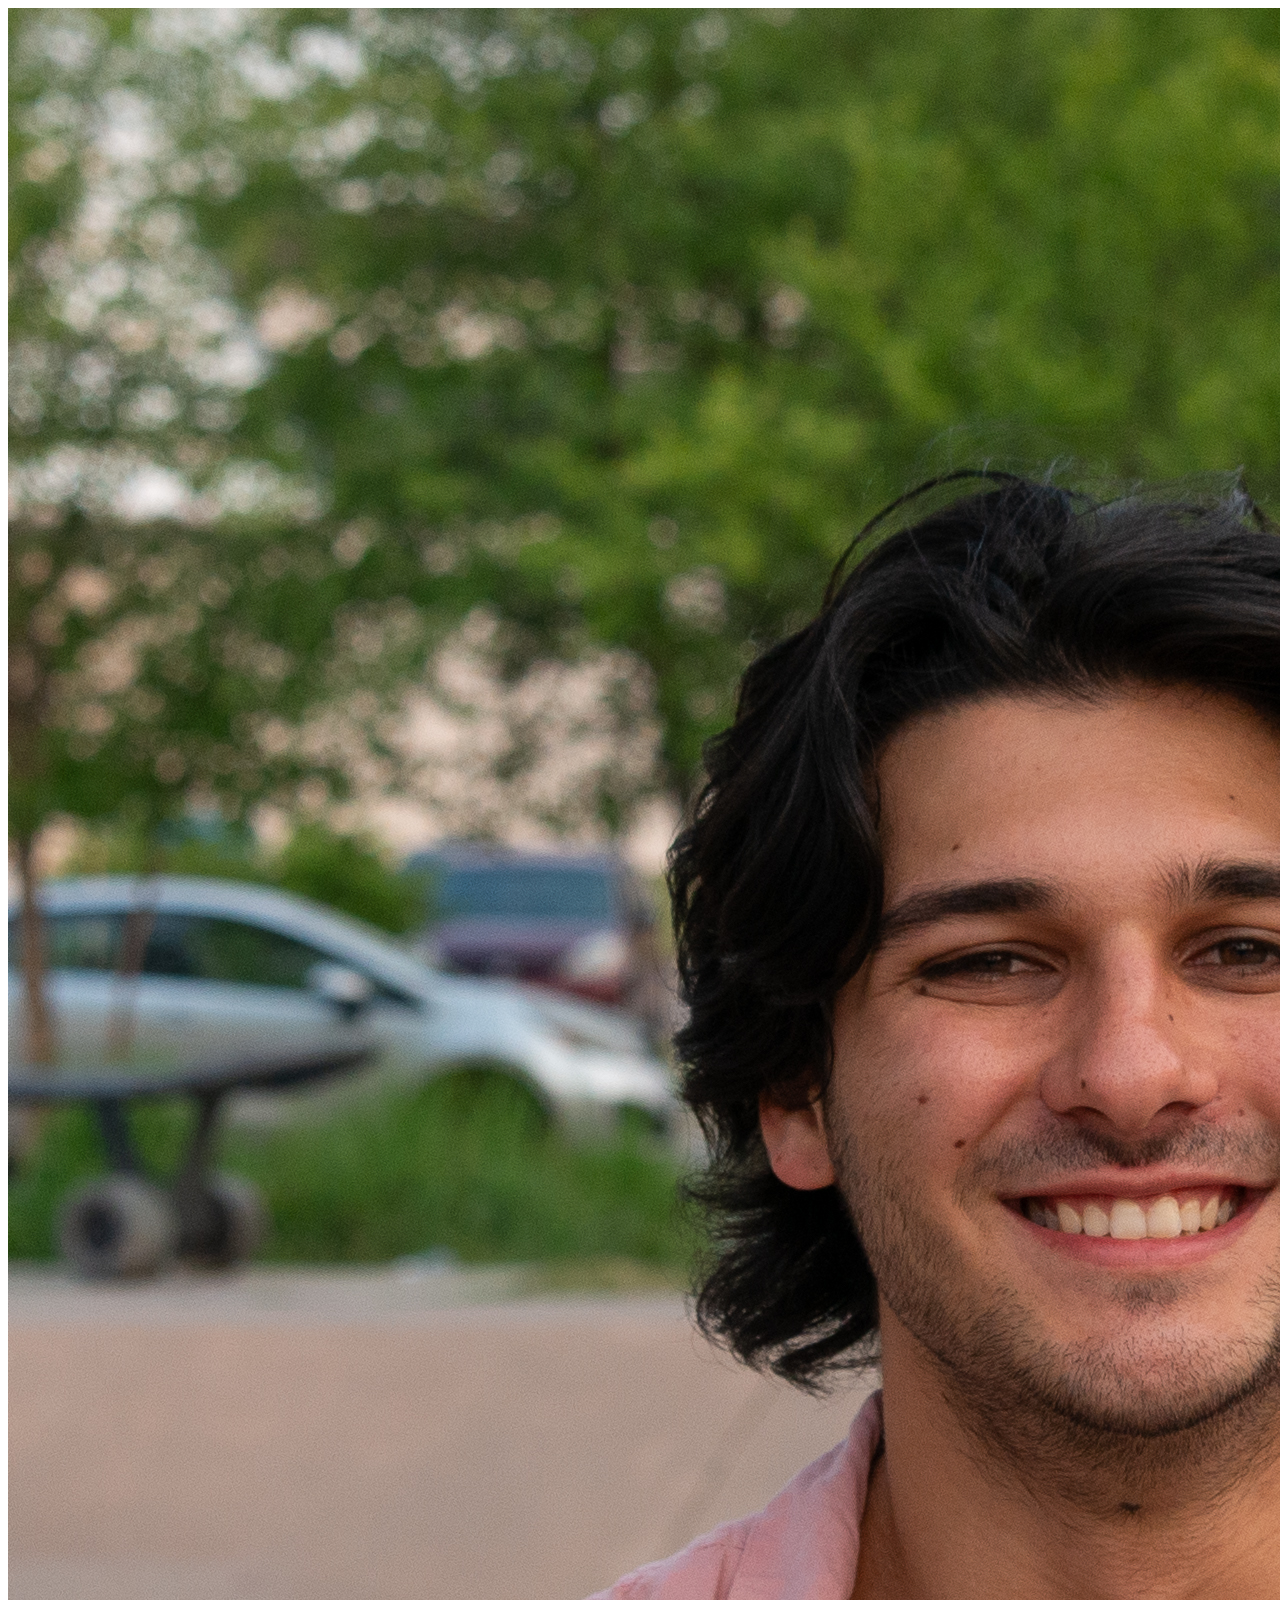
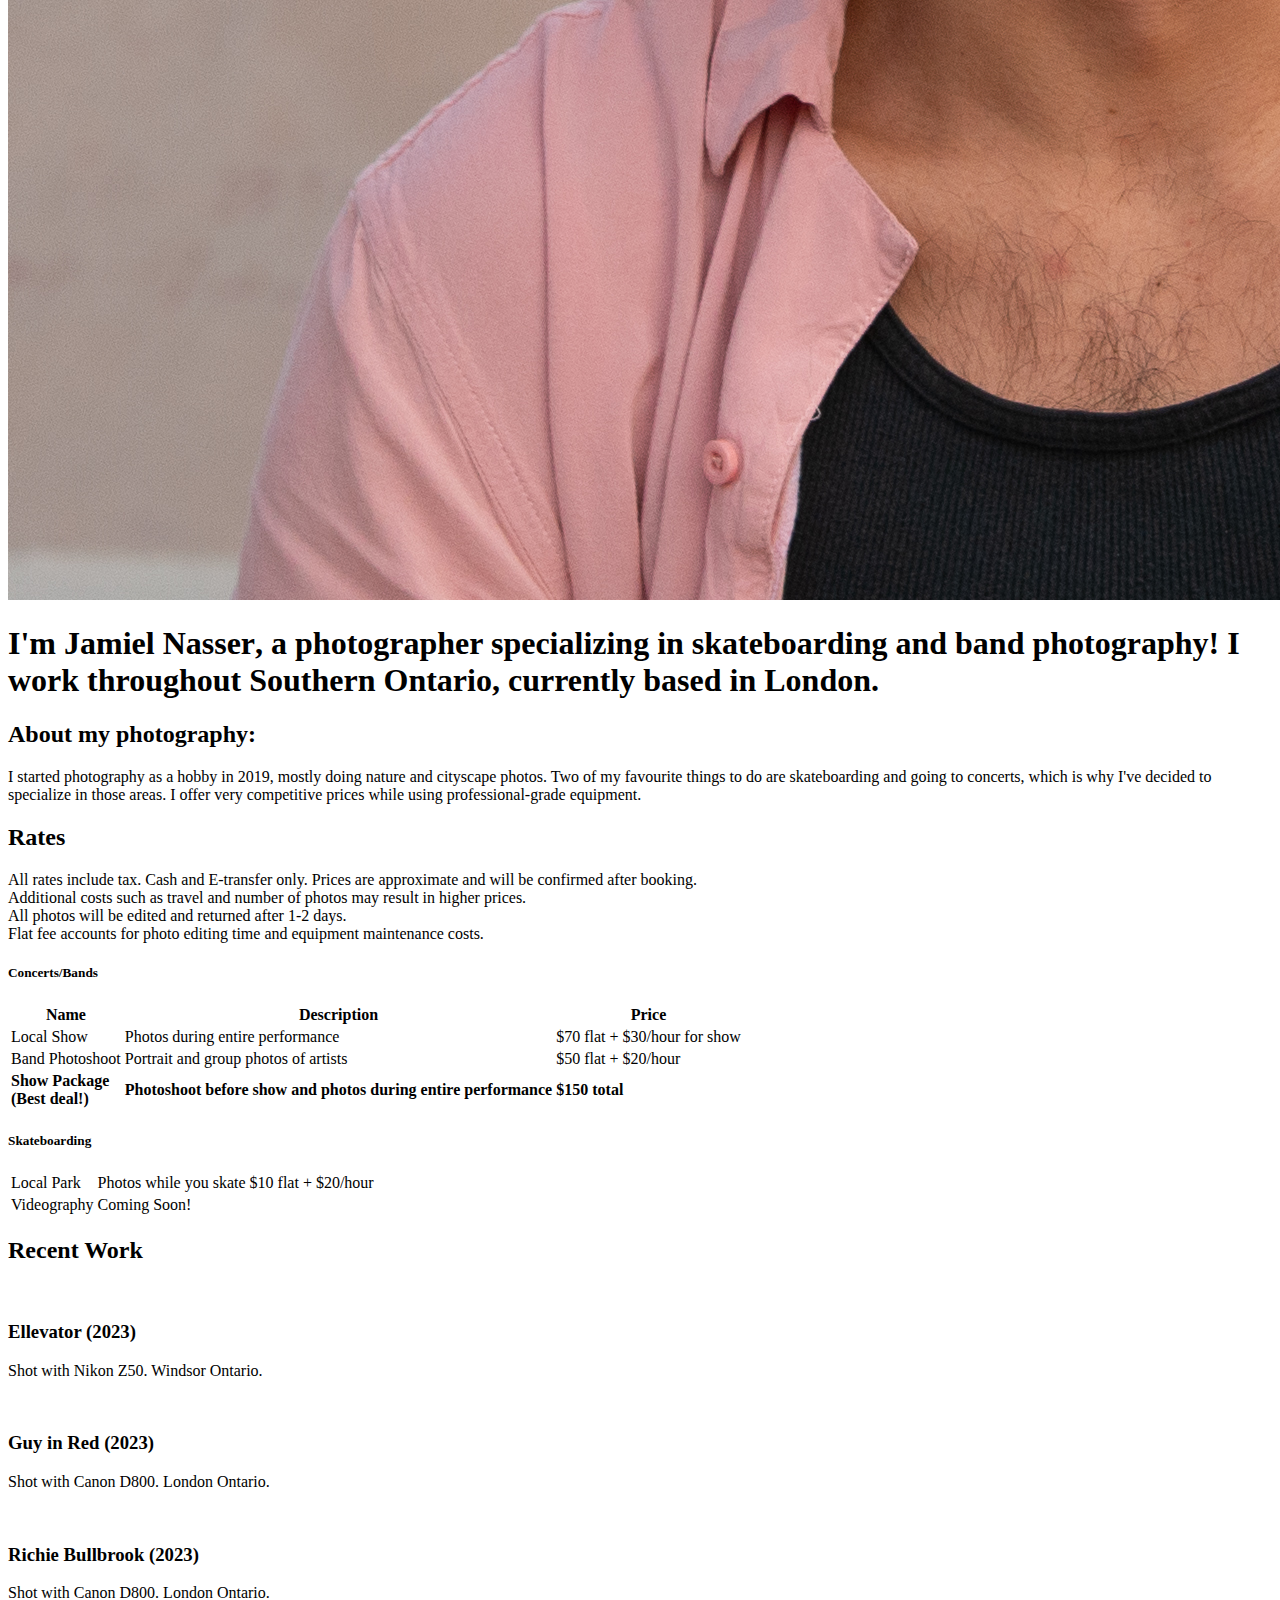
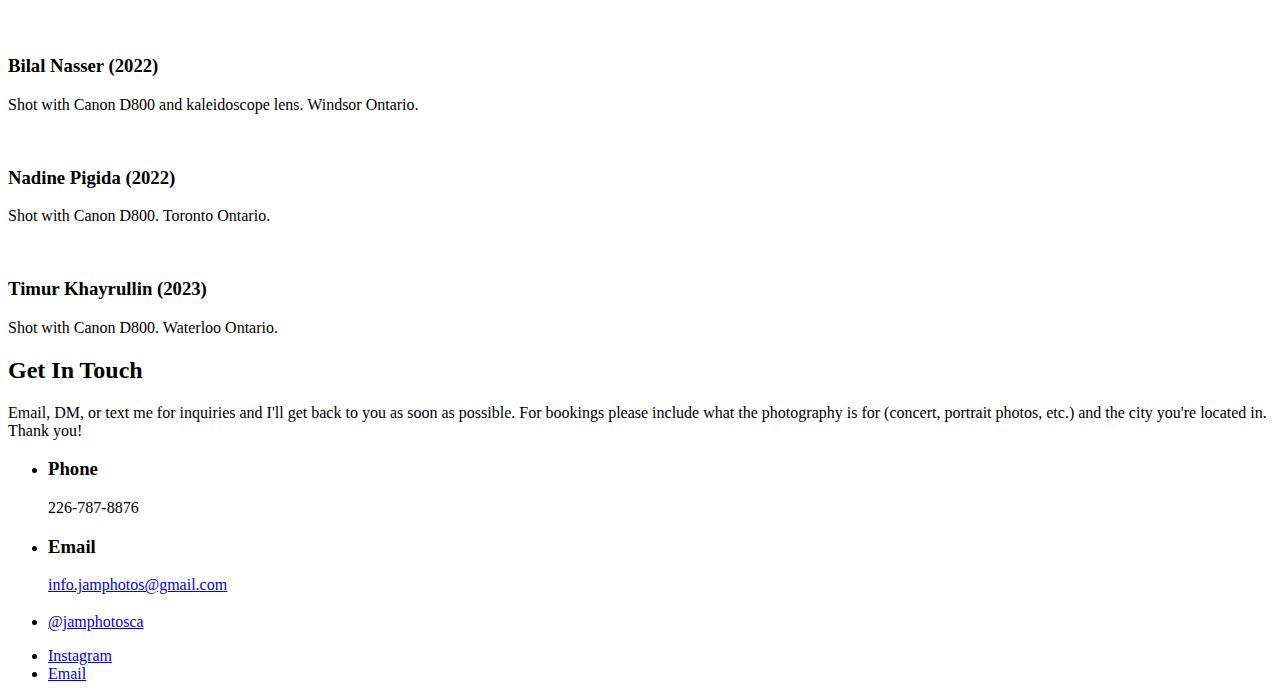
==== index.html @ 145db2f8 "Updated Instagram Link" ====
<!DOCTYPE HTML>
<!--
	Strata by HTML5 UP
	html5up.net | @ajlkn
	Free for personal and commercial use under the CCA 3.0 license (html5up.net/license)
-->
<html>
	<head>
		<title>Jam Photos</title>
		<meta charset="utf-8" />
		<meta name="viewport" content="width=device-width, initial-scale=1, user-scalable=no" />
		<link rel="stylesheet" href="assets/css/main.css" />
	</head>
	<body class="is-preload">

		<!-- Header -->
			<header id="header">
				<div class="inner">
					<a href="#" class="image avatar"><img src="images/avatar.jpg" alt="" /></a>
					<h1> I'm <strong>Jamiel Nasser</strong>, a photographer specializing in
					<strong>skateboarding</strong> and <strong>band</strong> photography!
					I work throughout Southern Ontario, currently based in London. </h1>
				</div>
			</header>

		<!-- Main -->
			<div id="main">

				<!-- One -->
					<section id="one">
						<header class="major">
							<h2> About my photography:</h2>
						</header>
						<p>I started photography as a hobby in 2019, mostly doing nature and cityscape photos. Two of my favourite things to do are skateboarding and going to concerts, which is why I've decided to specialize in those areas. I offer very competitive prices while using professional-grade equipment.</p>
						<!--<ul class="actions">
							<li><a href="#" class="button">See my rates</a></li>
						</ul>-->

					</section> 




					<section id="rates">

					<h2>Rates</h2>
						<p>All rates include tax. Cash and E-transfer only. Prices are approximate and will be confirmed after booking. <br>Additional costs such as travel and number of photos may result in higher prices. <br>All photos will be edited and returned after 1-2 days. <br> Flat fee accounts for photo editing time and equipment maintenance costs.</p>
							<h5>Concerts/Bands</h5>
							<div class="table-wrapper">
								<table>
									<thead>
										<tr>
											<th>Name</th>
											<th>Description</th>
											<th>Price</th>
										</tr>
									</thead>
									<tbody>
										<tr>
											<td>Local Show</td>
											<td>Photos during entire performance</td>
											<td>$70 flat + $30/hour for show</td>
										</tr>
										<tr>
											<td>Band Photoshoot</td>
											<td>Portrait and group photos of artists</td>
											<td>$50 flat + $20/hour</td>
										</tr>
										<tr>
											<td><strong>Show Package<br> (Best deal!)</strong></td>
											<td><strong>Photoshoot before show and photos during entire performance</strong></td>
											<td><strong>$150 total</strong></td> 
										</tr>
									</tbody>
								</table>
							</div>
							<h5>Skateboarding</h5>
							<div class="table-wrapper">
								<table>
									<tbody>
										<tr>
											<td>Local Park</td>
											<td>Photos while you skate</td>
											<td>$10 flat + $20/hour</td>
										</tr>
										<tr>
											<td>Videography</td>
											<td>Coming Soon!</td>
											<td></td>
										</tr>
									</tbody>
								</table>
							</div>
					</section>





				<!-- Two -->
					<section id="two">
						<h2>Recent Work</h2>
						<div class="row">
							<article class="col-6 col-12-xsmall work-item">
								<a href="images/fulls/01.jpg" class="image fit thumb"><img src="images/thumbs/01.jpg" alt="" /></a>
								<h3>Ellevator (2023)</h3>
								<p>Shot with Nikon Z50. Windsor Ontario.</p>
							</article>
							<article class="col-6 col-12-xsmall work-item">
								<a href="images/fulls/02.jpg" class="image fit thumb"><img src="images/thumbs/02.jpg" alt="" /></a>
								<h3>Guy in Red (2023)</h3>
								<p>Shot with Canon D800. London Ontario.</p>
							</article>
							<article class="col-6 col-12-xsmall work-item">
								<a href="images/fulls/03.jpg" class="image fit thumb"><img src="images/thumbs/03.jpg" alt="" /></a>
								<h3>Richie Bullbrook (2023)</h3>
								<p>Shot with Canon D800. London Ontario.</p>
							</article>
							<article class="col-6 col-12-xsmall work-item">
								<a href="images/fulls/04.jpg" class="image fit thumb"><img src="images/thumbs/04.jpg" alt="" /></a>
								<h3>Bilal Nasser (2022)</h3>
								<p>Shot with Canon D800 and kaleidoscope lens. Windsor Ontario.</p>
							</article>
							<article class="col-6 col-12-xsmall work-item">
								<a href="images/fulls/05.jpg" class="image fit thumb"><img src="images/thumbs/05.jpg" alt="" /></a>
								<h3>Nadine Pigida (2022)</h3>
								<p>Shot with Canon D800. Toronto Ontario.</p>
							</article>
							<article class="col-6 col-12-xsmall work-item">
								<a href="images/fulls/06.jpg" class="image fit thumb"><img src="images/thumbs/06.jpg" alt="" /></a>
								<h3>Timur Khayrullin (2023)</h3>
								<p>Shot with Canon D800. Waterloo Ontario.</p>
							</article>
						</div>
						<!-- <ul class="actions">
							<li><a href="#" class="button">Full Portfolio</a></li>
						</ul> -->
					</section>

				<!-- Three -->
					<section id="three">
						<h2>Get In Touch</h2>
						<p>Email, DM, or text me for inquiries and I'll get back to you as soon as possible. For bookings please include what the photography is for (concert, portrait photos, etc.) and the city you're located in. Thank you!</p>

						<div class="row">
						<!--
							<div class="col-8 col-12-small">
								<form method="post" action="#">
									<div class="row gtr-uniform gtr-50">
										<div class="col-6 col-12-xsmall"><input type="text" name="name" id="name" placeholder="Name" /></div>
										<div class="col-6 col-12-xsmall"><input type="email" name="email" id="email" placeholder="Email" /></div>
										<div class="col-12"><textarea name="message" id="message" placeholder="Message" rows="4"></textarea></div>
									</div>
								</form>
								<ul class="actions">
									<li><input type="submit" value="Send Message" /></li>
								</ul>
							</div>
						-->
							<div class="col-4 col-12-small">
								<ul class="labeled-icons">
									<li>
										<h3 class="icon solid fa-mobile-alt"><span class="label">Phone</span></h3>
										226-787-8876
									</li>
									<li>
										<h3 class="icon solid fa-envelope"><span class="label">Email</span></h3>
										<a href="mailto:info.jamphotos@gmail.com">info.jamphotos@gmail.com</a>
									</li>
									<li>
										<h3  class="icon brands fa-instagram"><span class="label"></span></h3>
										<a href="https://www.instagram.com/jamphotosca/" target="_blank">@jamphotosca </a>
									</li>
								</ul>
							</div>
						</div>
					</section>

				<!-- Four -->
				<!--
					<section id="four">
						<h2>Elements</h2>

						<section>
							<h4>Text</h4>
							<p>This is <b>bold</b> and this is <strong>strong</strong>. This is <i>italic</i> and this is <em>emphasized</em>.
							This is <sup>superscript</sup> text and this is <sub>subscript</sub> text.
							This is <u>underlined</u> and this is code: <code>for (;;) { ... }</code>. Finally, <a href="#">this is a link</a>.</p>
							<hr />
							<header>
								<h4>Heading with a Subtitle</h4>
								<p>Lorem ipsum dolor sit amet nullam id egestas urna aliquam</p>
							</header>
							<p>Nunc lacinia ante nunc ac lobortis. Interdum adipiscing gravida odio porttitor sem non mi integer non faucibus ornare mi ut ante amet placerat aliquet. Volutpat eu sed ante lacinia sapien lorem accumsan varius montes viverra nibh in adipiscing blandit tempus accumsan.</p>
							<header>
								<h5>Heading with a Subtitle</h5>
								<p>Lorem ipsum dolor sit amet nullam id egestas urna aliquam</p>
							</header>
							<p>Nunc lacinia ante nunc ac lobortis. Interdum adipiscing gravida odio porttitor sem non mi integer non faucibus ornare mi ut ante amet placerat aliquet. Volutpat eu sed ante lacinia sapien lorem accumsan varius montes viverra nibh in adipiscing blandit tempus accumsan.</p>
							<hr />
							<h2>Heading Level 2</h2>
							<h3>Heading Level 3</h3>
							<h4>Heading Level 4</h4>
							<h5>Heading Level 5</h5>
							<h6>Heading Level 6</h6>
							<hr />
							<h5>Blockquote</h5>
							<blockquote>Fringilla nisl. Donec accumsan interdum nisi, quis tincidunt felis sagittis eget tempus euismod. Vestibulum ante ipsum primis in faucibus vestibulum. Blandit adipiscing eu felis iaculis volutpat ac adipiscing accumsan faucibus. Vestibulum ante ipsum primis in faucibus lorem ipsum dolor sit amet nullam adipiscing eu felis.</blockquote>
							<h5>Preformatted</h5>
							<pre><code>i = 0;

while (!deck.isInOrder()) {
print 'Iteration ' + i;
deck.shuffle();
i++;
}

print 'It took ' + i + ' iterations to sort the deck.';</code></pre>
						</section>

						<section>
							<h4>Lists</h4>
							<div class="row">
								<div class="col-6 col-12-xsmall">
									<h5>Unordered</h5>
									<ul>
										<li>Dolor pulvinar etiam magna etiam.</li>
										<li>Sagittis adipiscing lorem eleifend.</li>
										<li>Felis enim feugiat dolore viverra.</li>
									</ul>
									<h5>Alternate</h5>
									<ul class="alt">
										<li>Dolor pulvinar etiam magna etiam.</li>
										<li>Sagittis adipiscing lorem eleifend.</li>
										<li>Felis enim feugiat dolore viverra.</li>
									</ul>
								</div>
								<div class="col-6 col-12-xsmall">
									<h5>Ordered</h5>
									<ol>
										<li>Dolor pulvinar etiam magna etiam.</li>
										<li>Etiam vel felis at lorem sed viverra.</li>
										<li>Felis enim feugiat dolore viverra.</li>
										<li>Dolor pulvinar etiam magna etiam.</li>
										<li>Etiam vel felis at lorem sed viverra.</li>
										<li>Felis enim feugiat dolore viverra.</li>
									</ol>
									<h5>Icons</h5>
									<ul class="icons">
										<li><a href="#" class="icon brands fa-twitter"><span class="label">Twitter</span></a></li>
										<li><a href="#" class="icon brands fa-facebook-f"><span class="label">Facebook</span></a></li>
										<li><a href="#" class="icon brands fa-instagram"><span class="label">Instagram</span></a></li>
										<li><a href="#" class="icon brands fa-github"><span class="label">Github</span></a></li>
										<li><a href="#" class="icon brands fa-dribbble"><span class="label">Dribbble</span></a></li>
										<li><a href="#" class="icon brands fa-tumblr"><span class="label">Tumblr</span></a></li>
									</ul>
								</div>
							</div>
							<h5>Actions</h5>
							<ul class="actions">
								<li><a href="#" class="button primary">Default</a></li>
								<li><a href="#" class="button">Default</a></li>
							</ul>
							<ul class="actions small">
								<li><a href="#" class="button primary small">Small</a></li>
								<li><a href="#" class="button small">Small</a></li>
							</ul>
							<div class="row">
								<div class="col-6 col-12-small">
									<ul class="actions stacked">
										<li><a href="#" class="button primary">Default</a></li>
										<li><a href="#" class="button">Default</a></li>
									</ul>
								</div>
								<div class="col-6 col-12-small">
									<ul class="actions stacked">
										<li><a href="#" class="button primary small">Small</a></li>
										<li><a href="#" class="button small">Small</a></li>
									</ul>
								</div>
								<div class="col-6 col-12-small">
									<ul class="actions stacked">
										<li><a href="#" class="button primary fit">Default</a></li>
										<li><a href="#" class="button fit">Default</a></li>
									</ul>
								</div>
								<div class="col-6 col-12-small">
									<ul class="actions stacked">
										<li><a href="#" class="button primary small fit">Small</a></li>
										<li><a href="#" class="button small fit">Small</a></li>
									</ul>
								</div>
							</div>
						</section>

						<section>
							<h4>Table</h4>
							<h5>Default</h5>
							<div class="table-wrapper">
								<table>
									<thead>
										<tr>
											<th>Name</th>
											<th>Description</th>
											<th>Price</th>
										</tr>
									</thead>
									<tbody>
										<tr>
											<td>Item One</td>
											<td>Ante turpis integer aliquet porttitor.</td>
											<td>29.99</td>
										</tr>
										<tr>
											<td>Item Two</td>
											<td>Vis ac commodo adipiscing arcu aliquet.</td>
											<td>19.99</td>
										</tr>
										<tr>
											<td>Item Three</td>
											<td> Morbi faucibus arcu accumsan lorem.</td>
											<td>29.99</td>
										</tr>
										<tr>
											<td>Item Four</td>
											<td>Vitae integer tempus condimentum.</td>
											<td>19.99</td>
										</tr>
										<tr>
											<td>Item Five</td>
											<td>Ante turpis integer aliquet porttitor.</td>
											<td>29.99</td>
										</tr>
									</tbody>
									<tfoot>
										<tr>
											<td colspan="2"></td>
											<td>100.00</td>
										</tr>
									</tfoot>
								</table>
							</div>

							<h5>Alternate</h5>
							<div class="table-wrapper">
								<table class="alt">
									<thead>
										<tr>
											<th>Name</th>
											<th>Description</th>
											<th>Price</th>
										</tr>
									</thead>
									<tbody>
										<tr>
											<td>Item One</td>
											<td>Ante turpis integer aliquet porttitor.</td>
											<td>29.99</td>
										</tr>
										<tr>
											<td>Item Two</td>
											<td>Vis ac commodo adipiscing arcu aliquet.</td>
											<td>19.99</td>
										</tr>
										<tr>
											<td>Item Three</td>
											<td> Morbi faucibus arcu accumsan lorem.</td>
											<td>29.99</td>
										</tr>
										<tr>
											<td>Item Four</td>
											<td>Vitae integer tempus condimentum.</td>
											<td>19.99</td>
										</tr>
										<tr>
											<td>Item Five</td>
											<td>Ante turpis integer aliquet porttitor.</td>
											<td>29.99</td>
										</tr>
									</tbody>
									<tfoot>
										<tr>
											<td colspan="2"></td>
											<td>100.00</td>
										</tr>
									</tfoot>
								</table>
							</div>
						</section>

						<section>
							<h4>Buttons</h4>
							<ul class="actions">
								<li><a href="#" class="button primary">Primary</a></li>
								<li><a href="#" class="button">Default</a></li>
							</ul>
							<ul class="actions">
								<li><a href="#" class="button large">Large</a></li>
								<li><a href="#" class="button">Default</a></li>
								<li><a href="#" class="button small">Small</a></li>
							</ul>
							<ul class="actions fit">
								<li><a href="#" class="button primary fit">Fit</a></li>
								<li><a href="#" class="button fit">Fit</a></li>
							</ul>
							<ul class="actions fit small">
								<li><a href="#" class="button primary fit small">Fit + Small</a></li>
								<li><a href="#" class="button fit small">Fit + Small</a></li>
							</ul>
							<ul class="actions">
								<li><a href="#" class="button primary icon solid fa-download">Icon</a></li>
								<li><a href="#" class="button icon solid fa-download">Icon</a></li>
							</ul>
							<ul class="actions">
								<li><span class="button primary disabled">Primary</span></li>
								<li><span class="button disabled">Default</span></li>
							</ul>
						</section>

						<section>
							<h4>Form</h4>
							<form method="post" action="#">
								<div class="row gtr-uniform gtr-50">
									<div class="col-6 col-12-xsmall">
										<input type="text" name="demo-name" id="demo-name" value="" placeholder="Name" />
									</div>
									<div class="col-6 col-12-xsmall">
										<input type="email" name="demo-email" id="demo-email" value="" placeholder="Email" />
									</div>
									<div class="col-12">
										<select name="demo-category" id="demo-category">
											<option value="">- Category -</option>
											<option value="1">Manufacturing</option>
											<option value="1">Shipping</option>
											<option value="1">Administration</option>
											<option value="1">Human Resources</option>
										</select>
									</div>
									<div class="col-4 col-12-small">
										<input type="radio" id="demo-priority-low" name="demo-priority" checked>
										<label for="demo-priority-low">Low Priority</label>
									</div>
									<div class="col-4 col-12-small">
										<input type="radio" id="demo-priority-normal" name="demo-priority">
										<label for="demo-priority-normal">Normal Priority</label>
									</div>
									<div class="col-4 col-12-small">
										<input type="radio" id="demo-priority-high" name="demo-priority">
										<label for="demo-priority-high">High Priority</label>
									</div>
									<div class="col-6 col-12-small">
										<input type="checkbox" id="demo-copy" name="demo-copy">
										<label for="demo-copy">Email me a copy of this message</label>
									</div>
									<div class="col-6 col-12-small">
										<input type="checkbox" id="demo-human" name="demo-human" checked>
										<label for="demo-human">I am a human and not a robot</label>
									</div>
									<div class="col-12">
										<textarea name="demo-message" id="demo-message" placeholder="Enter your message" rows="6"></textarea>
									</div>
									<div class="col-12">
										<ul class="actions">
											<li><input type="submit" value="Send Message" class="primary" /></li>
											<li><input type="reset" value="Reset" /></li>
										</ul>
									</div>
								</div>
							</form>
						</section>

						<section>
							<h4>Image</h4>
							<h5>Fit</h5>
							<div class="box alt">
								<div class="row gtr-50 gtr-uniform">
									<div class="col-12"><span class="image fit"><img src="images/fulls/05.jpg" alt="" /></span></div>
									<div class="col-4"><span class="image fit"><img src="images/thumbs/01.jpg" alt="" /></span></div>
									<div class="col-4"><span class="image fit"><img src="images/thumbs/02.jpg" alt="" /></span></div>
									<div class="col-4"><span class="image fit"><img src="images/thumbs/03.jpg" alt="" /></span></div>
									<div class="col-4"><span class="image fit"><img src="images/thumbs/04.jpg" alt="" /></span></div>
									<div class="col-4"><span class="image fit"><img src="images/thumbs/05.jpg" alt="" /></span></div>
									<div class="col-4"><span class="image fit"><img src="images/thumbs/06.jpg" alt="" /></span></div>
									<div class="col-4"><span class="image fit"><img src="images/thumbs/03.jpg" alt="" /></span></div>
									<div class="col-4"><span class="image fit"><img src="images/thumbs/02.jpg" alt="" /></span></div>
									<div class="col-4"><span class="image fit"><img src="images/thumbs/01.jpg" alt="" /></span></div>
								</div>
							</div>
							<h5>Left &amp; Right</h5>
							<p><span class="image left"><img src="images/avatar.jpg" alt="" /></span>Fringilla nisl. Donec accumsan interdum nisi, quis tincidunt felis sagittis eget. tempus euismod. Vestibulum ante ipsum primis in faucibus vestibulum. Blandit adipiscing eu felis iaculis volutpat ac adipiscing accumsan eu faucibus. Integer ac pellentesque praesent tincidunt felis sagittis eget. tempus euismod. Vestibulum ante ipsum primis in faucibus vestibulum. Blandit adipiscing eu felis iaculis volutpat ac adipiscing accumsan eu faucibus. Integer ac pellentesque praesent. Donec accumsan interdum nisi, quis tincidunt felis sagittis eget. tempus euismod. Vestibulum ante ipsum primis in faucibus vestibulum. Blandit adipiscing eu felis iaculis volutpat ac adipiscing accumsan eu faucibus. Integer ac pellentesque praesent tincidunt felis sagittis eget. tempus euismod. Vestibulum ante ipsum primis in faucibus vestibulum. Blandit adipiscing eu felis iaculis volutpat ac adipiscing accumsan eu faucibus. Integer ac pellentesque praesent.</p>
							<p><span class="image right"><img src="images/avatar.jpg" alt="" /></span>Fringilla nisl. Donec accumsan interdum nisi, quis tincidunt felis sagittis eget. tempus euismod. Vestibulum ante ipsum primis in faucibus vestibulum. Blandit adipiscing eu felis iaculis volutpat ac adipiscing accumsan eu faucibus. Integer ac pellentesque praesent tincidunt felis sagittis eget. tempus euismod. Vestibulum ante ipsum primis in faucibus vestibulum. Blandit adipiscing eu felis iaculis volutpat ac adipiscing accumsan eu faucibus. Integer ac pellentesque praesent. Donec accumsan interdum nisi, quis tincidunt felis sagittis eget. tempus euismod. Vestibulum ante ipsum primis in faucibus vestibulum. Blandit adipiscing eu felis iaculis volutpat ac adipiscing accumsan eu faucibus. Integer ac pellentesque praesent tincidunt felis sagittis eget. tempus euismod. Vestibulum ante ipsum primis in faucibus vestibulum. Blandit adipiscing eu felis iaculis volutpat ac adipiscing accumsan eu faucibus. Integer ac pellentesque praesent.</p>
						</section>

					</section>
				-->

			</div>

		<!-- Footer -->
			<footer id="footer">
				<div class="inner">
					<ul class="icons">
						<li><a href="https://www.instagram.com/jamphotosca/" target="_blank" class="icon brands fa-instagram"><span class="label">Instagram</span></a></li>
						<li><a href="mailto:info.jamphotos@gmail.com" target="_blank" class="icon solid fa-envelope"><span class="label">Email</span></a></li>
					</ul>
				</div>
			</footer>

		<!-- Scripts -->
			<script src="assets/js/jquery.min.js"></script>
			<script src="assets/js/jquery.poptrox.min.js"></script>
			<script src="assets/js/browser.min.js"></script>
			<script src="assets/js/breakpoints.min.js"></script>
			<script src="assets/js/util.js"></script>
			<script src="assets/js/main.js"></script>

	</body>
</html>
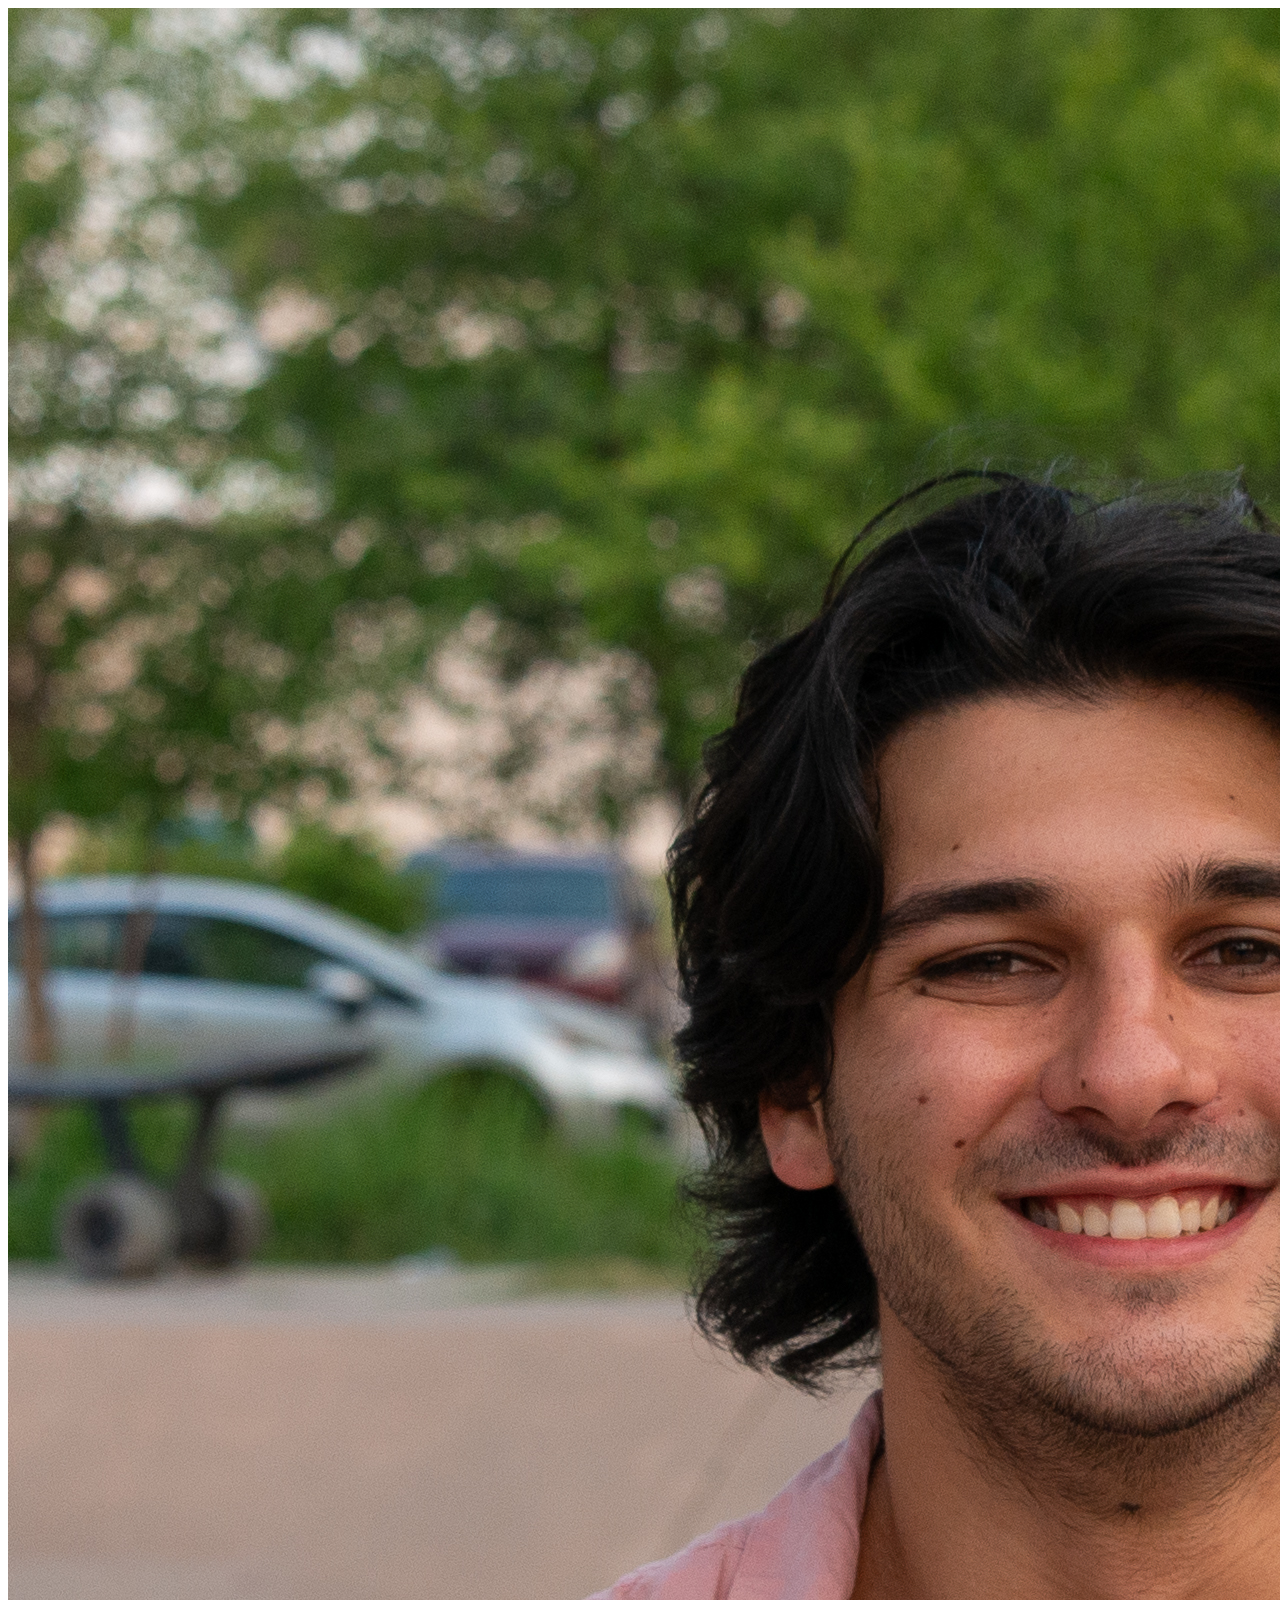
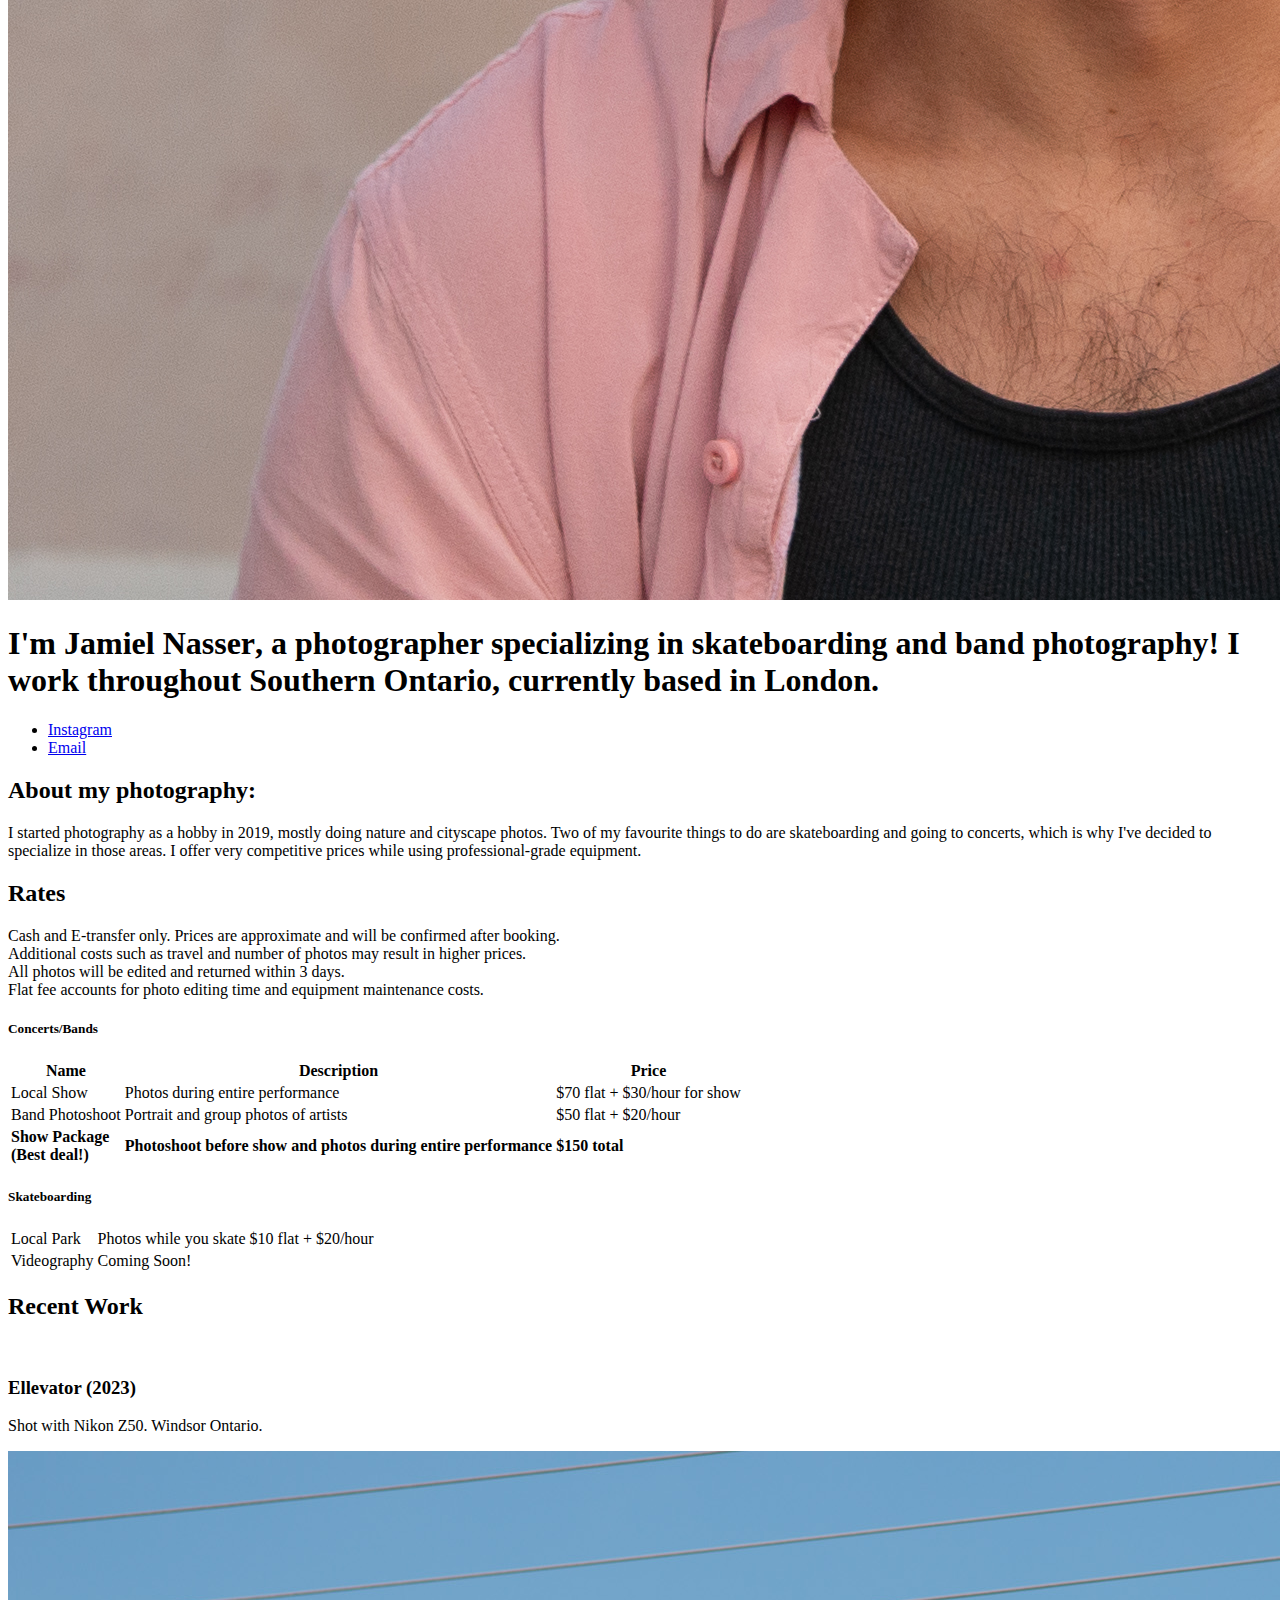
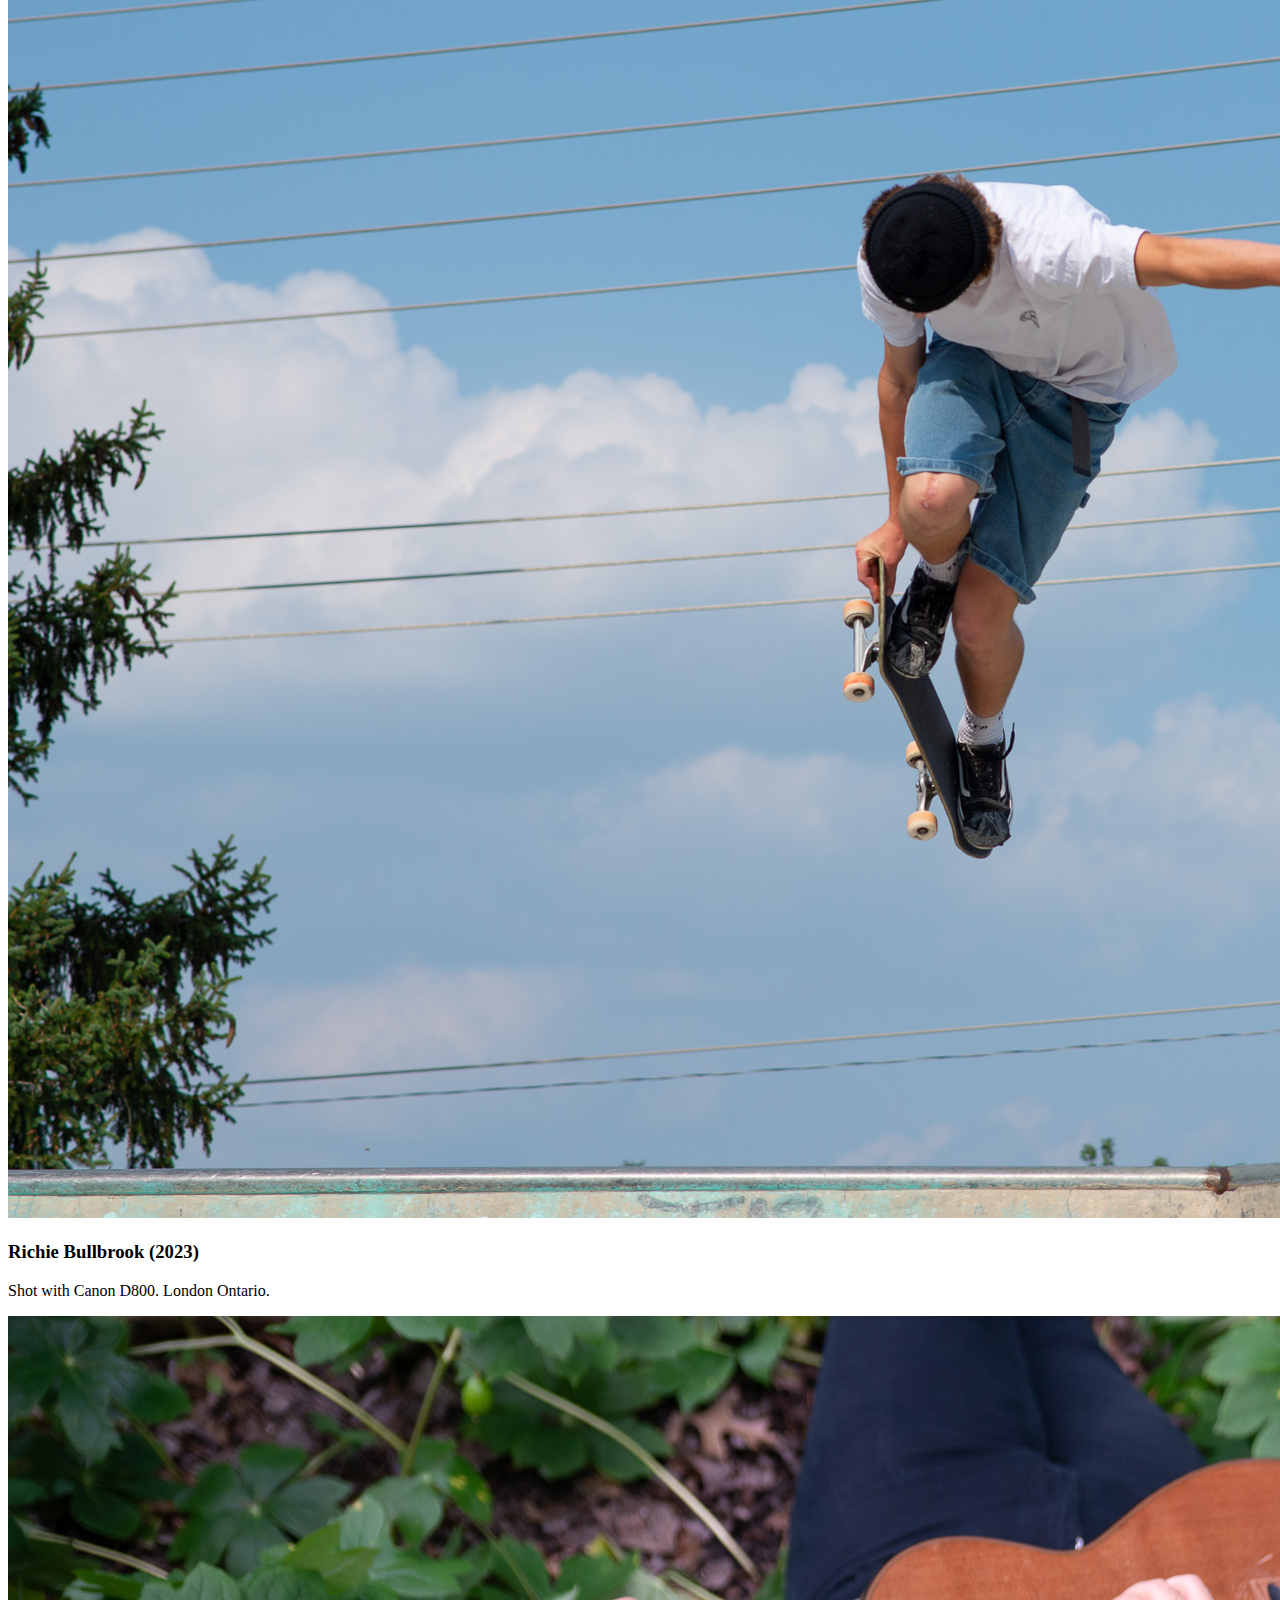
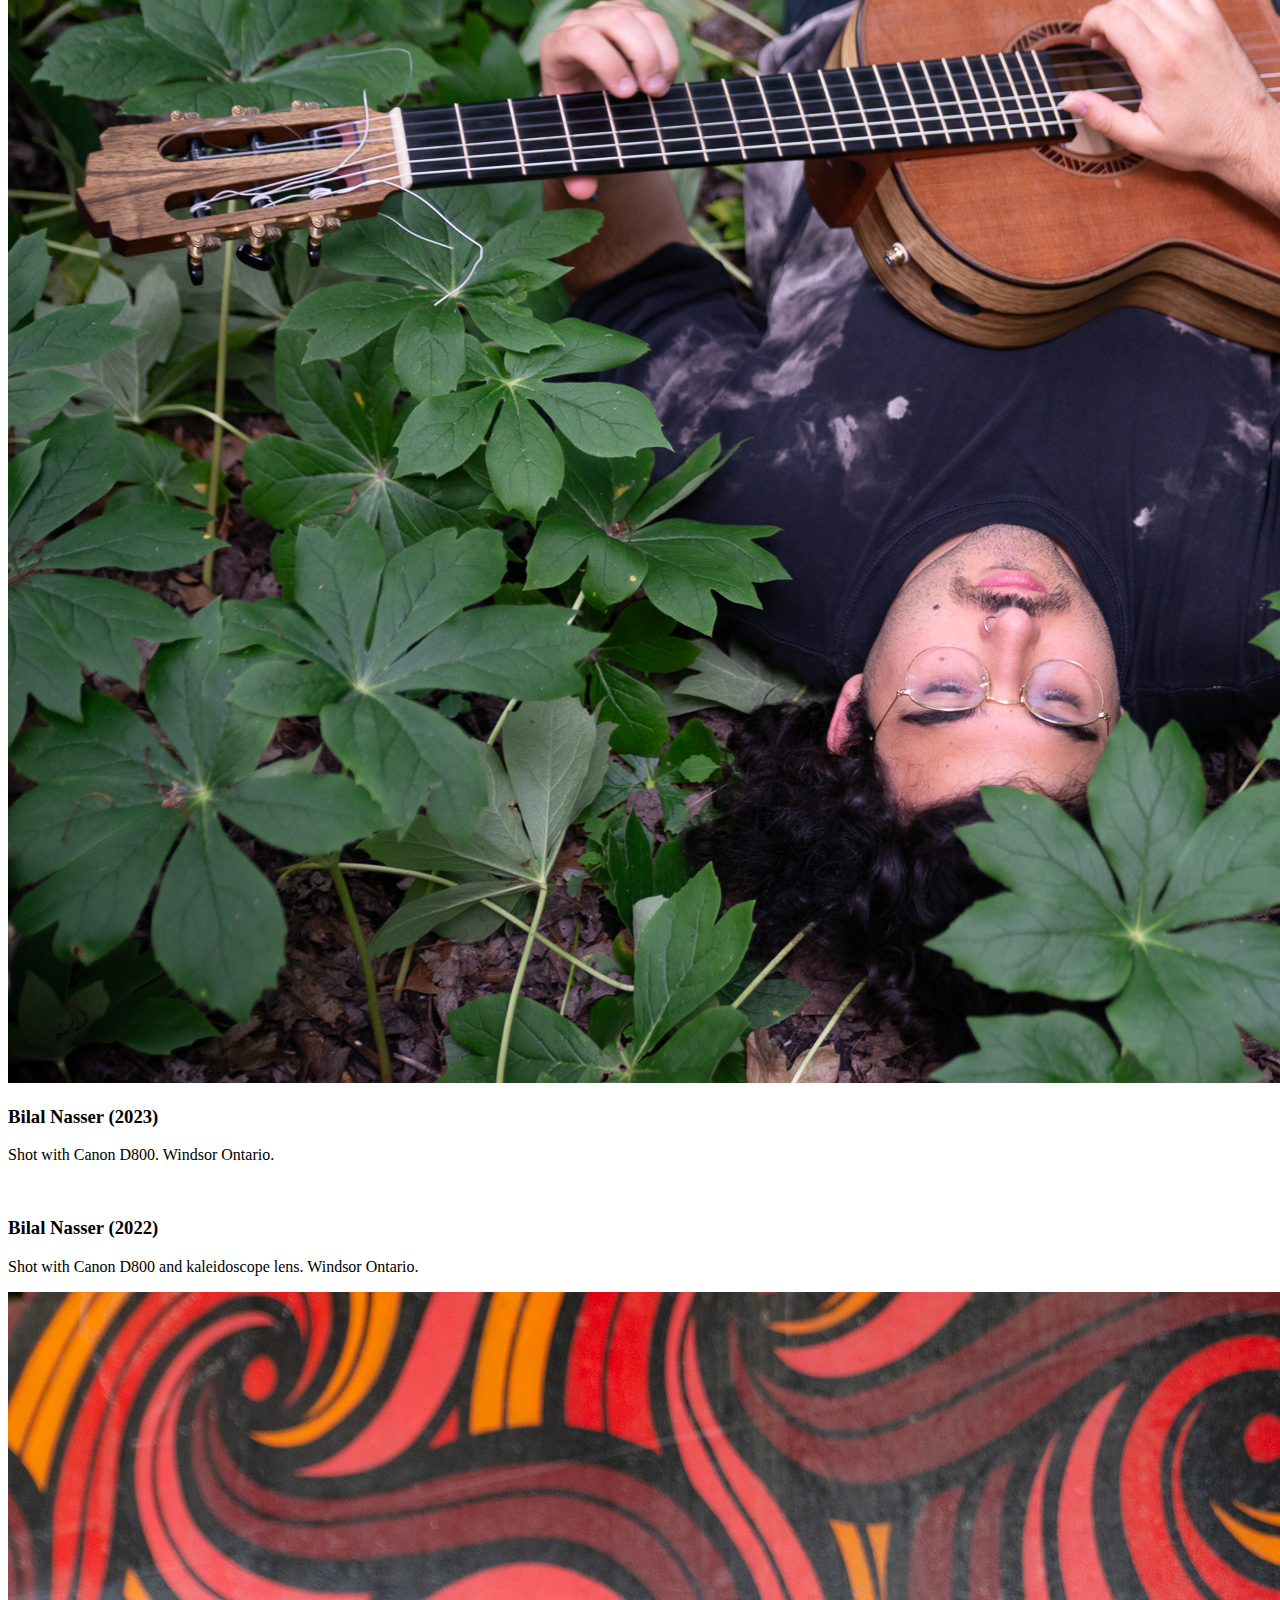
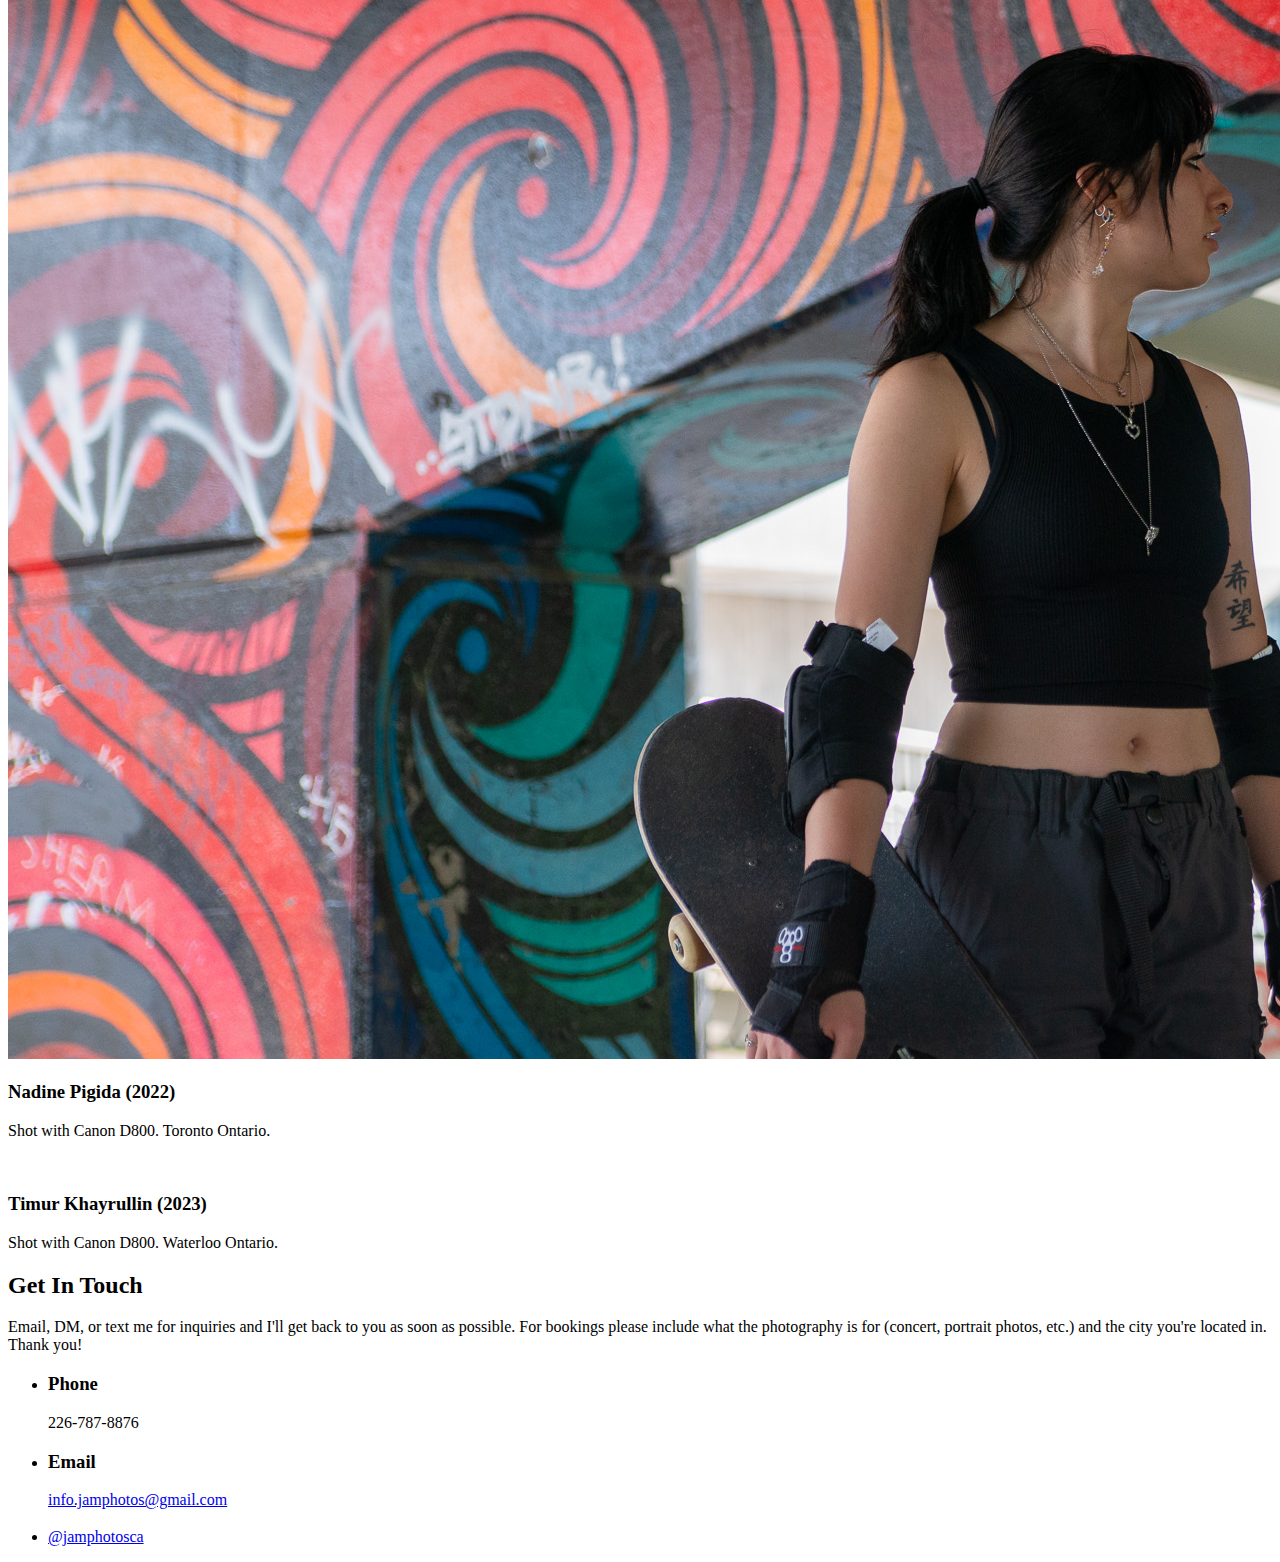
==== commit de0cb54e: "updated Photos" ====
--- a/index.html
+++ b/index.html
@@ -21,6 +21,14 @@
 					<strong>skateboarding</strong> and <strong>band</strong> photography!
 					I work throughout Southern Ontario, currently based in London. </h1>
 				</div>
+
+				<div class="inner">
+					<ul class="icons">
+						<li><a href="https://www.instagram.com/jamphotosca/" target="_blank" class="icon brands fa-instagram"><span class="label">Instagram</span></a></li>
+						<li><a href="mailto:info.jamphotos@gmail.com" target="_blank" class="icon solid fa-envelope"><span class="label">Email</span></a></li>
+					</ul>
+				</div>
+
 			</header>
 
 		<!-- Main -->
@@ -44,7 +52,7 @@
 					<section id="rates">
 
 					<h2>Rates</h2>
-						<p>All rates include tax. Cash and E-transfer only. Prices are approximate and will be confirmed after booking. <br>Additional costs such as travel and number of photos may result in higher prices. <br>All photos will be edited and returned after 1-2 days. <br> Flat fee accounts for photo editing time and equipment maintenance costs.</p>
+						<p>Cash and E-transfer only. Prices are approximate and will be confirmed after booking. <br>Additional costs such as travel and number of photos may result in higher prices. <br>All photos will be edited and returned within 3 days. <br> Flat fee accounts for photo editing time and equipment maintenance costs.</p>
 							<h5>Concerts/Bands</h5>
 							<div class="table-wrapper">
 								<table>
@@ -108,13 +116,13 @@
 							</article>
 							<article class="col-6 col-12-xsmall work-item">
 								<a href="images/fulls/02.jpg" class="image fit thumb"><img src="images/thumbs/02.jpg" alt="" /></a>
-								<h3>Guy in Red (2023)</h3>
+								<h3>Richie Bullbrook (2023)</h3>
 								<p>Shot with Canon D800. London Ontario.</p>
 							</article>
 							<article class="col-6 col-12-xsmall work-item">
 								<a href="images/fulls/03.jpg" class="image fit thumb"><img src="images/thumbs/03.jpg" alt="" /></a>
-								<h3>Richie Bullbrook (2023)</h3>
-								<p>Shot with Canon D800. London Ontario.</p>
+								<h3>Bilal Nasser (2023)</h3>
+								<p>Shot with Canon D800. Windsor Ontario.
 							</article>
 							<article class="col-6 col-12-xsmall work-item">
 								<a href="images/fulls/04.jpg" class="image fit thumb"><img src="images/thumbs/04.jpg" alt="" /></a>
@@ -496,15 +504,6 @@
 
 			</div>
 
-		<!-- Footer -->
-			<footer id="footer">
-				<div class="inner">
-					<ul class="icons">
-						<li><a href="https://www.instagram.com/jamphotosca/" target="_blank" class="icon brands fa-instagram"><span class="label">Instagram</span></a></li>
-						<li><a href="mailto:info.jamphotos@gmail.com" target="_blank" class="icon solid fa-envelope"><span class="label">Email</span></a></li>
-					</ul>
-				</div>
-			</footer>
 
 		<!-- Scripts -->
 			<script src="assets/js/jquery.min.js"></script>
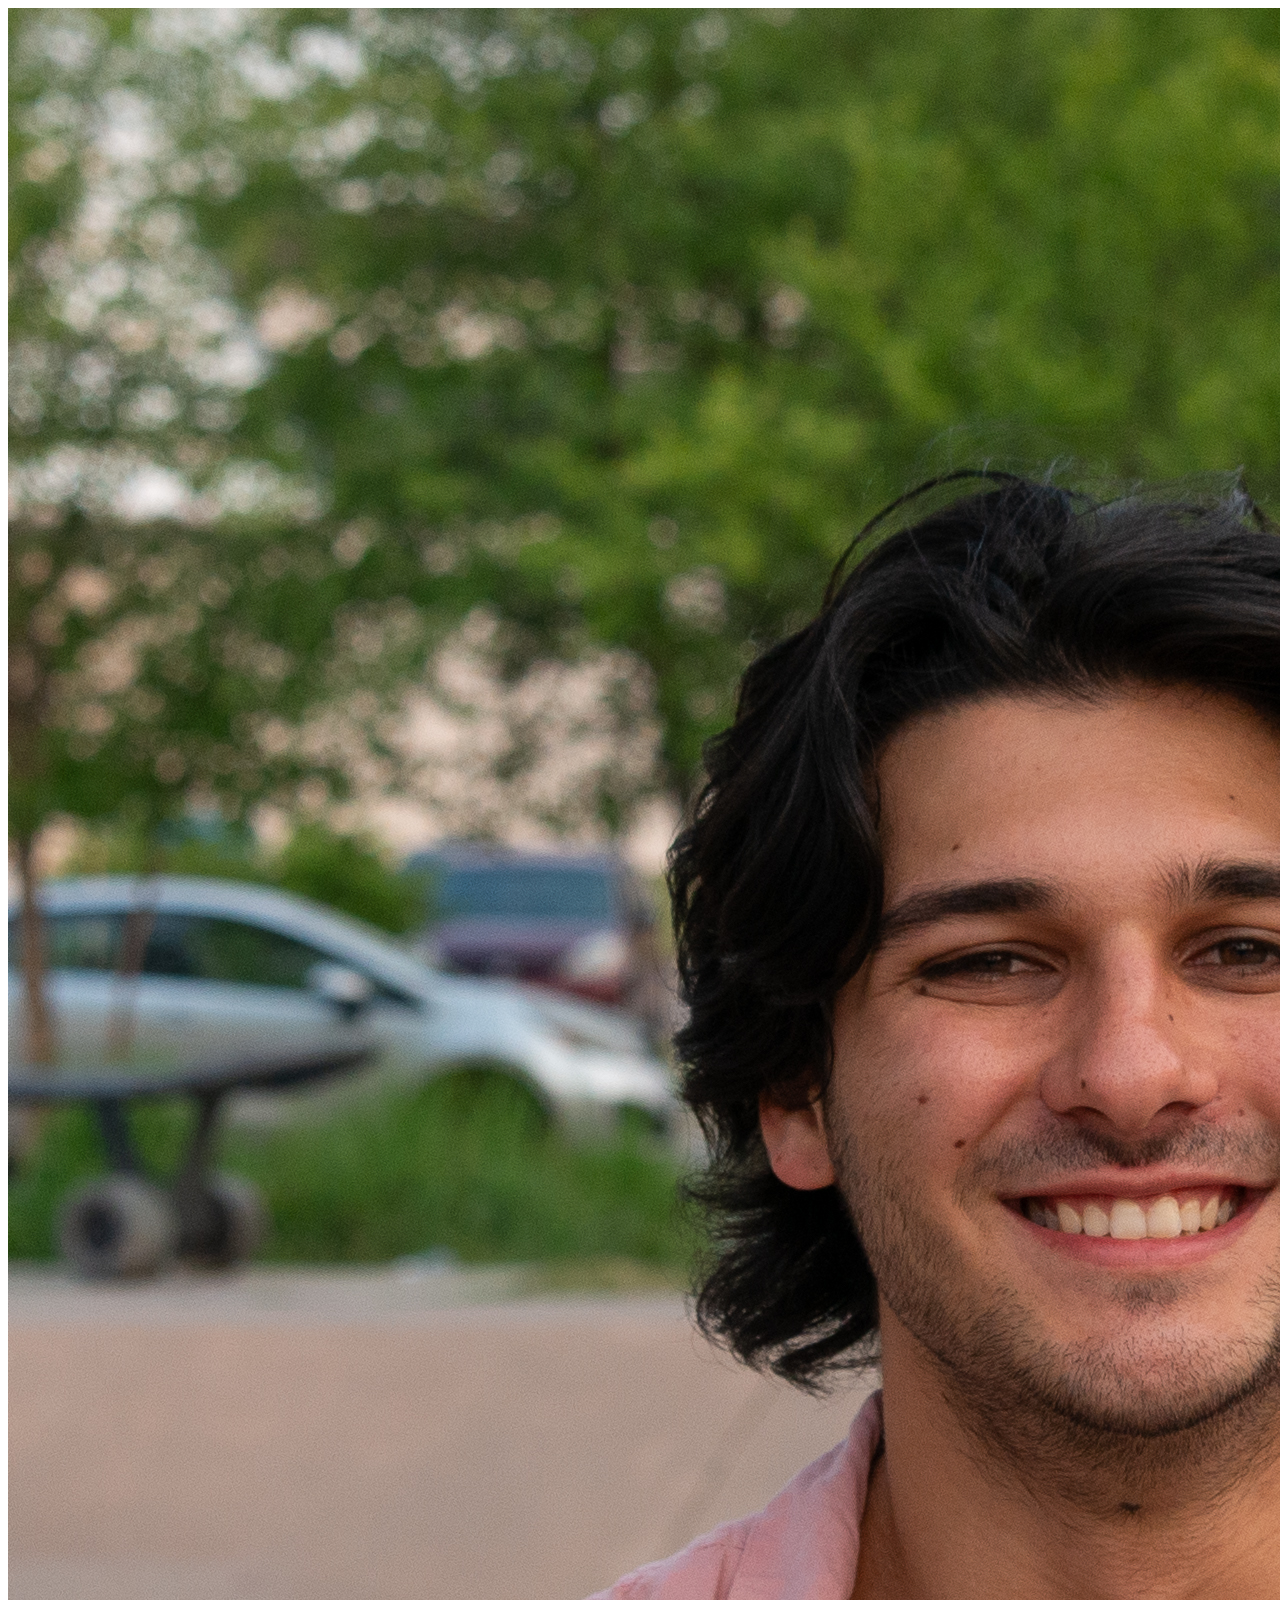
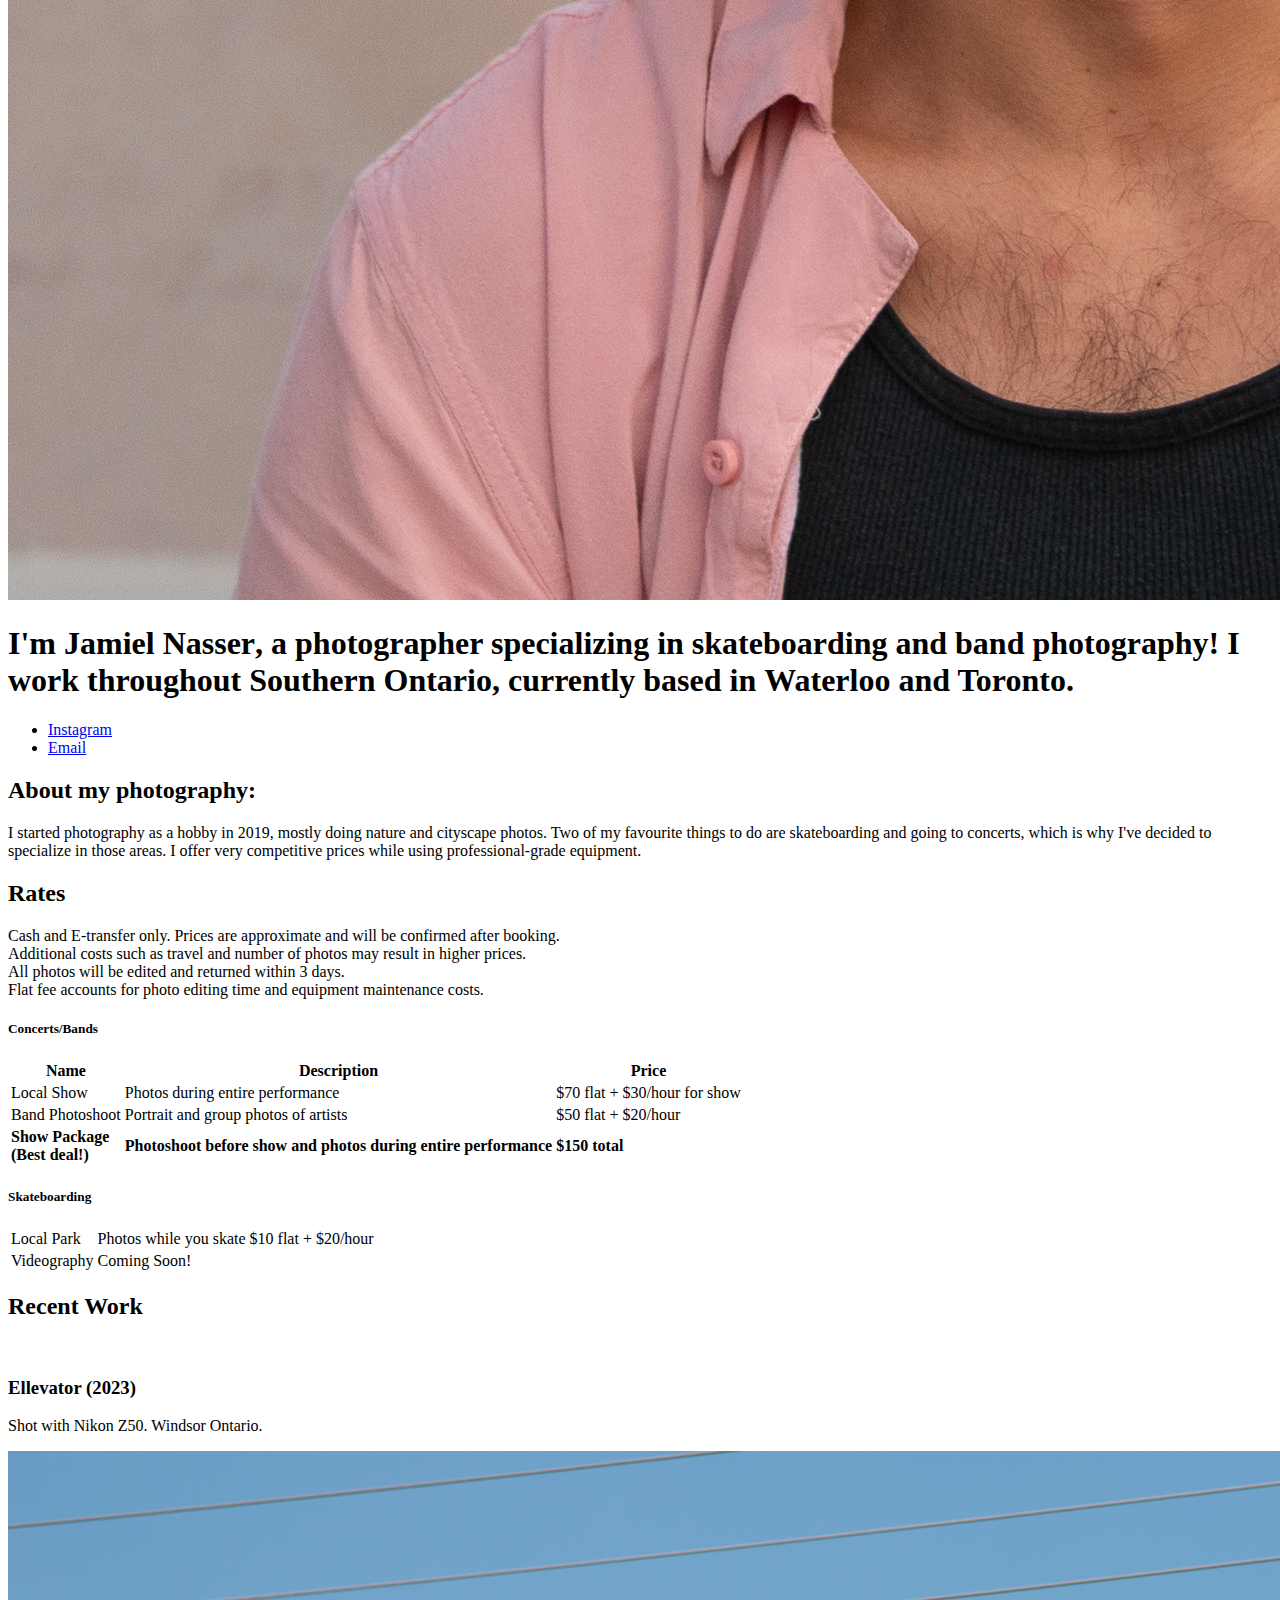
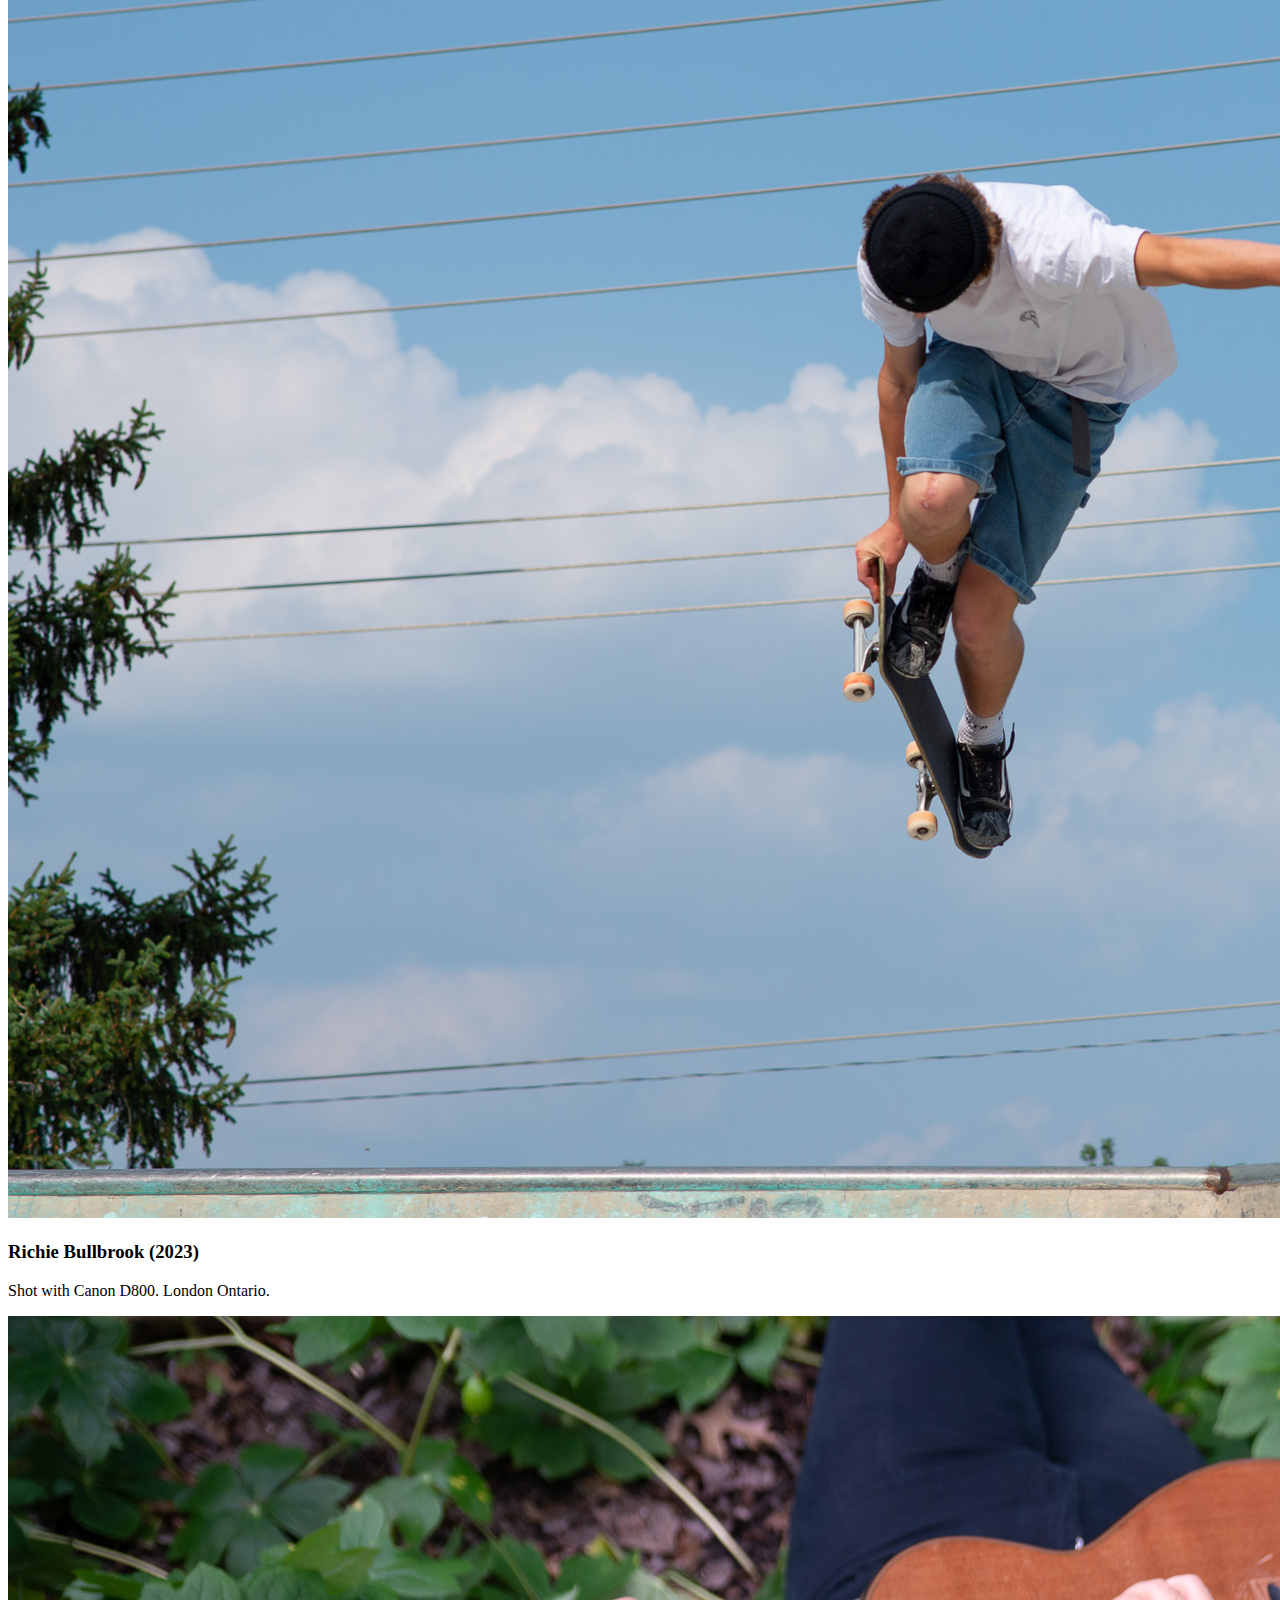
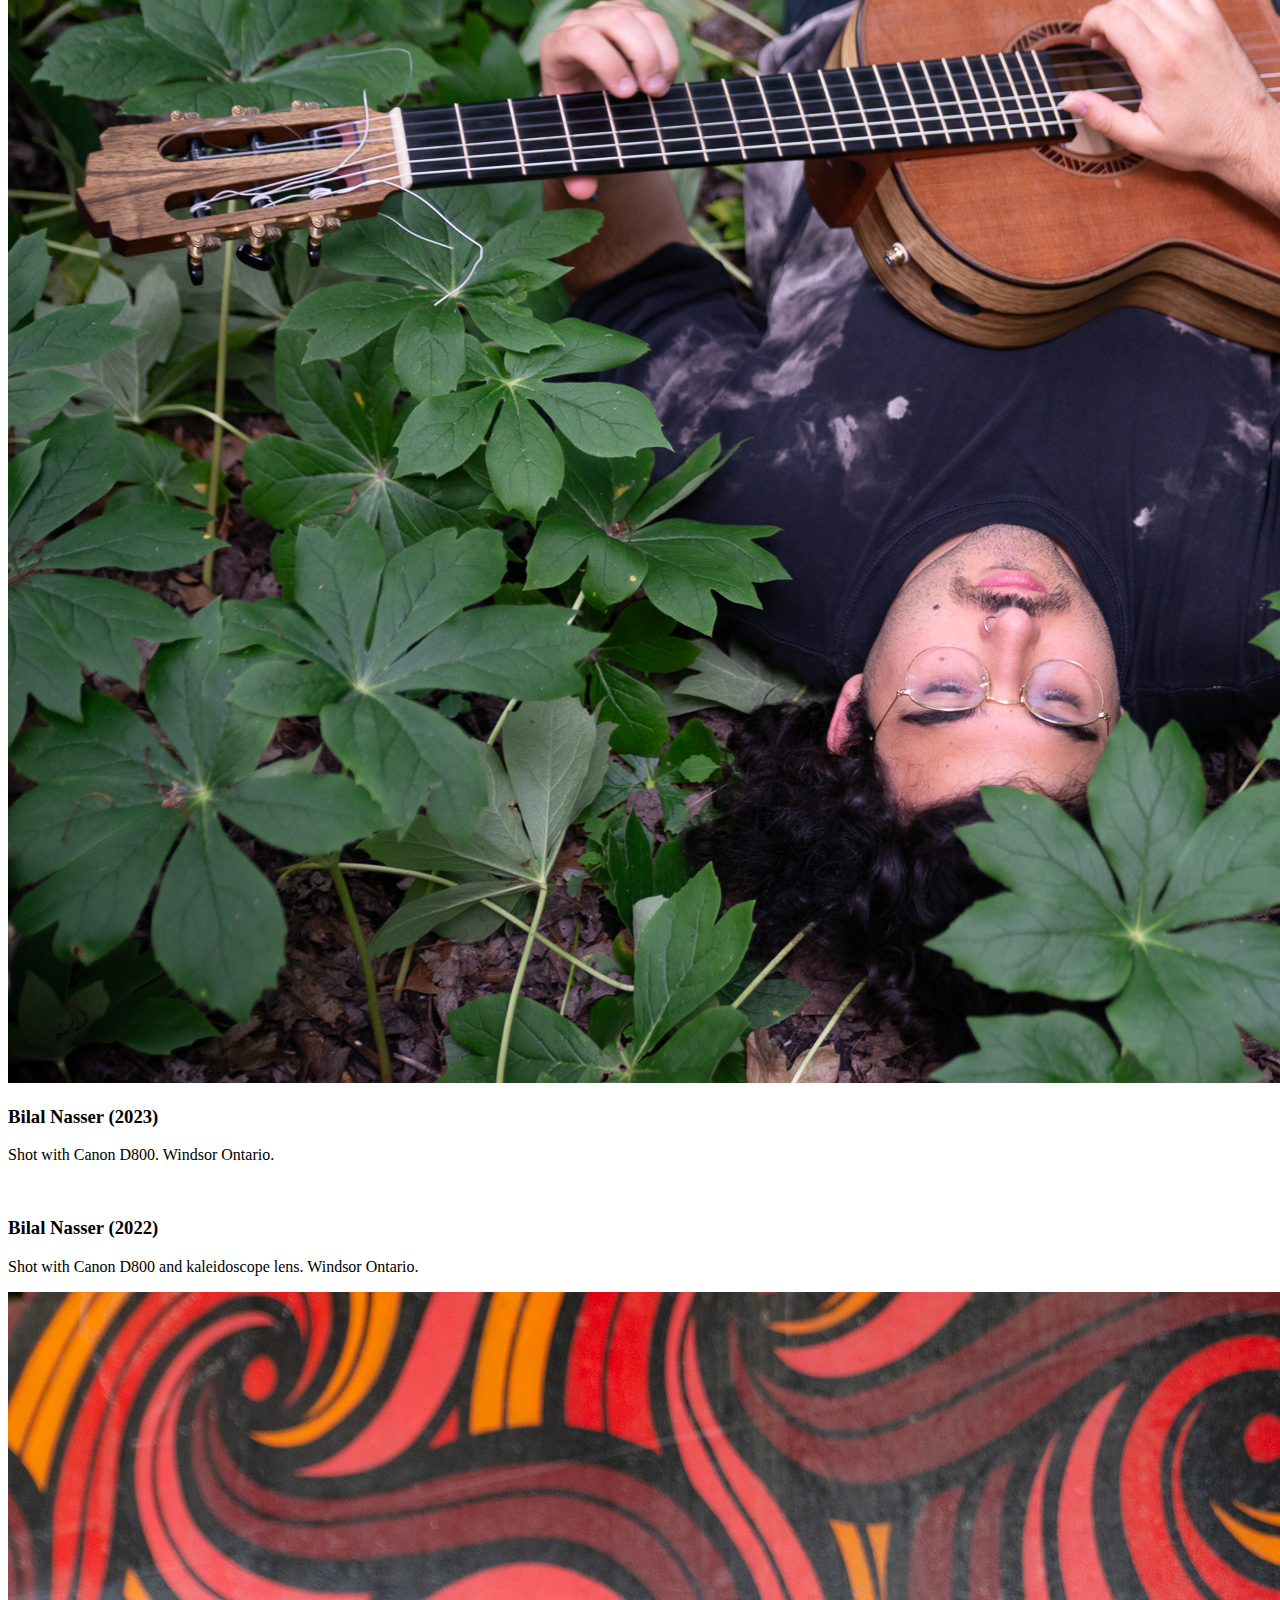
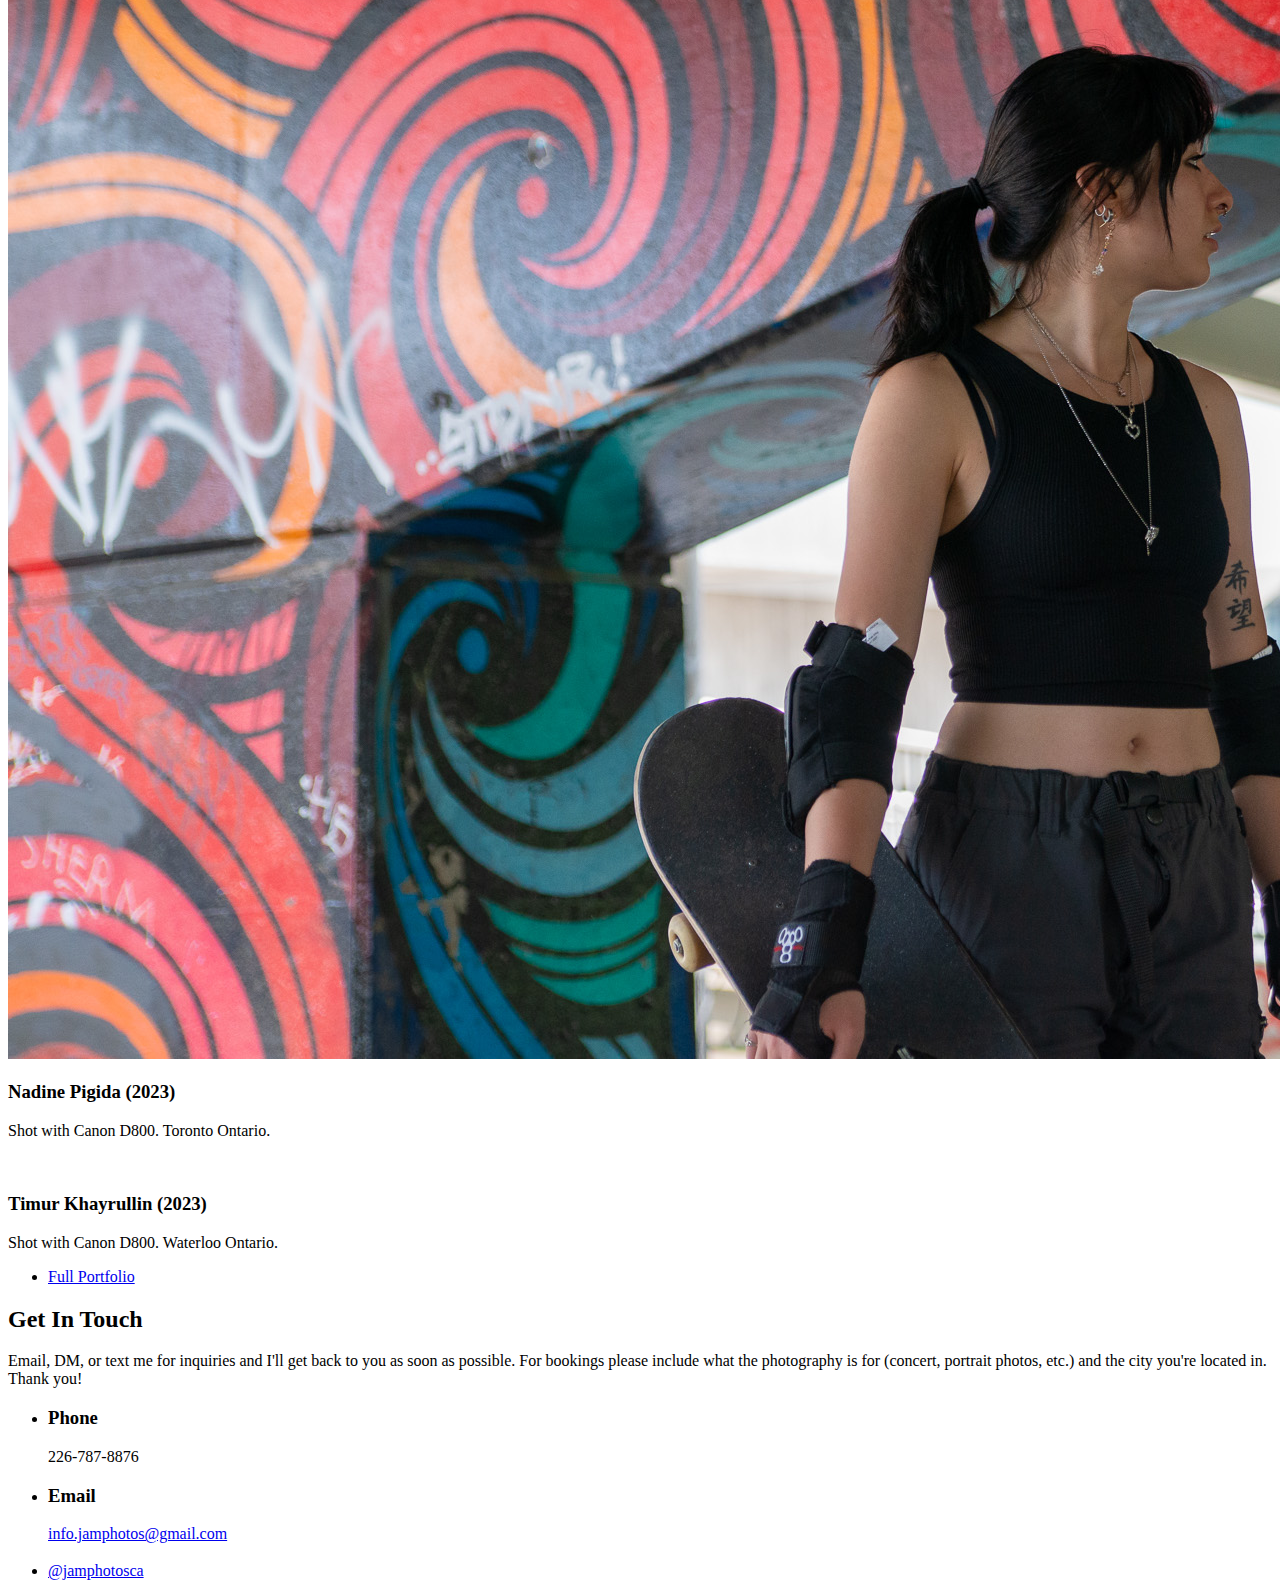
==== commit 11c8db5b: "added portfoloio file" ====
--- a/index.html
+++ b/index.html
@@ -18,8 +18,8 @@
 				<div class="inner">
 					<a href="#" class="image avatar"><img src="images/avatar.jpg" alt="" /></a>
 					<h1> I'm <strong>Jamiel Nasser</strong>, a photographer specializing in
-					<strong>skateboarding</strong> and <strong>band</strong> photography!
-					I work throughout Southern Ontario, currently based in London. </h1>
+					<strong>skateboarding</strong> and <strong>band photography!</strong> 
+					I work throughout Southern Ontario, currently based in <strong>Waterloo and Toronto</strong>. </h1>
 				</div>
 
 				<div class="inner">
@@ -131,7 +131,7 @@
 							</article>
 							<article class="col-6 col-12-xsmall work-item">
 								<a href="images/fulls/05.jpg" class="image fit thumb"><img src="images/thumbs/05.jpg" alt="" /></a>
-								<h3>Nadine Pigida (2022)</h3>
+								<h3>Nadine Pigida (2023)</h3>
 								<p>Shot with Canon D800. Toronto Ontario.</p>
 							</article>
 							<article class="col-6 col-12-xsmall work-item">
@@ -140,9 +140,9 @@
 								<p>Shot with Canon D800. Waterloo Ontario.</p>
 							</article>
 						</div>
-						<!-- <ul class="actions">
-							<li><a href="#" class="button">Full Portfolio</a></li>
-						</ul> -->
+						 <ul class="actions">
+							<li><a href="portfolio.html" class="button">Full Portfolio</a></li>
+						</ul>
 					</section>
 
 				<!-- Three -->
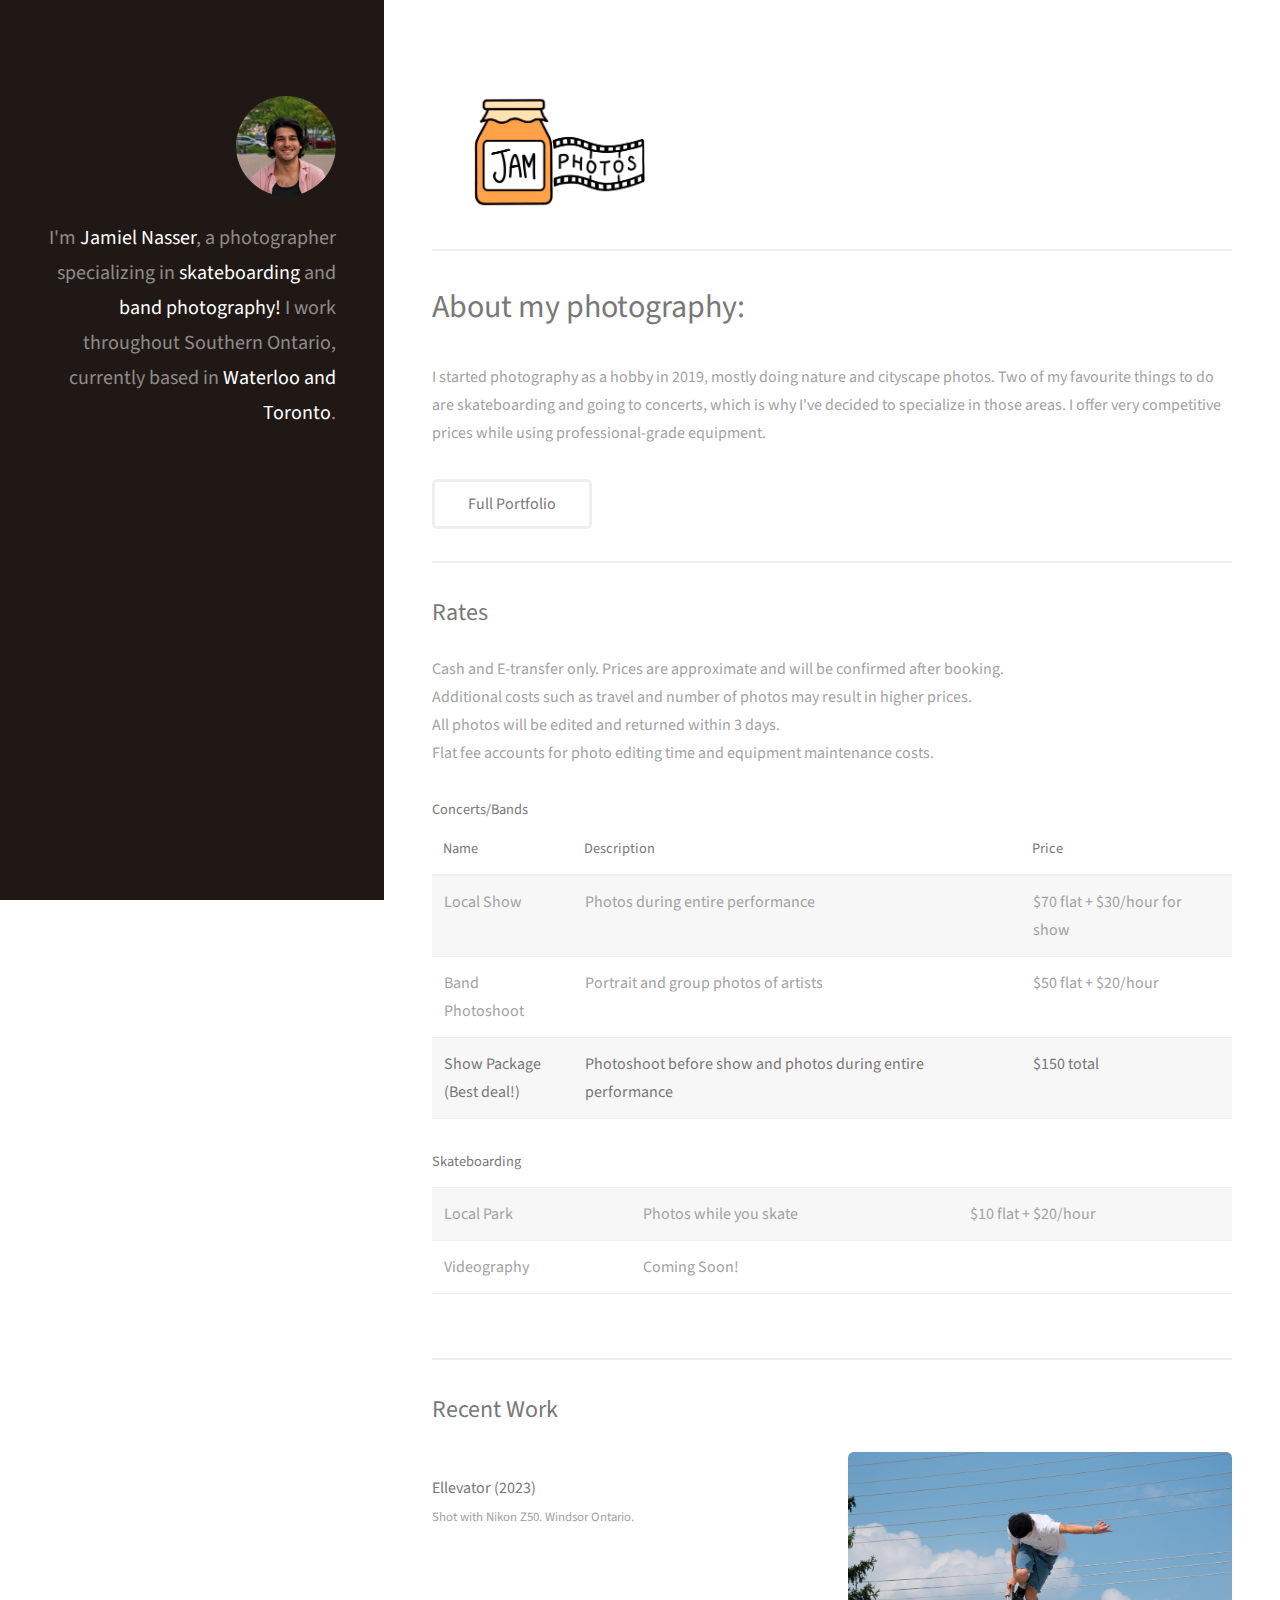
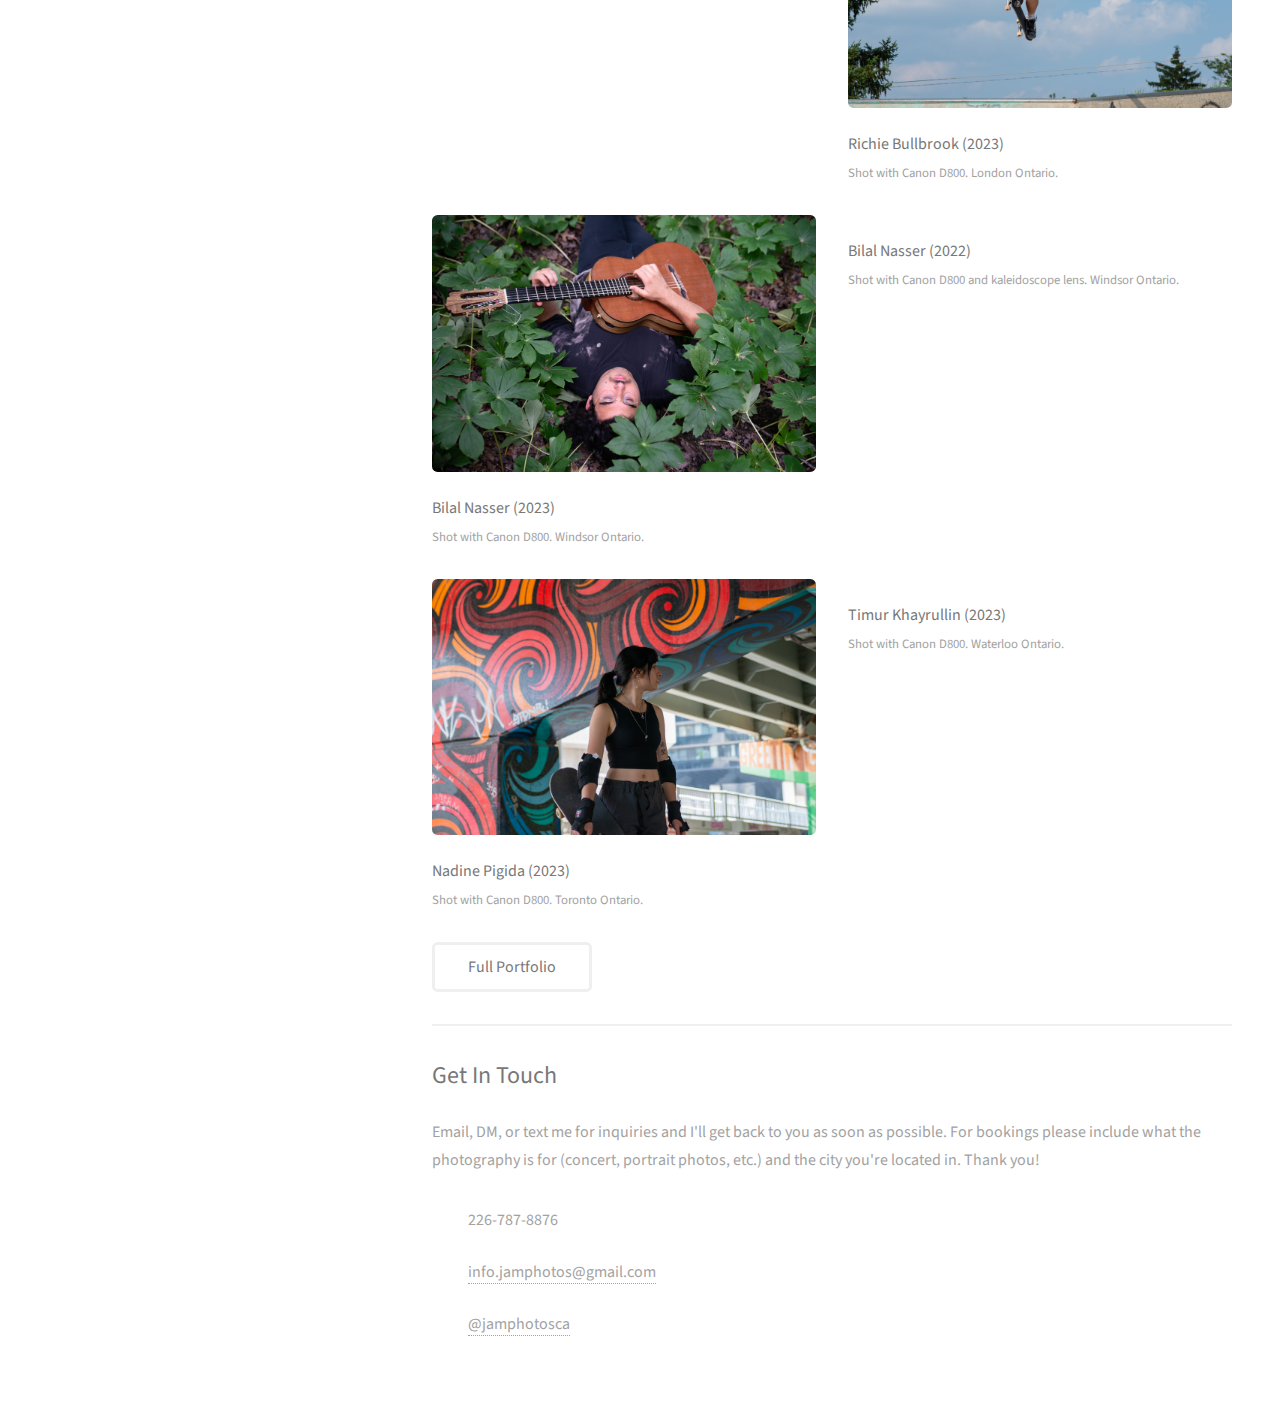
==== commit 9726e2fc: "added logo and changed padding" ====
--- a/index.html
+++ b/index.html
@@ -33,7 +33,7 @@
 
 		<!-- Main -->
 			<div id="main">
-
+				<a href="index.html" class="icon brands"><img src="images/logo_crop.png" id="jamlogo" alt="" /></a>
 				<!-- One -->
 					<section id="one">
 						<header class="major">
@@ -43,7 +43,9 @@
 						<!--<ul class="actions">
 							<li><a href="#" class="button">See my rates</a></li>
 						</ul>-->
-
+						<ul class="actions">
+							<li><a href="portfolio.html" class="button">Full Portfolio</a></li>
+						</ul>
 					</section> 
 
 
--- a/assets/css/main.css
+++ b/assets/css/main.css
@@ -0,0 +1,3226 @@
+@import url("fontawesome-all.min.css");
+@import url("https://fonts.googleapis.com/css?family=Source+Sans+Pro:400,400italic");
+
+/*
+	Strata by HTML5 UP
+	html5up.net | @ajlkn
+	Free for personal and commercial use under the CCA 3.0 license (html5up.net/license)
+*/
+
+html, body, div, span, applet, object,
+iframe, h1, h2, h3, h4, h5, h6, p, blockquote,
+pre, a, abbr, acronym, address, big, cite,
+code, del, dfn, em, img, ins, kbd, q, s, samp,
+small, strike, strong, sub, sup, tt, var, b,
+u, i, center, dl, dt, dd, ol, ul, li, fieldset,
+form, label, legend, table, caption, tbody,
+tfoot, thead, tr, th, td, article, aside,
+canvas, details, embed, figure, figcaption,
+footer, header, hgroup, menu, nav, output, ruby,
+section, summary, time, mark, audio, video {
+	margin: 0;
+	padding: 0;
+	border: 0;
+	font-size: 100%;
+	font: inherit;
+	vertical-align: baseline;}
+
+article, aside, details, figcaption, figure,
+footer, header, hgroup, menu, nav, section {
+	display: block;}
+
+body {
+	line-height: 1;
+}
+
+ol, ul {
+	list-style: none;
+}
+
+blockquote, q {
+	quotes: none;
+}
+
+	blockquote:before, blockquote:after, q:before, q:after {
+		content: '';
+		content: none;
+	}
+
+table {
+	border-collapse: collapse;
+	border-spacing: 0;
+}
+
+body {
+	-webkit-text-size-adjust: none;
+}
+
+mark {
+	background-color: transparent;
+	color: inherit;
+}
+
+input::-moz-focus-inner {
+	border: 0;
+	padding: 0;
+}
+
+input, select, textarea {
+	-moz-appearance: none;
+	-webkit-appearance: none;
+	-ms-appearance: none;
+	appearance: none;
+}
+
+/* Basic */
+#jamlogo {
+	width: 30%;
+	height: 30%;
+	padding: 0px;
+	margin: 0px;
+}
+	html {
+		box-sizing: border-box;
+	}
+
+	*, *:before, *:after {
+		box-sizing: inherit;
+	}
+
+	body {
+		background: #fff;
+	}
+
+		body.is-preload *, body.is-preload *:before, body.is-preload *:after {
+			-moz-animation: none !important;
+			-webkit-animation: none !important;
+			-ms-animation: none !important;
+			animation: none !important;
+			-moz-transition: none !important;
+			-webkit-transition: none !important;
+			-ms-transition: none !important;
+			transition: none !important;
+		}
+
+	body, input, select, textarea {
+		color: #a2a2a2;
+		font-family: "Source Sans Pro", Helvetica, sans-serif;
+		font-size: 16pt;
+		font-weight: 400;
+		line-height: 1.75em;
+	}
+
+	a {
+		-moz-transition: color 0.2s ease-in-out, border-color 0.2s ease-in-out;
+		-webkit-transition: color 0.2s ease-in-out, border-color 0.2s ease-in-out;
+		-ms-transition: color 0.2s ease-in-out, border-color 0.2s ease-in-out;
+		transition: color 0.2s ease-in-out, border-color 0.2s ease-in-out;
+		border-bottom: dotted 1px;
+		color: #49bf9d;
+		text-decoration: none;
+	}
+
+		a:hover {
+			border-bottom-color: transparent;
+			color: #49bf9d !important;
+			text-decoration: none;
+		}
+
+	strong, b {
+		color: #787878;
+		font-weight: 400;
+	}
+
+	em, i {
+		font-style: italic;
+	}
+
+	p {
+		margin: 0 0 2em 0;
+	}
+
+	h1, h2, h3, h4, h5, h6 {
+		color: #787878;
+		font-weight: 400;
+		line-height: 1em;
+		margin: 0 0 1em 0;
+	}
+
+		h1 a, h2 a, h3 a, h4 a, h5 a, h6 a {
+			color: inherit;
+			text-decoration: none;
+		}
+
+	h1 {
+		font-size: 2em;
+		line-height: 1.5em;
+	}
+
+	h2 {
+		font-size: 1.5em;
+		line-height: 1.5em;
+	}
+
+	h3 {
+		font-size: 1.25em;
+		line-height: 1.5em;
+	}
+
+	h4 {
+		font-size: 1.1em;
+		line-height: 1.5em;
+	}
+
+	h5 {
+		font-size: 0.9em;
+		line-height: 1.5em;
+	}
+
+	h6 {
+		font-size: 0.7em;
+		line-height: 1.5em;
+	}
+
+	sub {
+		font-size: 0.8em;
+		position: relative;
+		top: 0.5em;
+	}
+
+	sup {
+		font-size: 0.8em;
+		position: relative;
+		top: -0.5em;
+	}
+
+	hr {
+		border: 0;
+		border-bottom: solid 2px #efefef;
+		margin: 2em 0;
+	}
+
+		hr.major {
+			margin: 3em 0;
+		}
+
+	blockquote {
+		border-left: solid 6px #efefef;
+		font-style: italic;
+		margin: 0 0 2em 0;
+		padding: 0.5em 0 0.5em 1.5em;
+	}
+
+	code {
+		background: #f7f7f7;
+		border-radius: 0.35em;
+		border: solid 2px #efefef;
+		font-family: "Courier New", monospace;
+		font-size: 0.9em;
+		margin: 0 0.25em;
+		padding: 0.25em 0.65em;
+	}
+
+	pre {
+		-webkit-overflow-scrolling: touch;
+		font-family: "Courier New", monospace;
+		font-size: 0.9em;
+		margin: 0 0 2em 0;
+	}
+
+		pre code {
+			display: block;
+			line-height: 1.75em;
+			padding: 1em 1.5em;
+			overflow-x: auto;
+		}
+
+	.align-left {
+		text-align: left;
+	}
+
+	.align-center {
+		text-align: center;
+	}
+
+	.align-right {
+		text-align: right;
+	}
+
+/* Container */
+
+	.container {
+		margin: 0 auto;
+		max-width: calc(100% - 4em);
+		width: 100%;
+	}
+
+		.container.xsmall {
+			width: 25%;
+		}
+
+		.container.small {
+			width: 50%;
+		}
+
+		.container.medium {
+			width: 75%;
+		}
+
+		.container.large {
+			width: 125%;
+		}
+
+		.container.xlarge {
+			width: 150%;
+		}
+
+		.container.max {
+			width: 100%;
+		}
+
+		@media screen and (max-width: 980px) {
+
+			.container {
+				width: 100% !important;
+				max-width: 100% !important;
+			}
+
+		}
+
+		@media screen and (max-width: 480px) {
+
+			.container {
+				max-width: calc(100% - 3em);
+			}
+
+		}
+
+/* Row */
+
+	.row {
+		display: flex;
+		flex-wrap: wrap;
+		box-sizing: border-box;
+		align-items: stretch;
+	}
+
+		.row > * {
+			box-sizing: border-box;
+		}
+
+		.row.gtr-uniform > * > :last-child {
+			margin-bottom: 0;
+		}
+
+		.row.aln-left {
+			justify-content: flex-start;
+		}
+
+		.row.aln-center {
+			justify-content: center;
+		}
+
+		.row.aln-right {
+			justify-content: flex-end;
+		}
+
+		.row.aln-top {
+			align-items: flex-start;
+		}
+
+		.row.aln-middle {
+			align-items: center;
+		}
+
+		.row.aln-bottom {
+			align-items: flex-end;
+		}
+
+		.row > .imp {
+			order: -1;
+		}
+
+		.row > .col-1 {
+			width: 8.33333%;
+		}
+
+		.row > .off-1 {
+			margin-left: 8.33333%;
+		}
+
+		.row > .col-2 {
+			width: 16.66667%;
+		}
+
+		.row > .off-2 {
+			margin-left: 16.66667%;
+		}
+
+		.row > .col-3 {
+			width: 25%;
+		}
+
+		.row > .off-3 {
+			margin-left: 25%;
+		}
+
+		.row > .col-4 {
+			width: 33.33333%;
+		}
+
+		.row > .off-4 {
+			margin-left: 33.33333%;
+		}
+
+		.row > .col-5 {
+			width: 41.66667%;
+		}
+
+		.row > .off-5 {
+			margin-left: 41.66667%;
+		}
+
+		.row > .col-6 {
+			width: 50%;
+		}
+
+		.row > .off-6 {
+			margin-left: 50%;
+		}
+
+		.row > .col-7 {
+			width: 58.33333%;
+		}
+
+		.row > .off-7 {
+			margin-left: 58.33333%;
+		}
+
+		.row > .col-8 {
+			width: 66.66667%;
+		}
+
+		.row > .off-8 {
+			margin-left: 66.66667%;
+		}
+
+		.row > .col-9 {
+			width: 75%;
+		}
+
+		.row > .off-9 {
+			margin-left: 75%;
+		}
+
+		.row > .col-10 {
+			width: 83.33333%;
+		}
+
+		.row > .off-10 {
+			margin-left: 83.33333%;
+		}
+
+		.row > .col-11 {
+			width: 91.66667%;
+		}
+
+		.row > .off-11 {
+			margin-left: 91.66667%;
+		}
+
+		.row > .col-12 {
+			width: 100%;
+		}
+
+		.row > .off-12 {
+			margin-left: 100%;
+		}
+
+		.row.gtr-0 {
+			margin-top: 0;
+			margin-left: 0em;
+		}
+
+			.row.gtr-0 > * {
+				padding: 0 0 0 0em;
+			}
+
+			.row.gtr-0.gtr-uniform {
+				margin-top: 0em;
+			}
+
+				.row.gtr-0.gtr-uniform > * {
+					padding-top: 0em;
+				}
+
+		.row.gtr-25 {
+			margin-top: 0;
+			margin-left: -0.625em;
+		}
+
+			.row.gtr-25 > * {
+				padding: 0 0 0 0.625em;
+			}
+
+			.row.gtr-25.gtr-uniform {
+				margin-top: -0.625em;
+			}
+
+				.row.gtr-25.gtr-uniform > * {
+					padding-top: 0.625em;
+				}
+
+		.row.gtr-50 {
+			margin-top: 0;
+			margin-left: -1.25em;
+		}
+
+			.row.gtr-50 > * {
+				padding: 0 0 0 1.25em;
+			}
+
+			.row.gtr-50.gtr-uniform {
+				margin-top: -1.25em;
+			}
+
+				.row.gtr-50.gtr-uniform > * {
+					padding-top: 1.25em;
+				}
+
+		.row {
+			margin-top: 0;
+			margin-left: -2.5em;
+		}
+
+			.row > * {
+				padding: 0 0 0 2.5em;
+			}
+
+			.row.gtr-uniform {
+				margin-top: -2.5em;
+			}
+
+				.row.gtr-uniform > * {
+					padding-top: 2.5em;
+				}
+
+		.row.gtr-150 {
+			margin-top: 0;
+			margin-left: -3.75em;
+		}
+
+			.row.gtr-150 > * {
+				padding: 0 0 0 3.75em;
+			}
+
+			.row.gtr-150.gtr-uniform {
+				margin-top: -3.75em;
+			}
+
+				.row.gtr-150.gtr-uniform > * {
+					padding-top: 3.75em;
+				}
+
+		.row.gtr-200 {
+			margin-top: 0;
+			margin-left: -5em;
+		}
+
+			.row.gtr-200 > * {
+				padding: 0 0 0 5em;
+			}
+
+			.row.gtr-200.gtr-uniform {
+				margin-top: -5em;
+			}
+
+				.row.gtr-200.gtr-uniform > * {
+					padding-top: 5em;
+				}
+
+		@media screen and (max-width: 1800px) {
+
+			.row {
+				display: flex;
+				flex-wrap: wrap;
+				box-sizing: border-box;
+				align-items: stretch;
+			}
+
+				.row > * {
+					box-sizing: border-box;
+				}
+
+				.row.gtr-uniform > * > :last-child {
+					margin-bottom: 0;
+				}
+
+				.row.aln-left {
+					justify-content: flex-start;
+				}
+
+				.row.aln-center {
+					justify-content: center;
+				}
+
+				.row.aln-right {
+					justify-content: flex-end;
+				}
+
+				.row.aln-top {
+					align-items: flex-start;
+				}
+
+				.row.aln-middle {
+					align-items: center;
+				}
+
+				.row.aln-bottom {
+					align-items: flex-end;
+				}
+
+				.row > .imp-xlarge {
+					order: -1;
+				}
+
+				.row > .col-1-xlarge {
+					width: 8.33333%;
+				}
+
+				.row > .off-1-xlarge {
+					margin-left: 8.33333%;
+				}
+
+				.row > .col-2-xlarge {
+					width: 16.66667%;
+				}
+
+				.row > .off-2-xlarge {
+					margin-left: 16.66667%;
+				}
+
+				.row > .col-3-xlarge {
+					width: 25%;
+				}
+
+				.row > .off-3-xlarge {
+					margin-left: 25%;
+				}
+
+				.row > .col-4-xlarge {
+					width: 33.33333%;
+				}
+
+				.row > .off-4-xlarge {
+					margin-left: 33.33333%;
+				}
+
+				.row > .col-5-xlarge {
+					width: 41.66667%;
+				}
+
+				.row > .off-5-xlarge {
+					margin-left: 41.66667%;
+				}
+
+				.row > .col-6-xlarge {
+					width: 50%;
+				}
+
+				.row > .off-6-xlarge {
+					margin-left: 50%;
+				}
+
+				.row > .col-7-xlarge {
+					width: 58.33333%;
+				}
+
+				.row > .off-7-xlarge {
+					margin-left: 58.33333%;
+				}
+
+				.row > .col-8-xlarge {
+					width: 66.66667%;
+				}
+
+				.row > .off-8-xlarge {
+					margin-left: 66.66667%;
+				}
+
+				.row > .col-9-xlarge {
+					width: 75%;
+				}
+
+				.row > .off-9-xlarge {
+					margin-left: 75%;
+				}
+
+				.row > .col-10-xlarge {
+					width: 83.33333%;
+				}
+
+				.row > .off-10-xlarge {
+					margin-left: 83.33333%;
+				}
+
+				.row > .col-11-xlarge {
+					width: 91.66667%;
+				}
+
+				.row > .off-11-xlarge {
+					margin-left: 91.66667%;
+				}
+
+				.row > .col-12-xlarge {
+					width: 100%;
+				}
+
+				.row > .off-12-xlarge {
+					margin-left: 100%;
+				}
+
+				.row.gtr-0 {
+					margin-top: 0;
+					margin-left: 0em;
+				}
+
+					.row.gtr-0 > * {
+						padding: 0 0 0 0em;
+					}
+
+					.row.gtr-0.gtr-uniform {
+						margin-top: 0em;
+					}
+
+						.row.gtr-0.gtr-uniform > * {
+							padding-top: 0em;
+						}
+
+				.row.gtr-25 {
+					margin-top: 0;
+					margin-left: -0.625em;
+				}
+
+					.row.gtr-25 > * {
+						padding: 0 0 0 0.625em;
+					}
+
+					.row.gtr-25.gtr-uniform {
+						margin-top: -0.625em;
+					}
+
+						.row.gtr-25.gtr-uniform > * {
+							padding-top: 0.625em;
+						}
+
+				.row.gtr-50 {
+					margin-top: 0;
+					margin-left: -1.25em;
+				}
+
+					.row.gtr-50 > * {
+						padding: 0 0 0 1.25em;
+					}
+
+					.row.gtr-50.gtr-uniform {
+						margin-top: -1.25em;
+					}
+
+						.row.gtr-50.gtr-uniform > * {
+							padding-top: 1.25em;
+						}
+
+				.row {
+					margin-top: 0;
+					margin-left: -2.5em;
+				}
+
+					.row > * {
+						padding: 0 0 0 2.5em;
+					}
+
+					.row.gtr-uniform {
+						margin-top: -2.5em;
+					}
+
+						.row.gtr-uniform > * {
+							padding-top: 2.5em;
+						}
+
+				.row.gtr-150 {
+					margin-top: 0;
+					margin-left: -3.75em;
+				}
+
+					.row.gtr-150 > * {
+						padding: 0 0 0 3.75em;
+					}
+
+					.row.gtr-150.gtr-uniform {
+						margin-top: -3.75em;
+					}
+
+						.row.gtr-150.gtr-uniform > * {
+							padding-top: 3.75em;
+						}
+
+				.row.gtr-200 {
+					margin-top: 0;
+					margin-left: -5em;
+				}
+
+					.row.gtr-200 > * {
+						padding: 0 0 0 5em;
+					}
+
+					.row.gtr-200.gtr-uniform {
+						margin-top: -5em;
+					}
+
+						.row.gtr-200.gtr-uniform > * {
+							padding-top: 5em;
+						}
+
+		}
+
+		@media screen and (max-width: 1280px) {
+
+			.row {
+				display: flex;
+				flex-wrap: wrap;
+				box-sizing: border-box;
+				align-items: stretch;
+			}
+
+				.row > * {
+					box-sizing: border-box;
+				}
+
+				.row.gtr-uniform > * > :last-child {
+					margin-bottom: 0;
+				}
+
+				.row.aln-left {
+					justify-content: flex-start;
+				}
+
+				.row.aln-center {
+					justify-content: center;
+				}
+
+				.row.aln-right {
+					justify-content: flex-end;
+				}
+
+				.row.aln-top {
+					align-items: flex-start;
+				}
+
+				.row.aln-middle {
+					align-items: center;
+				}
+
+				.row.aln-bottom {
+					align-items: flex-end;
+				}
+
+				.row > .imp-large {
+					order: -1;
+				}
+
+				.row > .col-1-large {
+					width: 8.33333%;
+				}
+
+				.row > .off-1-large {
+					margin-left: 8.33333%;
+				}
+
+				.row > .col-2-large {
+					width: 16.66667%;
+				}
+
+				.row > .off-2-large {
+					margin-left: 16.66667%;
+				}
+
+				.row > .col-3-large {
+					width: 25%;
+				}
+
+				.row > .off-3-large {
+					margin-left: 25%;
+				}
+
+				.row > .col-4-large {
+					width: 33.33333%;
+				}
+
+				.row > .off-4-large {
+					margin-left: 33.33333%;
+				}
+
+				.row > .col-5-large {
+					width: 41.66667%;
+				}
+
+				.row > .off-5-large {
+					margin-left: 41.66667%;
+				}
+
+				.row > .col-6-large {
+					width: 50%;
+				}
+
+				.row > .off-6-large {
+					margin-left: 50%;
+				}
+
+				.row > .col-7-large {
+					width: 58.33333%;
+				}
+
+				.row > .off-7-large {
+					margin-left: 58.33333%;
+				}
+
+				.row > .col-8-large {
+					width: 66.66667%;
+				}
+
+				.row > .off-8-large {
+					margin-left: 66.66667%;
+				}
+
+				.row > .col-9-large {
+					width: 75%;
+				}
+
+				.row > .off-9-large {
+					margin-left: 75%;
+				}
+
+				.row > .col-10-large {
+					width: 83.33333%;
+				}
+
+				.row > .off-10-large {
+					margin-left: 83.33333%;
+				}
+
+				.row > .col-11-large {
+					width: 91.66667%;
+				}
+
+				.row > .off-11-large {
+					margin-left: 91.66667%;
+				}
+
+				.row > .col-12-large {
+					width: 100%;
+				}
+
+				.row > .off-12-large {
+					margin-left: 100%;
+				}
+
+				.row.gtr-0 {
+					margin-top: 0;
+					margin-left: 0em;
+				}
+
+					.row.gtr-0 > * {
+						padding: 0 0 0 0em;
+					}
+
+					.row.gtr-0.gtr-uniform {
+						margin-top: 0em;
+					}
+
+						.row.gtr-0.gtr-uniform > * {
+							padding-top: 0em;
+						}
+
+				.row.gtr-25 {
+					margin-top: 0;
+					margin-left: -0.5em;
+				}
+
+					.row.gtr-25 > * {
+						padding: 0 0 0 0.5em;
+					}
+
+					.row.gtr-25.gtr-uniform {
+						margin-top: -0.5em;
+					}
+
+						.row.gtr-25.gtr-uniform > * {
+							padding-top: 0.5em;
+						}
+
+				.row.gtr-50 {
+					margin-top: 0;
+					margin-left: -1em;
+				}
+
+					.row.gtr-50 > * {
+						padding: 0 0 0 1em;
+					}
+
+					.row.gtr-50.gtr-uniform {
+						margin-top: -1em;
+					}
+
+						.row.gtr-50.gtr-uniform > * {
+							padding-top: 1em;
+						}
+
+				.row {
+					margin-top: 0;
+					margin-left: -2em;
+				}
+
+					.row > * {
+						padding: 0 0 0 2em;
+					}
+
+					.row.gtr-uniform {
+						margin-top: -2em;
+					}
+
+						.row.gtr-uniform > * {
+							padding-top: 2em;
+						}
+
+				.row.gtr-150 {
+					margin-top: 0;
+					margin-left: -3em;
+				}
+
+					.row.gtr-150 > * {
+						padding: 0 0 0 3em;
+					}
+
+					.row.gtr-150.gtr-uniform {
+						margin-top: -3em;
+					}
+
+						.row.gtr-150.gtr-uniform > * {
+							padding-top: 3em;
+						}
+
+				.row.gtr-200 {
+					margin-top: 0;
+					margin-left: -4em;
+				}
+
+					.row.gtr-200 > * {
+						padding: 0 0 0 4em;
+					}
+
+					.row.gtr-200.gtr-uniform {
+						margin-top: -4em;
+					}
+
+						.row.gtr-200.gtr-uniform > * {
+							padding-top: 4em;
+						}
+
+		}
+
+		@media screen and (max-width: 980px) {
+
+			.row {
+				display: flex;
+				flex-wrap: wrap;
+				box-sizing: border-box;
+				align-items: stretch;
+			}
+
+				.row > * {
+					box-sizing: border-box;
+				}
+
+				.row.gtr-uniform > * > :last-child {
+					margin-bottom: 0;
+				}
+
+				.row.aln-left {
+					justify-content: flex-start;
+				}
+
+				.row.aln-center {
+					justify-content: center;
+				}
+
+				.row.aln-right {
+					justify-content: flex-end;
+				}
+
+				.row.aln-top {
+					align-items: flex-start;
+				}
+
+				.row.aln-middle {
+					align-items: center;
+				}
+
+				.row.aln-bottom {
+					align-items: flex-end;
+				}
+
+				.row > .imp-medium {
+					order: -1;
+				}
+
+				.row > .col-1-medium {
+					width: 8.33333%;
+				}
+
+				.row > .off-1-medium {
+					margin-left: 8.33333%;
+				}
+
+				.row > .col-2-medium {
+					width: 16.66667%;
+				}
+
+				.row > .off-2-medium {
+					margin-left: 16.66667%;
+				}
+
+				.row > .col-3-medium {
+					width: 25%;
+				}
+
+				.row > .off-3-medium {
+					margin-left: 25%;
+				}
+
+				.row > .col-4-medium {
+					width: 33.33333%;
+				}
+
+				.row > .off-4-medium {
+					margin-left: 33.33333%;
+				}
+
+				.row > .col-5-medium {
+					width: 41.66667%;
+				}
+
+				.row > .off-5-medium {
+					margin-left: 41.66667%;
+				}
+
+				.row > .col-6-medium {
+					width: 50%;
+				}
+
+				.row > .off-6-medium {
+					margin-left: 50%;
+				}
+
+				.row > .col-7-medium {
+					width: 58.33333%;
+				}
+
+				.row > .off-7-medium {
+					margin-left: 58.33333%;
+				}
+
+				.row > .col-8-medium {
+					width: 66.66667%;
+				}
+
+				.row > .off-8-medium {
+					margin-left: 66.66667%;
+				}
+
+				.row > .col-9-medium {
+					width: 75%;
+				}
+
+				.row > .off-9-medium {
+					margin-left: 75%;
+				}
+
+				.row > .col-10-medium {
+					width: 83.33333%;
+				}
+
+				.row > .off-10-medium {
+					margin-left: 83.33333%;
+				}
+
+				.row > .col-11-medium {
+					width: 91.66667%;
+				}
+
+				.row > .off-11-medium {
+					margin-left: 91.66667%;
+				}
+
+				.row > .col-12-medium {
+					width: 100%;
+				}
+
+				.row > .off-12-medium {
+					margin-left: 100%;
+				}
+
+				.row.gtr-0 {
+					margin-top: 0;
+					margin-left: 0em;
+				}
+
+					.row.gtr-0 > * {
+						padding: 0 0 0 0em;
+					}
+
+					.row.gtr-0.gtr-uniform {
+						margin-top: 0em;
+					}
+
+						.row.gtr-0.gtr-uniform > * {
+							padding-top: 0em;
+						}
+
+				.row.gtr-25 {
+					margin-top: 0;
+					margin-left: -0.5em;
+				}
+
+					.row.gtr-25 > * {
+						padding: 0 0 0 0.5em;
+					}
+
+					.row.gtr-25.gtr-uniform {
+						margin-top: -0.5em;
+					}
+
+						.row.gtr-25.gtr-uniform > * {
+							padding-top: 0.5em;
+						}
+
+				.row.gtr-50 {
+					margin-top: 0;
+					margin-left: -1em;
+				}
+
+					.row.gtr-50 > * {
+						padding: 0 0 0 1em;
+					}
+
+					.row.gtr-50.gtr-uniform {
+						margin-top: -1em;
+					}
+
+						.row.gtr-50.gtr-uniform > * {
+							padding-top: 1em;
+						}
+
+				.row {
+					margin-top: 0;
+					margin-left: -2em;
+				}
+
+					.row > * {
+						padding: 0 0 0 2em;
+					}
+
+					.row.gtr-uniform {
+						margin-top: -2em;
+					}
+
+						.row.gtr-uniform > * {
+							padding-top: 2em;
+						}
+
+				.row.gtr-150 {
+					margin-top: 0;
+					margin-left: -3em;
+				}
+
+					.row.gtr-150 > * {
+						padding: 0 0 0 3em;
+					}
+
+					.row.gtr-150.gtr-uniform {
+						margin-top: -3em;
+					}
+
+						.row.gtr-150.gtr-uniform > * {
+							padding-top: 3em;
+						}
+
+				.row.gtr-200 {
+					margin-top: 0;
+					margin-left: -4em;
+				}
+
+					.row.gtr-200 > * {
+						padding: 0 0 0 4em;
+					}
+
+					.row.gtr-200.gtr-uniform {
+						margin-top: -4em;
+					}
+
+						.row.gtr-200.gtr-uniform > * {
+							padding-top: 4em;
+						}
+
+		}
+
+		@media screen and (max-width: 736px) {
+
+			.row {
+				display: flex;
+				flex-wrap: wrap;
+				box-sizing: border-box;
+				align-items: stretch;
+			}
+
+				.row > * {
+					box-sizing: border-box;
+				}
+
+				.row.gtr-uniform > * > :last-child {
+					margin-bottom: 0;
+				}
+
+				.row.aln-left {
+					justify-content: flex-start;
+				}
+
+				.row.aln-center {
+					justify-content: center;
+				}
+
+				.row.aln-right {
+					justify-content: flex-end;
+				}
+
+				.row.aln-top {
+					align-items: flex-start;
+				}
+
+				.row.aln-middle {
+					align-items: center;
+				}
+
+				.row.aln-bottom {
+					align-items: flex-end;
+				}
+
+				.row > .imp-small {
+					order: -1;
+				}
+
+				.row > .col-1-small {
+					width: 8.33333%;
+				}
+
+				.row > .off-1-small {
+					margin-left: 8.33333%;
+				}
+
+				.row > .col-2-small {
+					width: 16.66667%;
+				}
+
+				.row > .off-2-small {
+					margin-left: 16.66667%;
+				}
+
+				.row > .col-3-small {
+					width: 25%;
+				}
+
+				.row > .off-3-small {
+					margin-left: 25%;
+				}
+
+				.row > .col-4-small {
+					width: 33.33333%;
+				}
+
+				.row > .off-4-small {
+					margin-left: 33.33333%;
+				}
+
+				.row > .col-5-small {
+					width: 41.66667%;
+				}
+
+				.row > .off-5-small {
+					margin-left: 41.66667%;
+				}
+
+				.row > .col-6-small {
+					width: 50%;
+				}
+
+				.row > .off-6-small {
+					margin-left: 50%;
+				}
+
+				.row > .col-7-small {
+					width: 58.33333%;
+				}
+
+				.row > .off-7-small {
+					margin-left: 58.33333%;
+				}
+
+				.row > .col-8-small {
+					width: 66.66667%;
+				}
+
+				.row > .off-8-small {
+					margin-left: 66.66667%;
+				}
+
+				.row > .col-9-small {
+					width: 75%;
+				}
+
+				.row > .off-9-small {
+					margin-left: 75%;
+				}
+
+				.row > .col-10-small {
+					width: 83.33333%;
+				}
+
+				.row > .off-10-small {
+					margin-left: 83.33333%;
+				}
+
+				.row > .col-11-small {
+					width: 91.66667%;
+				}
+
+				.row > .off-11-small {
+					margin-left: 91.66667%;
+				}
+
+				.row > .col-12-small {
+					width: 100%;
+				}
+
+				.row > .off-12-small {
+					margin-left: 100%;
+				}
+
+				.row.gtr-0 {
+					margin-top: 0;
+					margin-left: 0em;
+				}
+
+					.row.gtr-0 > * {
+						padding: 0 0 0 0em;
+					}
+
+					.row.gtr-0.gtr-uniform {
+						margin-top: 0em;
+					}
+
+						.row.gtr-0.gtr-uniform > * {
+							padding-top: 0em;
+						}
+
+				.row.gtr-25 {
+					margin-top: 0;
+					margin-left: -0.375em;
+				}
+
+					.row.gtr-25 > * {
+						padding: 0 0 0 0.375em;
+					}
+
+					.row.gtr-25.gtr-uniform {
+						margin-top: -0.375em;
+					}
+
+						.row.gtr-25.gtr-uniform > * {
+							padding-top: 0.375em;
+						}
+
+				.row.gtr-50 {
+					margin-top: 0;
+					margin-left: -0.75em;
+				}
+
+					.row.gtr-50 > * {
+						padding: 0 0 0 0.75em;
+					}
+
+					.row.gtr-50.gtr-uniform {
+						margin-top: -0.75em;
+					}
+
+						.row.gtr-50.gtr-uniform > * {
+							padding-top: 0.75em;
+						}
+
+				.row {
+					margin-top: 0;
+					margin-left: -1.5em;
+				}
+
+					.row > * {
+						padding: 0 0 0 1.5em;
+					}
+
+					.row.gtr-uniform {
+						margin-top: -1.5em;
+					}
+
+						.row.gtr-uniform > * {
+							padding-top: 1.5em;
+						}
+
+				.row.gtr-150 {
+					margin-top: 0;
+					margin-left: -2.25em;
+				}
+
+					.row.gtr-150 > * {
+						padding: 0 0 0 2.25em;
+					}
+
+					.row.gtr-150.gtr-uniform {
+						margin-top: -2.25em;
+					}
+
+						.row.gtr-150.gtr-uniform > * {
+							padding-top: 2.25em;
+						}
+
+				.row.gtr-200 {
+					margin-top: 0;
+					margin-left: -3em;
+				}
+
+					.row.gtr-200 > * {
+						padding: 0 0 0 3em;
+					}
+
+					.row.gtr-200.gtr-uniform {
+						margin-top: -3em;
+					}
+
+						.row.gtr-200.gtr-uniform > * {
+							padding-top: 3em;
+						}
+
+		}
+
+		@media screen and (max-width: 480px) {
+
+			.row {
+				display: flex;
+				flex-wrap: wrap;
+				box-sizing: border-box;
+				align-items: stretch;
+			}
+
+				.row > * {
+					box-sizing: border-box;
+				}
+
+				.row.gtr-uniform > * > :last-child {
+					margin-bottom: 0;
+				}
+
+				.row.aln-left {
+					justify-content: flex-start;
+				}
+
+				.row.aln-center {
+					justify-content: center;
+				}
+
+				.row.aln-right {
+					justify-content: flex-end;
+				}
+
+				.row.aln-top {
+					align-items: flex-start;
+				}
+
+				.row.aln-middle {
+					align-items: center;
+				}
+
+				.row.aln-bottom {
+					align-items: flex-end;
+				}
+
+				.row > .imp-xsmall {
+					order: -1;
+				}
+
+				.row > .col-1-xsmall {
+					width: 8.33333%;
+				}
+
+				.row > .off-1-xsmall {
+					margin-left: 8.33333%;
+				}
+
+				.row > .col-2-xsmall {
+					width: 16.66667%;
+				}
+
+				.row > .off-2-xsmall {
+					margin-left: 16.66667%;
+				}
+
+				.row > .col-3-xsmall {
+					width: 25%;
+				}
+
+				.row > .off-3-xsmall {
+					margin-left: 25%;
+				}
+
+				.row > .col-4-xsmall {
+					width: 33.33333%;
+				}
+
+				.row > .off-4-xsmall {
+					margin-left: 33.33333%;
+				}
+
+				.row > .col-5-xsmall {
+					width: 41.66667%;
+				}
+
+				.row > .off-5-xsmall {
+					margin-left: 41.66667%;
+				}
+
+				.row > .col-6-xsmall {
+					width: 50%;
+				}
+
+				.row > .off-6-xsmall {
+					margin-left: 50%;
+				}
+
+				.row > .col-7-xsmall {
+					width: 58.33333%;
+				}
+
+				.row > .off-7-xsmall {
+					margin-left: 58.33333%;
+				}
+
+				.row > .col-8-xsmall {
+					width: 66.66667%;
+				}
+
+				.row > .off-8-xsmall {
+					margin-left: 66.66667%;
+				}
+
+				.row > .col-9-xsmall {
+					width: 75%;
+				}
+
+				.row > .off-9-xsmall {
+					margin-left: 75%;
+				}
+
+				.row > .col-10-xsmall {
+					width: 83.33333%;
+				}
+
+				.row > .off-10-xsmall {
+					margin-left: 83.33333%;
+				}
+
+				.row > .col-11-xsmall {
+					width: 91.66667%;
+				}
+
+				.row > .off-11-xsmall {
+					margin-left: 91.66667%;
+				}
+
+				.row > .col-12-xsmall {
+					width: 100%;
+				}
+
+				.row > .off-12-xsmall {
+					margin-left: 100%;
+				}
+
+				.row.gtr-0 {
+					margin-top: 0;
+					margin-left: 0em;
+				}
+
+					.row.gtr-0 > * {
+						padding: 0 0 0 0em;
+					}
+
+					.row.gtr-0.gtr-uniform {
+						margin-top: 0em;
+					}
+
+						.row.gtr-0.gtr-uniform > * {
+							padding-top: 0em;
+						}
+
+				.row.gtr-25 {
+					margin-top: 0;
+					margin-left: -0.375em;
+				}
+
+					.row.gtr-25 > * {
+						padding: 0 0 0 0.375em;
+					}
+
+					.row.gtr-25.gtr-uniform {
+						margin-top: -0.375em;
+					}
+
+						.row.gtr-25.gtr-uniform > * {
+							padding-top: 0.375em;
+						}
+
+				.row.gtr-50 {
+					margin-top: 0;
+					margin-left: -0.75em;
+				}
+
+					.row.gtr-50 > * {
+						padding: 0 0 0 0.75em;
+					}
+
+					.row.gtr-50.gtr-uniform {
+						margin-top: -0.75em;
+					}
+
+						.row.gtr-50.gtr-uniform > * {
+							padding-top: 0.75em;
+						}
+
+				.row {
+					margin-top: 0;
+					margin-left: -1.5em;
+				}
+
+					.row > * {
+						padding: 0 0 0 1.5em;
+					}
+
+					.row.gtr-uniform {
+						margin-top: -1.5em;
+					}
+
+						.row.gtr-uniform > * {
+							padding-top: 1.5em;
+						}
+
+				.row.gtr-150 {
+					margin-top: 0;
+					margin-left: -2.25em;
+				}
+
+					.row.gtr-150 > * {
+						padding: 0 0 0 2.25em;
+					}
+
+					.row.gtr-150.gtr-uniform {
+						margin-top: -2.25em;
+					}
+
+						.row.gtr-150.gtr-uniform > * {
+							padding-top: 2.25em;
+						}
+
+				.row.gtr-200 {
+					margin-top: 0;
+					margin-left: -3em;
+				}
+
+					.row.gtr-200 > * {
+						padding: 0 0 0 3em;
+					}
+
+					.row.gtr-200.gtr-uniform {
+						margin-top: -3em;
+					}
+
+						.row.gtr-200.gtr-uniform > * {
+							padding-top: 3em;
+						}
+
+		}
+
+/* Section/Article */
+
+	section.special, article.special {
+		text-align: center;
+	}
+
+	header p {
+		color: #b2b2b2;
+		position: relative;
+		margin: 0 0 1.5em 0;
+	}
+
+	header h2 + p {
+		font-size: 1.25em;
+		margin-top: -1em;
+		line-height: 1.5em;
+	}
+
+	header h3 + p {
+		font-size: 1.1em;
+		margin-top: -0.8em;
+		line-height: 1.5em;
+	}
+
+	header h4 + p,
+	header h5 + p,
+	header h6 + p {
+		font-size: 0.9em;
+		margin-top: -0.6em;
+		line-height: 1.5em;
+	}
+
+	header.major h2 {
+		font-size: 2em;
+	}
+
+/* Form */
+
+	form {
+		margin: 0 0 2em 0;
+	}
+
+	label {
+		color: #787878;
+		display: block;
+		font-size: 0.9em;
+		font-weight: 400;
+		margin: 0 0 1em 0;
+	}
+
+	input[type="text"],
+	input[type="password"],
+	input[type="email"],
+	select,
+	textarea {
+		-moz-appearance: none;
+		-webkit-appearance: none;
+		-ms-appearance: none;
+		appearance: none;
+		background: #f7f7f7;
+		border-radius: 0.35em;
+		border: solid 2px transparent;
+		color: inherit;
+		display: block;
+		outline: 0;
+		padding: 0 0.75em;
+		text-decoration: none;
+		width: 100%;
+	}
+
+		input[type="text"]:invalid,
+		input[type="password"]:invalid,
+		input[type="email"]:invalid,
+		select:invalid,
+		textarea:invalid {
+			box-shadow: none;
+		}
+
+		input[type="text"]:focus,
+		input[type="password"]:focus,
+		input[type="email"]:focus,
+		select:focus,
+		textarea:focus {
+			border-color: #49bf9d;
+		}
+
+	select {
+		background-image: url("data:image/svg+xml;charset=utf8,%3Csvg xmlns='https://www.w3.org/2000/svg' width='40' height='40' preserveAspectRatio='none' viewBox='0 0 40 40'%3E%3Cpath d='M9.4,12.3l10.4,10.4l10.4-10.4c0.2-0.2,0.5-0.4,0.9-0.4c0.3,0,0.6,0.1,0.9,0.4l3.3,3.3c0.2,0.2,0.4,0.5,0.4,0.9 c0,0.4-0.1,0.6-0.4,0.9L20.7,31.9c-0.2,0.2-0.5,0.4-0.9,0.4c-0.3,0-0.6-0.1-0.9-0.4L4.3,17.3c-0.2-0.2-0.4-0.5-0.4-0.9 c0-0.4,0.1-0.6,0.4-0.9l3.3-3.3c0.2-0.2,0.5-0.4,0.9-0.4S9.1,12.1,9.4,12.3z' fill='%23dfdfdf' /%3E%3C/svg%3E");
+		background-size: 1.25rem;
+		background-repeat: no-repeat;
+		background-position: calc(100% - 1rem) center;
+		height: 2.75em;
+		padding-right: 2.75em;
+		text-overflow: ellipsis;
+	}
+
+		select option {
+			color: #787878;
+			background: #fff;
+		}
+
+		select:focus::-ms-value {
+			background-color: transparent;
+		}
+
+		select::-ms-expand {
+			display: none;
+		}
+
+	input[type="text"],
+	input[type="password"],
+	input[type="email"],
+	select {
+		height: 2.75em;
+	}
+
+	textarea {
+		padding: 0.75em;
+	}
+
+	input[type="checkbox"],
+	input[type="radio"] {
+		-moz-appearance: none;
+		-webkit-appearance: none;
+		-ms-appearance: none;
+		appearance: none;
+		display: block;
+		float: left;
+		margin-right: -2em;
+		opacity: 0;
+		width: 1em;
+		z-index: -1;
+	}
+
+		input[type="checkbox"] + label,
+		input[type="radio"] + label {
+			text-decoration: none;
+			color: #a2a2a2;
+			cursor: pointer;
+			display: inline-block;
+			font-size: 1em;
+			font-weight: 400;
+			padding-left: 2.4em;
+			padding-right: 0.75em;
+			position: relative;
+		}
+
+			input[type="checkbox"] + label:before,
+			input[type="radio"] + label:before {
+				-moz-osx-font-smoothing: grayscale;
+				-webkit-font-smoothing: antialiased;
+				display: inline-block;
+				font-style: normal;
+				font-variant: normal;
+				text-rendering: auto;
+				line-height: 1;
+				text-transform: none !important;
+				font-family: 'Font Awesome 5 Free';
+				font-weight: 900;
+			}
+
+			input[type="checkbox"] + label:before,
+			input[type="radio"] + label:before {
+				background: #f7f7f7;
+				border-radius: 0.35em;
+				border: solid 2px transparent;
+				content: '';
+				display: inline-block;
+				font-size: 0.8em;
+				height: 2.0625em;
+				left: 0;
+				line-height: 1.85625em;
+				position: absolute;
+				text-align: center;
+				top: 0;
+				width: 2.0625em;
+			}
+
+		input[type="checkbox"]:checked + label:before,
+		input[type="radio"]:checked + label:before {
+			background: #787878;
+			border-color: #787878;
+			color: #fff;
+			content: '\f00c';
+		}
+
+		input[type="checkbox"]:focus + label:before,
+		input[type="radio"]:focus + label:before {
+			border-color: #49bf9d;
+		}
+
+	input[type="checkbox"] + label:before {
+		border-radius: 0.35em;
+	}
+
+	input[type="radio"] + label:before {
+		border-radius: 100%;
+	}
+
+	::-webkit-input-placeholder {
+		color: #b2b2b2 !important;
+		opacity: 1.0;
+	}
+
+	:-moz-placeholder {
+		color: #b2b2b2 !important;
+		opacity: 1.0;
+	}
+
+	::-moz-placeholder {
+		color: #b2b2b2 !important;
+		opacity: 1.0;
+	}
+
+	:-ms-input-placeholder {
+		color: #b2b2b2 !important;
+		opacity: 1.0;
+	}
+
+/* Box */
+
+	.box {
+		border-radius: 0.35em;
+		border: solid 2px #efefef;
+		margin-bottom: 2em;
+		padding: 1.5em;
+	}
+
+		.box > :last-child,
+		.box > :last-child > :last-child,
+		.box > :last-child > :last-child > :last-child {
+			margin-bottom: 0;
+		}
+
+		.box.alt {
+			border: 0;
+			border-radius: 0;
+			padding: 0;
+		}
+
+/* Icon */
+
+	.icon {
+		text-decoration: none;
+		border-bottom: none;
+		position: relative;
+	}
+
+		.icon:before {
+			-moz-osx-font-smoothing: grayscale;
+			-webkit-font-smoothing: antialiased;
+			display: inline-block;
+			font-style: normal;
+			font-variant: normal;
+			text-rendering: auto;
+			line-height: 1;
+			text-transform: none !important;
+			font-family: 'Font Awesome 5 Free';
+			font-weight: 400;
+		}
+
+		.icon > .label {
+			display: none;
+		}
+
+		.icon:before {
+			line-height: inherit;
+		}
+
+		.icon.solid:before {
+			font-weight: 900;
+		}
+
+		.icon.brands:before {
+			font-family: 'Font Awesome 5 Brands';
+		}
+
+/* Image */
+
+	.image {
+		border-radius: 0.35em;
+		border: 0;
+		display: inline-block;
+		position: relative;
+	}
+
+		.image:before {
+			-moz-transition: opacity 0.2s ease-in-out;
+			-webkit-transition: opacity 0.2s ease-in-out;
+			-ms-transition: opacity 0.2s ease-in-out;
+			transition: opacity 0.2s ease-in-out;
+			background: url("images/overlay.png");
+			border-radius: 0.35em;
+			content: '';
+			display: block;
+			height: 100%;
+			left: 0;
+			opacity: 0.5;
+			position: absolute;
+			top: 0;
+			width: 100%;
+		}
+
+		.image.thumb {
+			text-align: center;
+		}
+
+			.image.thumb:after {
+				-moz-transition: opacity 0.2s ease-in-out;
+				-webkit-transition: opacity 0.2s ease-in-out;
+				-ms-transition: opacity 0.2s ease-in-out;
+				transition: opacity 0.2s ease-in-out;
+				border-radius: 0.35em;
+				border: solid 3px rgba(255, 255, 255, 0.5);
+				color: #fff;
+				content: 'View';
+				display: inline-block;
+				font-size: 0.8em;
+				font-weight: 400;
+				left: 50%;
+				line-height: 2.25em;
+				margin: -1.25em 0 0 -3em;
+				opacity: 0;
+				padding: 0 1.5em;
+				position: absolute;
+				text-align: center;
+				text-decoration: none;
+				top: 50%;
+				white-space: nowrap;
+			}
+
+			.image.thumb:hover:after {
+				opacity: 1.0;
+			}
+
+			.image.thumb:hover:before {
+				background: url("images/overlay.png"), url("images/overlay.png");
+				opacity: 1.0;
+			}
+
+		.image img {
+			border-radius: 0.35em;
+			display: block;
+		}
+
+		.image.left {
+			float: left;
+			margin: 0 1.5em 1em 0;
+			top: 0.25em;
+		}
+
+		.image.right {
+			float: right;
+			margin: 0 0 1em 1.5em;
+			top: 0.25em;
+		}
+
+		.image.left, .image.right {
+			max-width: 40%;
+		}
+
+			.image.left img, .image.right img {
+				width: 100%;
+			}
+
+		.image.fit {
+			display: block;
+			margin: 0 0 2em 0;
+			width: 100%;
+		}
+
+			.image.fit img {
+				width: 100%;
+			}
+
+		.image.avatar {
+			border-radius: 100%;
+		}
+
+			.image.avatar:before {
+				display: none;
+			}
+
+			.image.avatar img {
+				border-radius: 100%;
+				width: 100%;
+			}
+
+/* List */
+
+	ol {
+		list-style: decimal;
+		margin: 0 0 2em 0;
+		padding-left: 1.25em;
+	}
+
+		ol li {
+			padding-left: 0.25em;
+		}
+
+	ul {
+		list-style: disc;
+		margin: 0 0 2em 0;
+		padding-left: 1em;
+	}
+
+		ul li {
+			padding-left: 0.5em;
+		}
+
+		ul.alt {
+			list-style: none;
+			padding-left: 0;
+		}
+
+			ul.alt li {
+				border-top: solid 2px #efefef;
+				padding: 0.5em 0;
+			}
+
+				ul.alt li:first-child {
+					border-top: 0;
+					padding-top: 0;
+				}
+
+	dl {
+		margin: 0 0 2em 0;
+	}
+
+/* Icons */
+
+	ul.icons {
+		cursor: default;
+		list-style: none;
+		padding-left: 0;
+	}
+
+		ul.icons li {
+			display: inline-block;
+			padding: 0 1em 0 0;
+		}
+
+			ul.icons li:last-child {
+				padding-right: 0;
+			}
+
+			ul.icons li .icon:before {
+				font-size: 1.5em;
+			}
+
+/* Labeled Icons */
+
+	ul.labeled-icons {
+		list-style: none;
+		padding: 0;
+	}
+
+		ul.labeled-icons li {
+			line-height: 1.75em;
+			margin: 1.5em 0 0 0;
+			padding-left: 2.25em;
+			position: relative;
+		}
+
+			ul.labeled-icons li:first-child {
+				margin-top: 0;
+			}
+
+			ul.labeled-icons li a {
+				color: inherit;
+			}
+
+			ul.labeled-icons li h3 {
+				color: #b2b2b2;
+				left: 0;
+				position: absolute;
+				text-align: center;
+				top: 0;
+				width: 1em;
+			}
+
+/* Actions */
+
+	ul.actions {
+		display: -moz-flex;
+		display: -webkit-flex;
+		display: -ms-flex;
+		display: flex;
+		cursor: default;
+		list-style: none;
+		margin-left: -1em;
+		padding-left: 0;
+	}
+
+		ul.actions li {
+			padding: 0 0 0 1em;
+			vertical-align: middle;
+		}
+
+		ul.actions.special {
+			-moz-justify-content: center;
+			-webkit-justify-content: center;
+			-ms-justify-content: center;
+			justify-content: center;
+			width: 100%;
+			margin-left: 0;
+		}
+
+			ul.actions.special li:first-child {
+				padding-left: 0;
+			}
+
+		ul.actions.stacked {
+			-moz-flex-direction: column;
+			-webkit-flex-direction: column;
+			-ms-flex-direction: column;
+			flex-direction: column;
+			margin-left: 0;
+		}
+
+			ul.actions.stacked li {
+				padding: 1.3em 0 0 0;
+			}
+
+				ul.actions.stacked li:first-child {
+					padding-top: 0;
+				}
+
+		ul.actions.fit {
+			width: calc(100% + 1em);
+		}
+
+			ul.actions.fit li {
+				-moz-flex-grow: 1;
+				-webkit-flex-grow: 1;
+				-ms-flex-grow: 1;
+				flex-grow: 1;
+				-moz-flex-shrink: 1;
+				-webkit-flex-shrink: 1;
+				-ms-flex-shrink: 1;
+				flex-shrink: 1;
+				width: 100%;
+			}
+
+				ul.actions.fit li > * {
+					width: 100%;
+				}
+
+			ul.actions.fit.stacked {
+				width: 100%;
+			}
+
+		@media screen and (max-width: 480px) {
+
+			ul.actions:not(.fixed) {
+				-moz-flex-direction: column;
+				-webkit-flex-direction: column;
+				-ms-flex-direction: column;
+				flex-direction: column;
+				margin-left: 0;
+				width: 100% !important;
+			}
+
+				ul.actions:not(.fixed) li {
+					-moz-flex-grow: 1;
+					-webkit-flex-grow: 1;
+					-ms-flex-grow: 1;
+					flex-grow: 1;
+					-moz-flex-shrink: 1;
+					-webkit-flex-shrink: 1;
+					-ms-flex-shrink: 1;
+					flex-shrink: 1;
+					padding: 1em 0 0 0;
+					text-align: center;
+					width: 100%;
+				}
+
+					ul.actions:not(.fixed) li > * {
+						width: 100%;
+					}
+
+					ul.actions:not(.fixed) li:first-child {
+						padding-top: 0;
+					}
+
+					ul.actions:not(.fixed) li input[type="submit"],
+					ul.actions:not(.fixed) li input[type="reset"],
+					ul.actions:not(.fixed) li input[type="button"],
+					ul.actions:not(.fixed) li button,
+					ul.actions:not(.fixed) li .button {
+						width: 100%;
+					}
+
+						ul.actions:not(.fixed) li input[type="submit"].icon:before,
+						ul.actions:not(.fixed) li input[type="reset"].icon:before,
+						ul.actions:not(.fixed) li input[type="button"].icon:before,
+						ul.actions:not(.fixed) li button.icon:before,
+						ul.actions:not(.fixed) li .button.icon:before {
+							margin-left: -0.5em;
+						}
+
+		}
+
+/* Table */
+
+	.table-wrapper {
+		-webkit-overflow-scrolling: touch;
+		overflow-x: auto;
+	}
+
+	table {
+		margin: 0 0 2em 0;
+		width: 100%;
+	}
+
+		table tbody tr {
+			border: solid 1px #efefef;
+			border-left: 0;
+			border-right: 0;
+		}
+
+			table tbody tr:nth-child(2n + 1) {
+				background-color: #f7f7f7;
+			}
+
+		table td {
+			padding: 0.75em 0.75em;
+		}
+
+		table th {
+			color: #787878;
+			font-size: 0.9em;
+			font-weight: 400;
+			padding: 0 0.75em 0.75em 0.75em;
+			text-align: left;
+		}
+
+		table thead {
+			border-bottom: solid 2px #efefef;
+		}
+
+		table tfoot {
+			border-top: solid 2px #efefef;
+		}
+
+		table.alt {
+			border-collapse: separate;
+		}
+
+			table.alt tbody tr td {
+				border: solid 2px #efefef;
+				border-left-width: 0;
+				border-top-width: 0;
+			}
+
+				table.alt tbody tr td:first-child {
+					border-left-width: 2px;
+				}
+
+			table.alt tbody tr:first-child td {
+				border-top-width: 2px;
+			}
+
+			table.alt thead {
+				border-bottom: 0;
+			}
+
+			table.alt tfoot {
+				border-top: 0;
+			}
+
+/* Button */
+
+	input[type="submit"],
+	input[type="reset"],
+	input[type="button"],
+	.button {
+		-moz-appearance: none;
+		-webkit-appearance: none;
+		-ms-appearance: none;
+		appearance: none;
+		-moz-transition: background-color 0.2s ease-in-out, color 0.2s ease-in-out, border-color 0.2s ease-in-out;
+		-webkit-transition: background-color 0.2s ease-in-out, color 0.2s ease-in-out, border-color 0.2s ease-in-out;
+		-ms-transition: background-color 0.2s ease-in-out, color 0.2s ease-in-out, border-color 0.2s ease-in-out;
+		transition: background-color 0.2s ease-in-out, color 0.2s ease-in-out, border-color 0.2s ease-in-out;
+		background-color: transparent;
+		border-radius: 0.35em;
+		border: solid 3px #efefef;
+		color: #787878 !important;
+		cursor: pointer;
+		display: inline-block;
+		font-weight: 400;
+		height: 3.15em;
+		height: calc(2.75em + 6px);
+		line-height: 2.75em;
+		min-width: 10em;
+		padding: 0 1.5em;
+		text-align: center;
+		text-decoration: none;
+		white-space: nowrap;
+	}
+
+		input[type="submit"]:hover,
+		input[type="reset"]:hover,
+		input[type="button"]:hover,
+		.button:hover {
+			border-color: #49bf9d;
+			color: #49bf9d !important;
+		}
+
+		input[type="submit"]:active,
+		input[type="reset"]:active,
+		input[type="button"]:active,
+		.button:active {
+			background-color: rgba(73, 191, 157, 0.1);
+			border-color: #49bf9d;
+			color: #49bf9d !important;
+		}
+
+		input[type="submit"].icon,
+		input[type="reset"].icon,
+		input[type="button"].icon,
+		.button.icon {
+			padding-left: 1.35em;
+		}
+
+			input[type="submit"].icon:before,
+			input[type="reset"].icon:before,
+			input[type="button"].icon:before,
+			.button.icon:before {
+				margin-right: 0.5em;
+			}
+
+		input[type="submit"].fit,
+		input[type="reset"].fit,
+		input[type="button"].fit,
+		.button.fit {
+			min-width: 0;
+			width: 100%;
+		}
+
+		input[type="submit"].small,
+		input[type="reset"].small,
+		input[type="button"].small,
+		.button.small {
+			font-size: 0.8em;
+		}
+
+		input[type="submit"].large,
+		input[type="reset"].large,
+		input[type="button"].large,
+		.button.large {
+			font-size: 1.35em;
+		}
+
+		input[type="submit"].primary,
+		input[type="reset"].primary,
+		input[type="button"].primary,
+		.button.primary {
+			background-color: #49bf9d;
+			border-color: #49bf9d;
+			color: #ffffff !important;
+		}
+
+			input[type="submit"].primary:hover,
+			input[type="reset"].primary:hover,
+			input[type="button"].primary:hover,
+			.button.primary:hover {
+				background-color: #5cc6a7;
+				border-color: #5cc6a7;
+			}
+
+			input[type="submit"].primary:active,
+			input[type="reset"].primary:active,
+			input[type="button"].primary:active,
+			.button.primary:active {
+				background-color: #3eb08f;
+				border-color: #3eb08f;
+			}
+
+		input[type="submit"].disabled, input[type="submit"]:disabled,
+		input[type="reset"].disabled,
+		input[type="reset"]:disabled,
+		input[type="button"].disabled,
+		input[type="button"]:disabled,
+		.button.disabled,
+		.button:disabled {
+			background-color: #e7e7e7 !important;
+			border-color: #e7e7e7 !important;
+			color: #b2b2b2 !important;
+			cursor: default;
+		}
+
+/* Work Item */
+
+	.work-item {
+		margin: 0 0 2em 0;
+	}
+
+		.work-item .image {
+			margin: 0 0 1.5em 0;
+		}
+
+		.work-item h3 {
+			font-size: 1em;
+			margin: 0 0 0.5em 0;
+		}
+
+		.work-item p {
+			font-size: 0.8em;
+			line-height: 1.5em;
+			margin: 0;
+		}
+
+/* Header */
+
+	#header {
+		display: -moz-flex;
+		display: -webkit-flex;
+		display: -ms-flex;
+		display: flex;
+		-moz-flex-direction: column;
+		-webkit-flex-direction: column;
+		-ms-flex-direction: column;
+		flex-direction: column;
+		-moz-align-items: -moz-flex-end;
+		-webkit-align-items: -webkit-flex-end;
+		-ms-align-items: -ms-flex-end;
+		align-items: flex-end;
+		-moz-justify-content: space-between;
+		-webkit-justify-content: space-between;
+		-ms-justify-content: space-between;
+		justify-content: space-between;
+		background-color: #1f1815;
+		background-attachment: scroll,								scroll;
+		background-image: url("images/overlay.png"), url("../../images/bg.jpg");
+		background-position: top left,							top left;
+		background-repeat: repeat,								no-repeat;
+		background-size: auto,								150%;
+		color: rgba(255, 255, 255, 0.5);
+		height: 100%;
+		left: 0;
+		padding: 8em 4em;
+		position: fixed;
+		text-align: right;
+		top: 0;
+		width: 35%;
+	}
+
+		#header > * {
+			-moz-flex-shrink: 0;
+			-webkit-flex-shrink: 0;
+			-ms-flex-shrink: 0;
+			flex-shrink: 0;
+			width: 100%;
+		}
+
+		#header > .inner {
+			-moz-flex-grow: 1;
+			-webkit-flex-grow: 1;
+			-ms-flex-grow: 1;
+			flex-grow: 1;
+			margin: 0 0 2em 0;
+		}
+
+		#header strong, #header b {
+			color: #ffffff;
+		}
+
+		#header h2, #header h3, #header h4, #header h5, #header h6 {
+			color: #ffffff;
+		}
+
+		#header h1 {
+			color: rgba(255, 255, 255, 0.5);
+			font-size: 1.35em;
+			line-height: 1.75em;
+			margin: 0;
+		}
+
+		#header .image.avatar {
+			margin: 0 0 1em 0;
+			width: 6.25em;
+		}
+
+/* Footer */
+
+	#footer .icons {
+		margin: 1em 0 0 0;
+	}
+
+		#footer .icons a {
+			color: rgba(255, 255, 255, 0.4);
+		}
+
+	#footer .copyright {
+		color: rgba(255, 255, 255, 0.4);
+		font-size: 0.8em;
+		list-style: none;
+		margin: 1em 0 0 0;
+		padding: 0;
+	}
+
+		#footer .copyright li {
+			border-left: solid 1px rgba(255, 255, 255, 0.25);
+			display: inline-block;
+			line-height: 1em;
+			margin-left: 0.75em;
+			padding-left: 0.75em;
+		}
+
+			#footer .copyright li:first-child {
+				border-left: 0;
+				margin-left: 0;
+				padding-left: 0;
+			}
+
+			#footer .copyright li a {
+				color: inherit;
+			}
+
+/* Main */
+
+	#main {
+		margin-left: 35%;
+		max-width: 54em;
+		padding: 8em 4em 4em 4em;
+		width: calc(100% - 35%);
+	}
+
+		#main > section {
+			border-top: solid 2px #efefef;
+			margin: 2em 0 0 0;
+			padding: 2em 0 0 0;
+		}
+
+			#main > section:first-child {
+				border-top: 0;
+				margin-top: 0;
+				padding-top: 0;
+			}
+
+/* Poptrox */
+
+	@-moz-keyframes spin {
+		0% {
+			-moz-transform: rotate(0deg);
+			-webkit-transform: rotate(0deg);
+			-ms-transform: rotate(0deg);
+			transform: rotate(0deg);
+		}
+
+		100% {
+			-moz-transform: rotate(360deg);
+			-webkit-transform: rotate(360deg);
+			-ms-transform: rotate(360deg);
+			transform: rotate(360deg);
+		}
+	}
+
+	@-webkit-keyframes spin {
+		0% {
+			-moz-transform: rotate(0deg);
+			-webkit-transform: rotate(0deg);
+			-ms-transform: rotate(0deg);
+			transform: rotate(0deg);
+		}
+
+		100% {
+			-moz-transform: rotate(360deg);
+			-webkit-transform: rotate(360deg);
+			-ms-transform: rotate(360deg);
+			transform: rotate(360deg);
+		}
+	}
+
+	@-ms-keyframes spin {
+		0% {
+			-moz-transform: rotate(0deg);
+			-webkit-transform: rotate(0deg);
+			-ms-transform: rotate(0deg);
+			transform: rotate(0deg);
+		}
+
+		100% {
+			-moz-transform: rotate(360deg);
+			-webkit-transform: rotate(360deg);
+			-ms-transform: rotate(360deg);
+			transform: rotate(360deg);
+		}
+	}
+
+	@keyframes spin {
+		0% {
+			-moz-transform: rotate(0deg);
+			-webkit-transform: rotate(0deg);
+			-ms-transform: rotate(0deg);
+			transform: rotate(0deg);
+		}
+
+		100% {
+			-moz-transform: rotate(360deg);
+			-webkit-transform: rotate(360deg);
+			-ms-transform: rotate(360deg);
+			transform: rotate(360deg);
+		}
+	}
+
+	.poptrox-popup {
+		-moz-box-sizing: content-box;
+		-webkit-box-sizing: content-box;
+		-ms-box-sizing: content-box;
+		box-sizing: content-box;
+		-webkit-tap-highlight-color: rgba(255, 255, 255, 0);
+		background: #fff;
+		border-radius: 0.35em;
+		box-shadow: 0 0.1em 0.15em 0 rgba(0, 0, 0, 0.15);
+		overflow: hidden;
+		padding-bottom: 3em;
+	}
+
+		.poptrox-popup .loader {
+			text-decoration: none;
+			-moz-animation: spin 1s linear infinite;
+			-webkit-animation: spin 1s linear infinite;
+			-ms-animation: spin 1s linear infinite;
+			animation: spin 1s linear infinite;
+			font-size: 1.5em;
+			height: 1em;
+			left: 50%;
+			line-height: 1em;
+			margin: -0.5em 0 0 -0.5em;
+			position: absolute;
+			top: 50%;
+			width: 1em;
+		}
+
+			.poptrox-popup .loader:before {
+				-moz-osx-font-smoothing: grayscale;
+				-webkit-font-smoothing: antialiased;
+				display: inline-block;
+				font-style: normal;
+				font-variant: normal;
+				text-rendering: auto;
+				line-height: 1;
+				text-transform: none !important;
+				font-family: 'Font Awesome 5 Free';
+				font-weight: 900;
+			}
+
+			.poptrox-popup .loader:before {
+				content: '\f1ce';
+			}
+
+		.poptrox-popup .caption {
+			background: #fff;
+			bottom: 0;
+			cursor: default;
+			font-size: 0.9em;
+			height: 3em;
+			left: 0;
+			line-height: 2.8em;
+			position: absolute;
+			text-align: center;
+			width: 100%;
+			z-index: 1;
+		}
+
+		.poptrox-popup .nav-next,
+		.poptrox-popup .nav-previous {
+			text-decoration: none;
+			-moz-transition: opacity 0.2s ease-in-out;
+			-webkit-transition: opacity 0.2s ease-in-out;
+			-ms-transition: opacity 0.2s ease-in-out;
+			transition: opacity 0.2s ease-in-out;
+			-webkit-tap-highlight-color: rgba(255, 255, 255, 0);
+			background: rgba(0, 0, 0, 0.01);
+			cursor: pointer;
+			height: 100%;
+			opacity: 0;
+			position: absolute;
+			top: 0;
+			width: 50%;
+		}
+
+			.poptrox-popup .nav-next:before,
+			.poptrox-popup .nav-previous:before {
+				-moz-osx-font-smoothing: grayscale;
+				-webkit-font-smoothing: antialiased;
+				display: inline-block;
+				font-style: normal;
+				font-variant: normal;
+				text-rendering: auto;
+				line-height: 1;
+				text-transform: none !important;
+				font-family: 'Font Awesome 5 Free';
+				font-weight: 900;
+			}
+
+			.poptrox-popup .nav-next:before,
+			.poptrox-popup .nav-previous:before {
+				color: #fff;
+				font-size: 2.5em;
+				height: 1em;
+				line-height: 1em;
+				margin-top: -0.75em;
+				position: absolute;
+				text-align: center;
+				top: 50%;
+				width: 1.5em;
+			}
+
+		.poptrox-popup .nav-next {
+			right: 0;
+		}
+
+			.poptrox-popup .nav-next:before {
+				content: '\f105';
+				right: 0;
+			}
+
+		.poptrox-popup .nav-previous {
+			left: 0;
+		}
+
+			.poptrox-popup .nav-previous:before {
+				content: '\f104';
+				left: 0;
+			}
+
+		.poptrox-popup .closer {
+			text-decoration: none;
+			-moz-transition: opacity 0.2s ease-in-out;
+			-webkit-transition: opacity 0.2s ease-in-out;
+			-ms-transition: opacity 0.2s ease-in-out;
+			transition: opacity 0.2s ease-in-out;
+			-webkit-tap-highlight-color: rgba(255, 255, 255, 0);
+			color: #fff;
+			height: 4em;
+			line-height: 4em;
+			opacity: 0;
+			position: absolute;
+			right: 0;
+			text-align: center;
+			top: 0;
+			width: 4em;
+			z-index: 2;
+		}
+
+			.poptrox-popup .closer:before {
+				-moz-osx-font-smoothing: grayscale;
+				-webkit-font-smoothing: antialiased;
+				display: inline-block;
+				font-style: normal;
+				font-variant: normal;
+				text-rendering: auto;
+				line-height: 1;
+				text-transform: none !important;
+				font-family: 'Font Awesome 5 Free';
+				font-weight: 900;
+			}
+
+			.poptrox-popup .closer:before {
+				-moz-box-sizing: content-box;
+				-webkit-box-sizing: content-box;
+				-ms-box-sizing: content-box;
+				box-sizing: content-box;
+				border-radius: 100%;
+				border: solid 3px rgba(255, 255, 255, 0.5);
+				content: '\f00d';
+				display: block;
+				font-size: 1em;
+				height: 1.75em;
+				left: 50%;
+				line-height: 1.75em;
+				margin: -0.875em 0 0 -0.875em;
+				position: absolute;
+				top: 50%;
+				width: 1.75em;
+			}
+
+		.poptrox-popup:hover .nav-next,
+		.poptrox-popup:hover .nav-previous {
+			opacity: 0.5;
+		}
+
+			.poptrox-popup:hover .nav-next:hover,
+			.poptrox-popup:hover .nav-previous:hover {
+				opacity: 1.0;
+			}
+
+		.poptrox-popup:hover .closer {
+			opacity: 0.5;
+		}
+
+			.poptrox-popup:hover .closer:hover {
+				opacity: 1.0;
+			}
+
+/* Touch */
+
+	body.is-touch .image.thumb:before {
+		opacity: 0.5 !important;
+	}
+
+	body.is-touch .image.thumb:after {
+		display: none !important;
+	}
+
+	body.is-touch #header {
+		background-attachment: scroll;
+		background-size: auto, cover;
+	}
+
+	body.is-touch .poptrox-popup .nav-next,
+	body.is-touch .poptrox-popup .nav-previous,
+	body.is-touch .poptrox-popup .closer {
+		opacity: 1.0 !important;
+	}
+
+/* XLarge */
+
+	@media screen and (max-width: 1800px) {
+
+		/* Basic */
+
+			body, input, select, textarea {
+				font-size: 12pt;
+			}
+
+	}
+
+/* Large */
+
+	@media screen and (max-width: 1280px) {
+
+		/* Header */
+
+			#header {
+				padding: 6em 3em 3em 3em;
+				width: 30%;
+			}
+
+				#header h1 {
+					font-size: 1.25em;
+				}
+
+					#header h1 br {
+						display: none;
+					}
+
+				#header > .inner {
+					margin-bottom: 0;
+				}
+
+		/* Footer */
+
+			#footer .copyright li {
+				border-left-width: 0;
+				display: block;
+				line-height: 2.25em;
+				margin-left: 0;
+				padding-left: 0;
+			}
+
+		/* Main */
+
+			#main {
+				margin-left: 30%;
+				max-width: none;
+				padding: 6em 3em 3em 3em;
+				width: calc(100% - 30%);
+			}
+
+	}
+
+/* Medium */
+
+	@media screen and (max-width: 980px) {
+
+		/* Basic */
+
+			h1 br, h2 br, h3 br, h4 br, h5 br, h6 br {
+				display: none;
+			}
+
+		/* List */
+
+			ul.icons li .icon {
+				font-size: 1.25em;
+			}
+
+		/* Header */
+
+			#header {
+				background-attachment: scroll;
+				background-position: top left, center center;
+				background-size: auto,		cover;
+				left: auto;
+				padding: 6em 4em;
+				position: relative;
+				text-align: center;
+				top: auto;
+				width: 100%;
+				display: block;
+			}
+
+				#header h1 {
+					font-size: 1.75em;
+				}
+
+					#header h1 br {
+						display: inline;
+					}
+
+		/* Footer */
+
+			#footer {
+				background-attachment: scroll;
+				background-color: #1f1815;
+				background-image: url("images/overlay.png"), url("../../images/bg.jpg");
+				background-position: top left,						bottom center;
+				background-repeat: repeat,							no-repeat;
+				background-size: auto,							cover;
+				bottom: auto;
+				left: auto;
+				padding: 4em 4em 6em 4em;
+				position: relative;
+				text-align: center;
+				width: 100%;
+			}
+
+				#footer .icons {
+					margin: 0 0 1em 0;
+				}
+
+				#footer .copyright {
+					margin: 0 0 1em 0;
+				}
+
+					#footer .copyright li {
+						border-left-width: 1px;
+						display: inline-block;
+						line-height: 1em;
+						margin-left: 0.75em;
+						padding-left: 0.75em;
+					}
+
+		/* Main */
+
+			#main {
+				margin: 0;
+				padding: 6em 4em;
+				width: 100%;
+			}
+
+	}
+
+/* Small */
+
+	@media screen and (max-width: 736px) {
+
+		/* Basic */
+
+			h1 {
+				font-size: 1.5em;
+			}
+
+			h2 {
+				font-size: 1.2em;
+			}
+
+			h3 {
+				font-size: 1em;
+			}
+
+		/* Section/Article */
+
+			section.special, article.special {
+				text-align: center;
+			}
+
+			header.major h2 {
+				font-size: 1.35em;
+			}
+
+		/* List */
+
+			ul.labeled-icons li {
+				padding-left: 2em;
+			}
+
+				ul.labeled-icons li h3 {
+					line-height: 1.75em;
+				}
+
+		/* Header */
+
+			#header {
+				padding: 2.25em 1.5em;
+			}
+
+				#header h1 {
+					font-size: 1.35em;
+				}
+
+		/* Footer */
+
+			#footer {
+				padding: 2.25em 1.5em;
+			}
+
+		/* Main */
+
+			#main {
+				padding: 2.25em 1.5em 0.25em 1.5em;
+			}
+
+				#main > section {
+					margin: 2.25em 0 0 0;
+					padding: 2.25em 0 0 0;
+				}
+
+		/* Poptrox */
+
+			.poptrox-popup {
+				border-radius: 0;
+			}
+
+				.poptrox-popup .nav-next:before,
+				.poptrox-popup .nav-previous:before {
+					margin-top: -1em;
+				}
+
+	}
+
+/* XSmall */
+
+	@media screen and (max-width: 480px) {
+
+		/* Header */
+
+			#header {
+				padding: 4.5em 1.5em;
+			}
+
+				#header h1 br {
+					display: none;
+				}
+
+		/* Footer */
+
+			#footer .copyright li {
+				border-left-width: 0;
+				display: block;
+				line-height: 2.25em;
+				margin-left: 0;
+				padding-left: 0;
+			}
+
+	}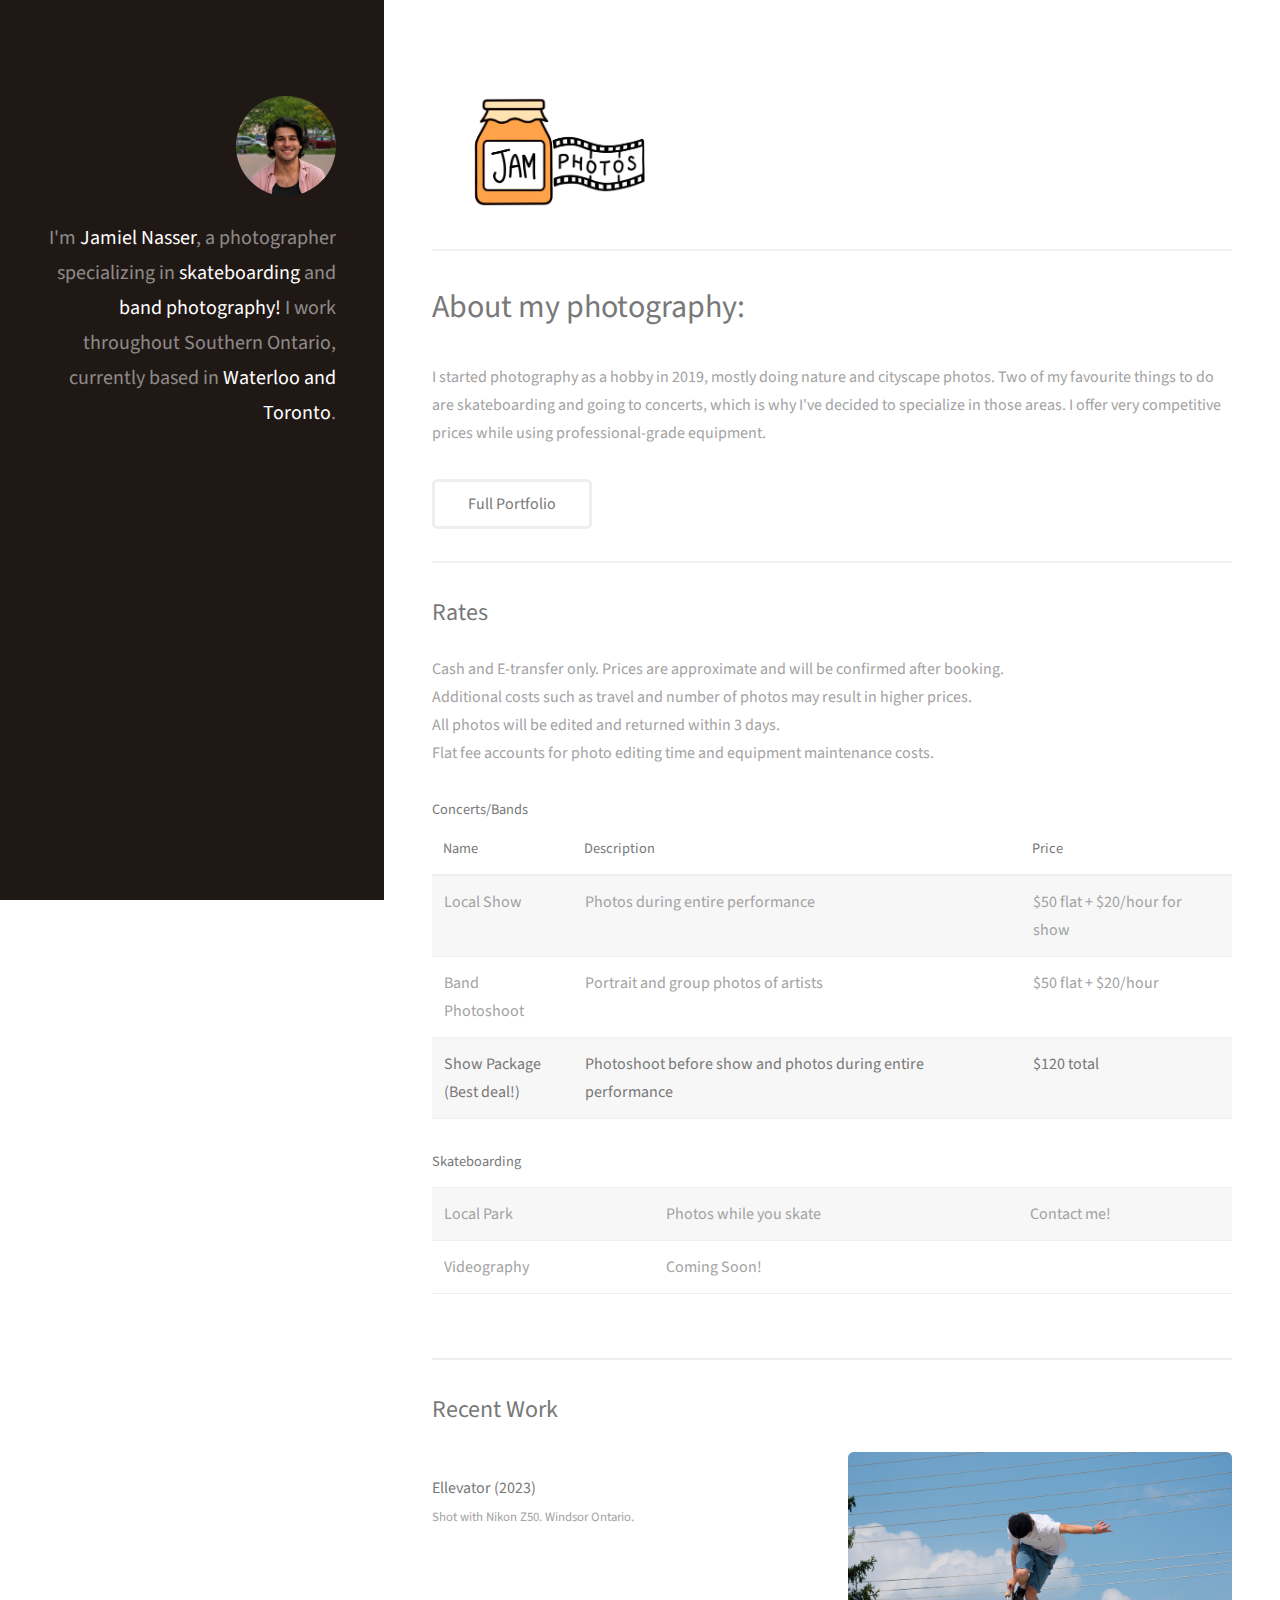
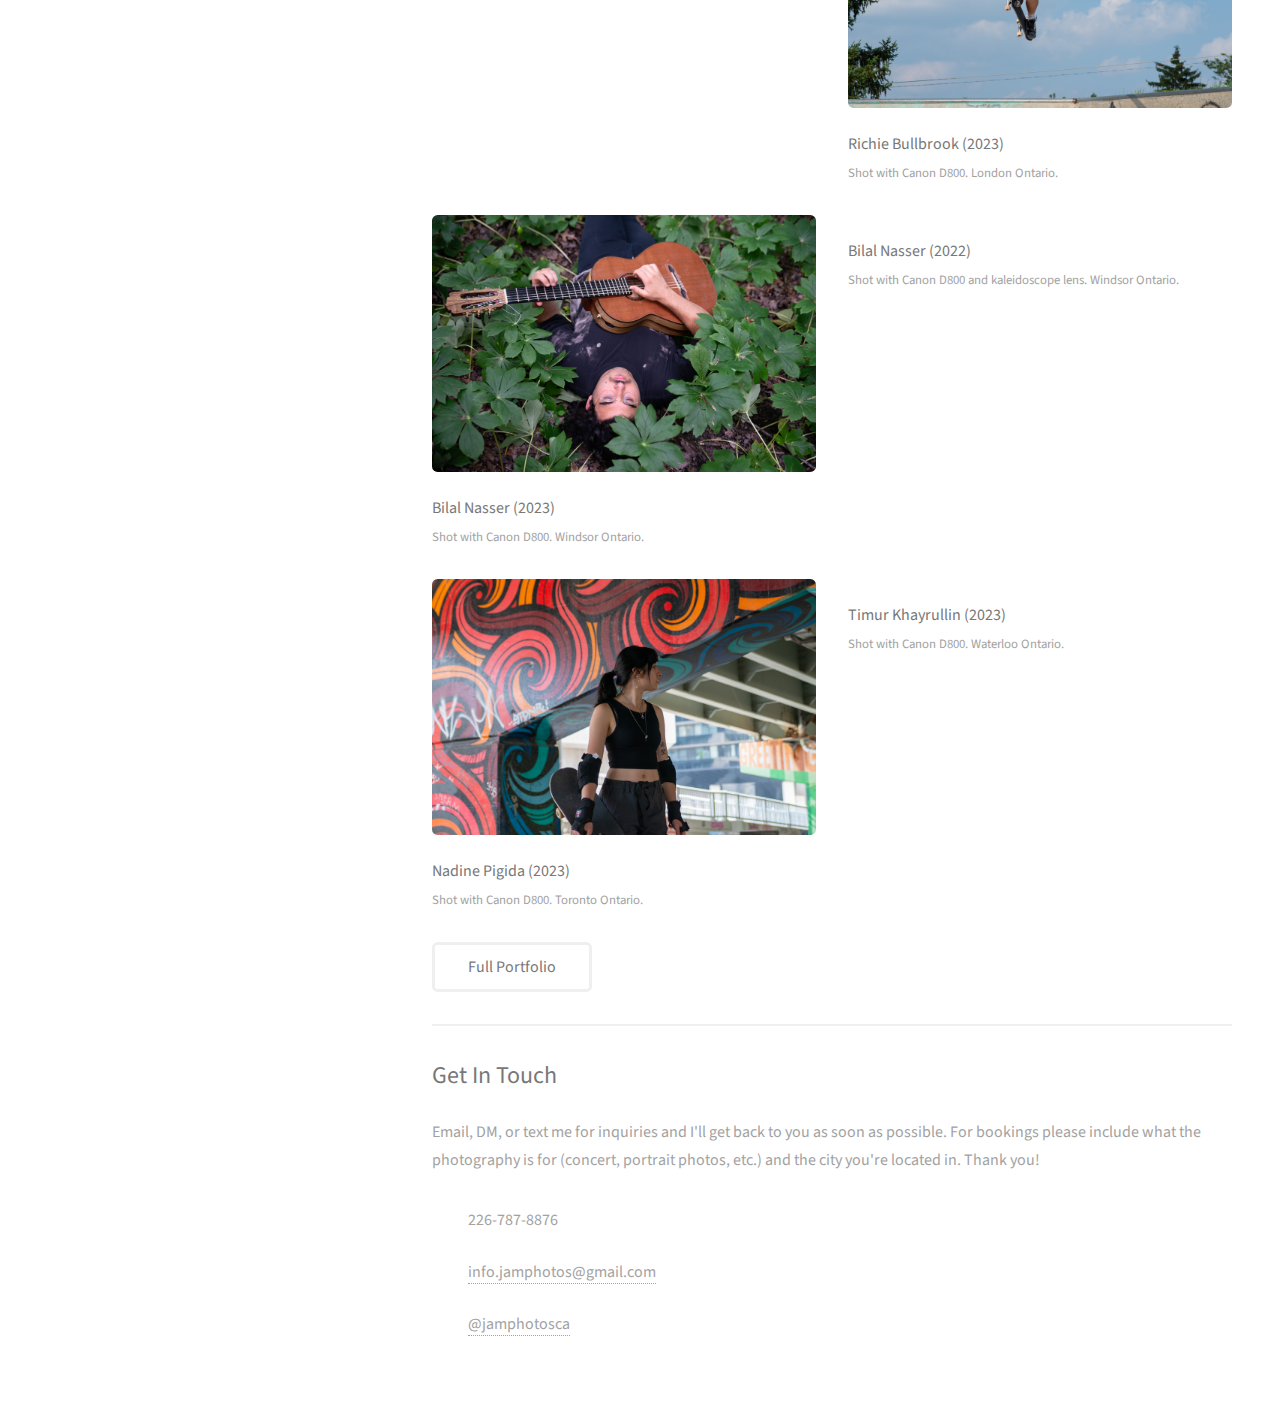
==== commit c29aa2e5: "changed prices" ====
--- a/index.html
+++ b/index.html
@@ -69,7 +69,7 @@
 										<tr>
 											<td>Local Show</td>
 											<td>Photos during entire performance</td>
-											<td>$70 flat + $30/hour for show</td>
+											<td>$50 flat + $20/hour for show</td>
 										</tr>
 										<tr>
 											<td>Band Photoshoot</td>
@@ -79,7 +79,7 @@
 										<tr>
 											<td><strong>Show Package<br> (Best deal!)</strong></td>
 											<td><strong>Photoshoot before show and photos during entire performance</strong></td>
-											<td><strong>$150 total</strong></td> 
+											<td><strong>$120 total</strong></td> 
 										</tr>
 									</tbody>
 								</table>
@@ -91,7 +91,7 @@
 										<tr>
 											<td>Local Park</td>
 											<td>Photos while you skate</td>
-											<td>$10 flat + $20/hour</td>
+											<td>Contact me!</td>
 										</tr>
 										<tr>
 											<td>Videography</td>
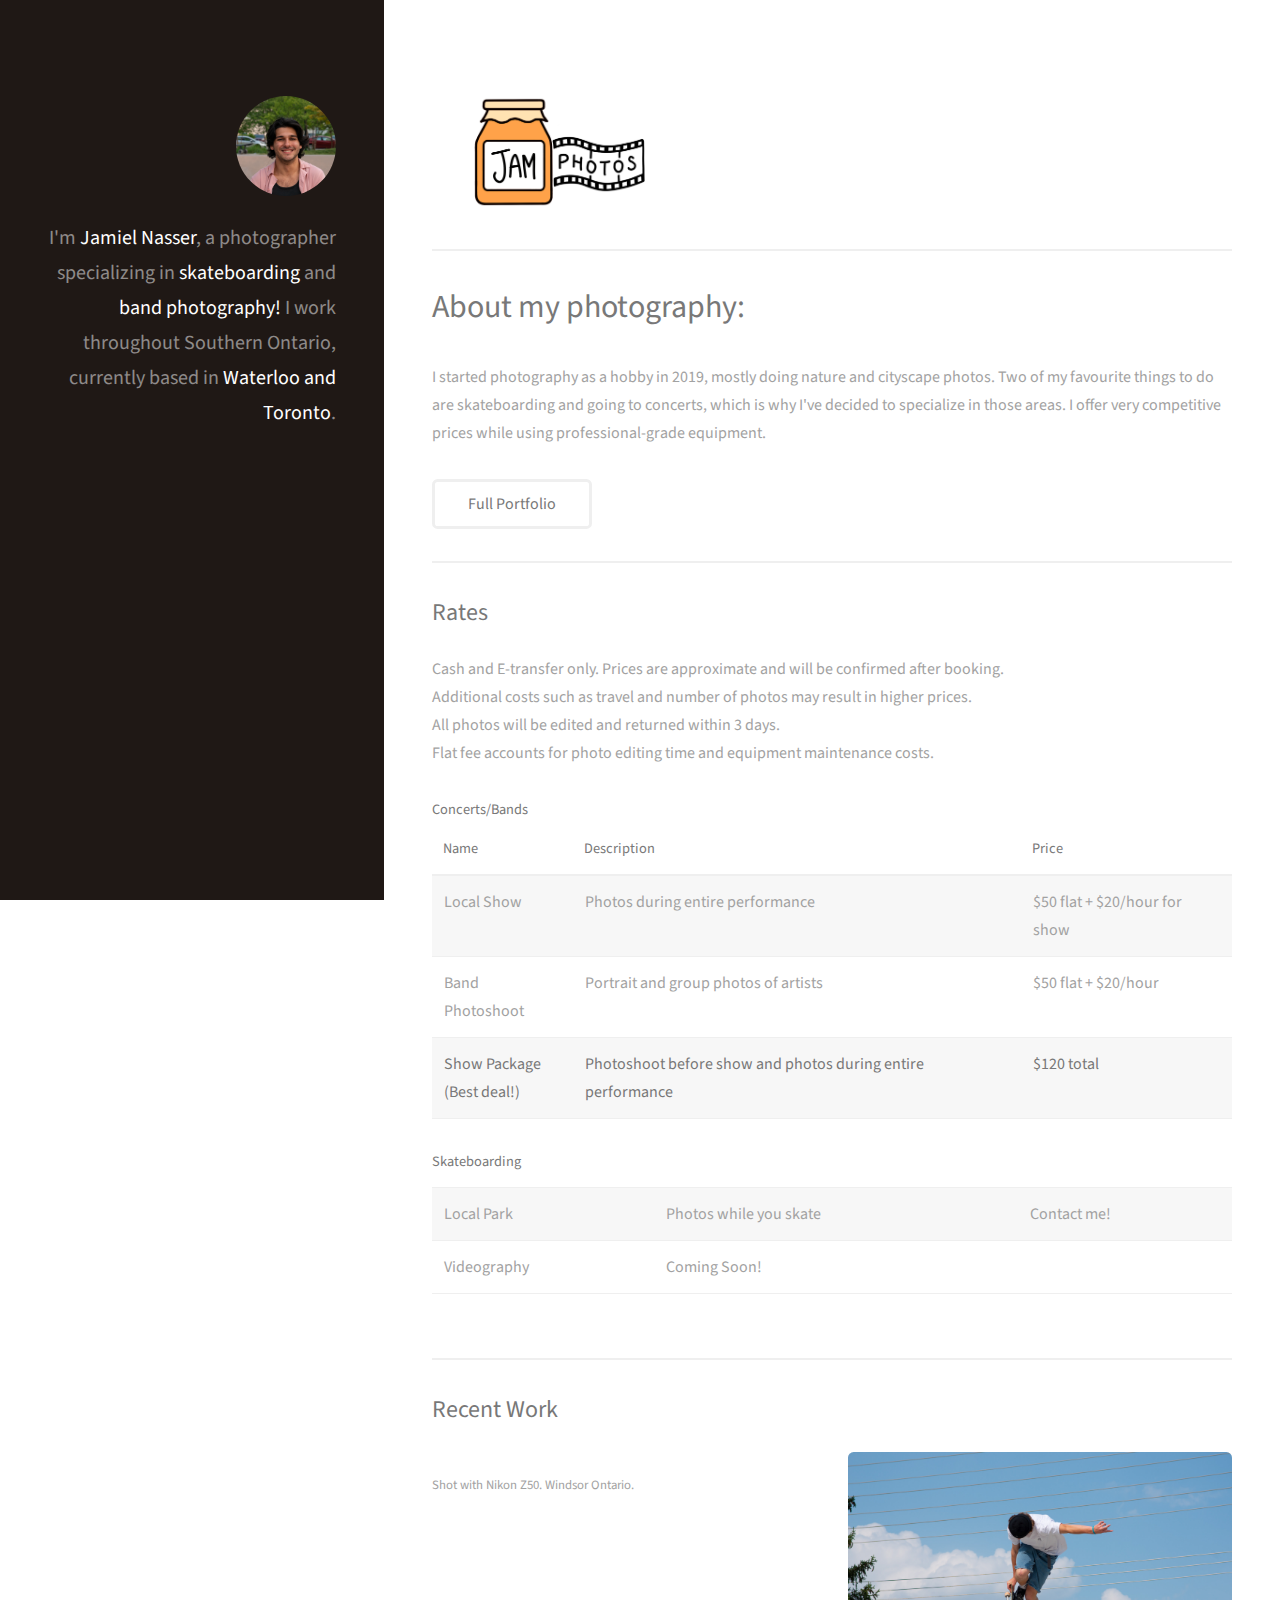
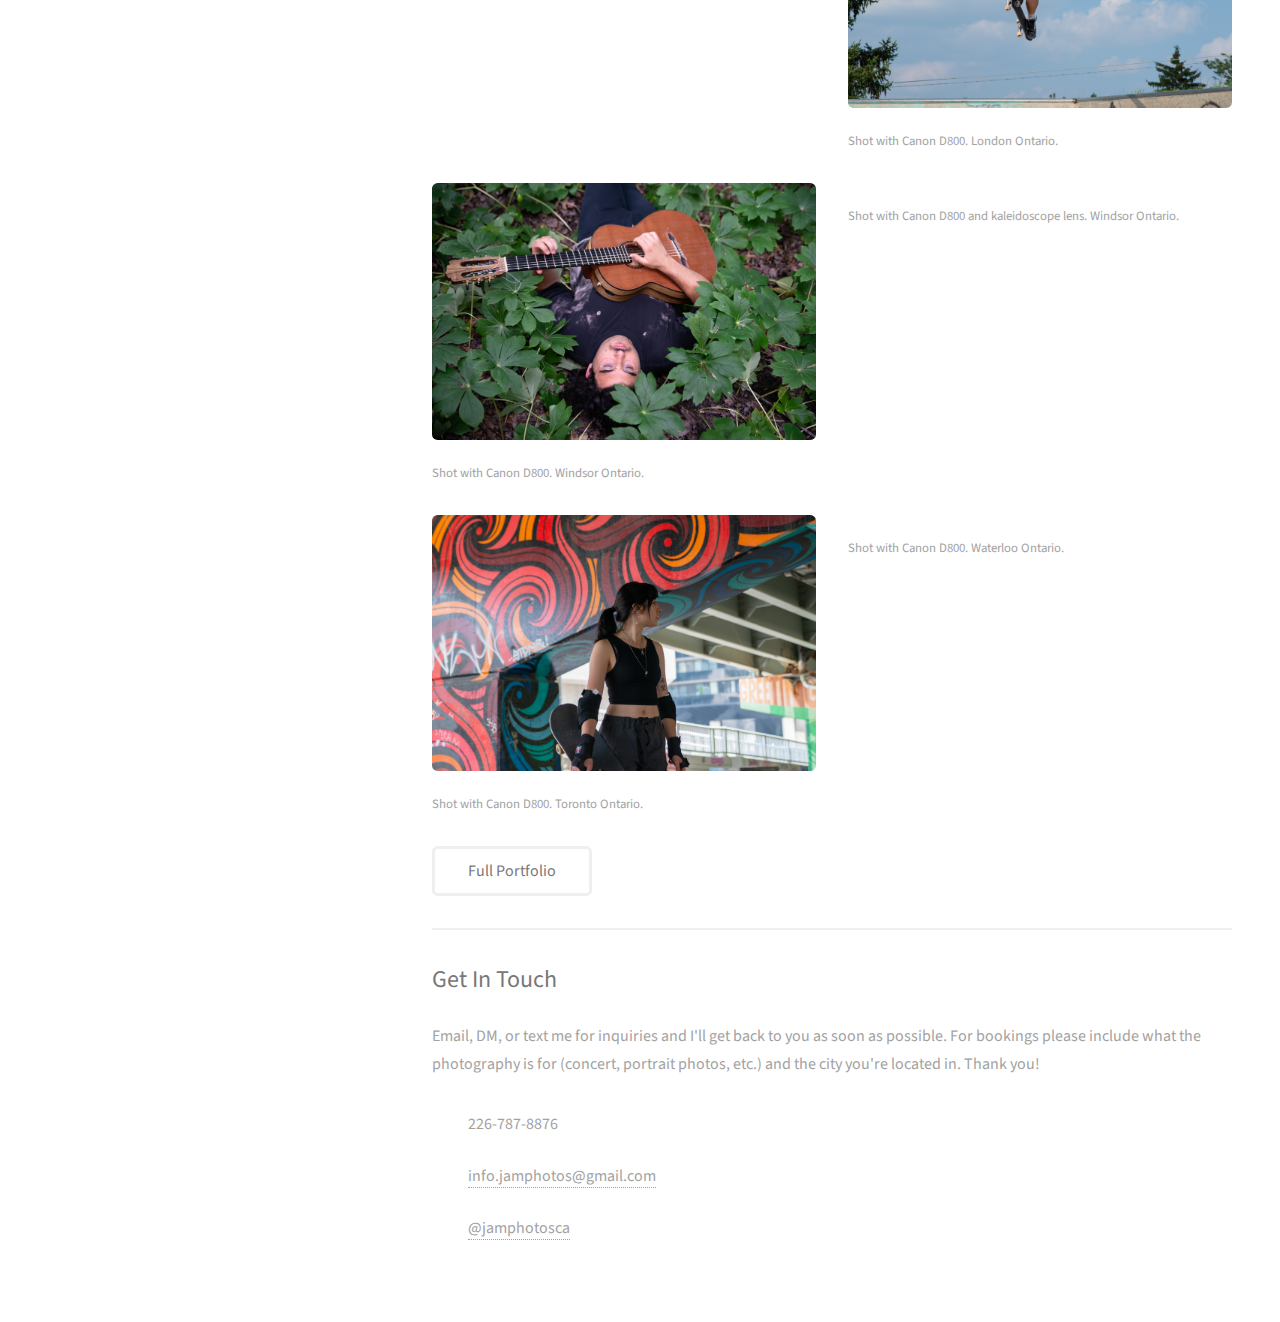
==== commit baa0a271: "removed names" ====
--- a/index.html
+++ b/index.html
@@ -113,32 +113,26 @@
 						<div class="row">
 							<article class="col-6 col-12-xsmall work-item">
 								<a href="images/fulls/01.jpg" class="image fit thumb"><img src="images/thumbs/01.jpg" alt="" /></a>
-								<h3>Ellevator (2023)</h3>
 								<p>Shot with Nikon Z50. Windsor Ontario.</p>
 							</article>
 							<article class="col-6 col-12-xsmall work-item">
 								<a href="images/fulls/02.jpg" class="image fit thumb"><img src="images/thumbs/02.jpg" alt="" /></a>
-								<h3>Richie Bullbrook (2023)</h3>
 								<p>Shot with Canon D800. London Ontario.</p>
 							</article>
 							<article class="col-6 col-12-xsmall work-item">
 								<a href="images/fulls/03.jpg" class="image fit thumb"><img src="images/thumbs/03.jpg" alt="" /></a>
-								<h3>Bilal Nasser (2023)</h3>
 								<p>Shot with Canon D800. Windsor Ontario.
 							</article>
 							<article class="col-6 col-12-xsmall work-item">
 								<a href="images/fulls/04.jpg" class="image fit thumb"><img src="images/thumbs/04.jpg" alt="" /></a>
-								<h3>Bilal Nasser (2022)</h3>
 								<p>Shot with Canon D800 and kaleidoscope lens. Windsor Ontario.</p>
 							</article>
 							<article class="col-6 col-12-xsmall work-item">
 								<a href="images/fulls/05.jpg" class="image fit thumb"><img src="images/thumbs/05.jpg" alt="" /></a>
-								<h3>Nadine Pigida (2023)</h3>
 								<p>Shot with Canon D800. Toronto Ontario.</p>
 							</article>
 							<article class="col-6 col-12-xsmall work-item">
 								<a href="images/fulls/06.jpg" class="image fit thumb"><img src="images/thumbs/06.jpg" alt="" /></a>
-								<h3>Timur Khayrullin (2023)</h3>
 								<p>Shot with Canon D800. Waterloo Ontario.</p>
 							</article>
 						</div>
